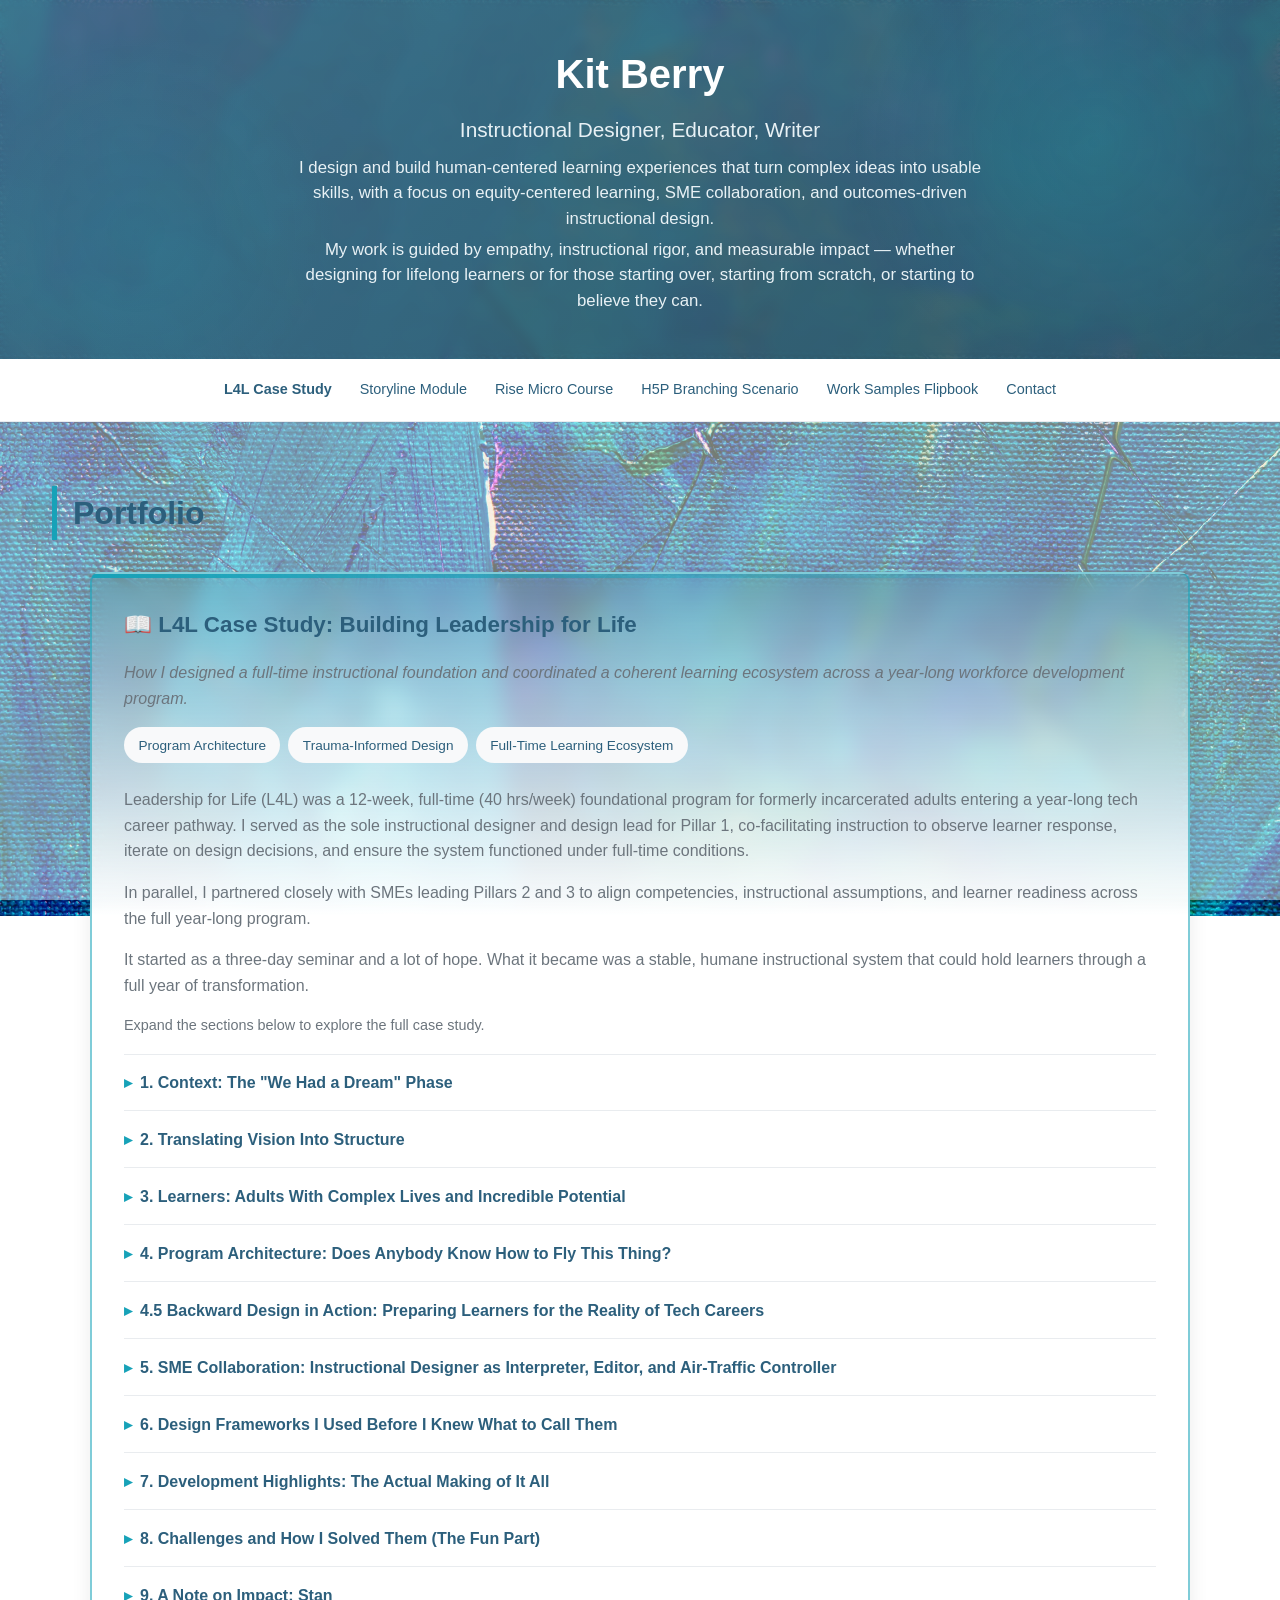
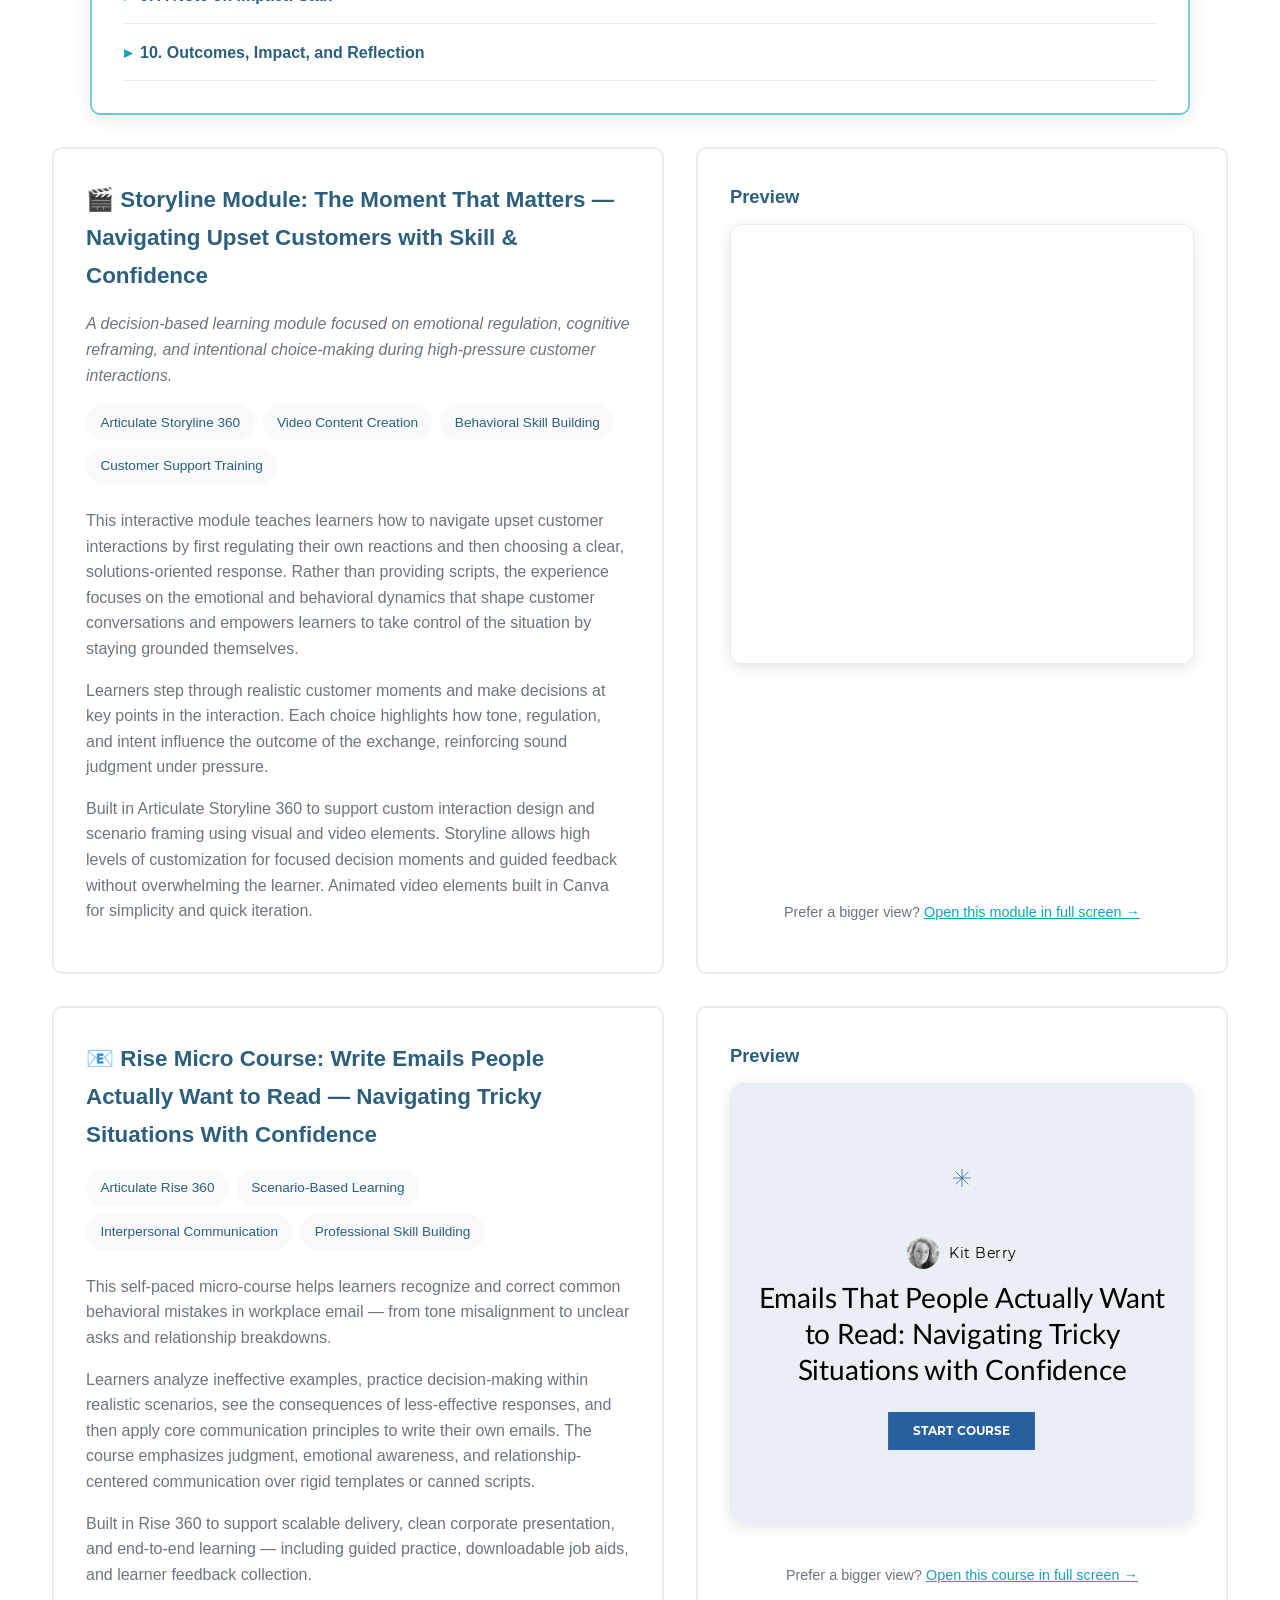
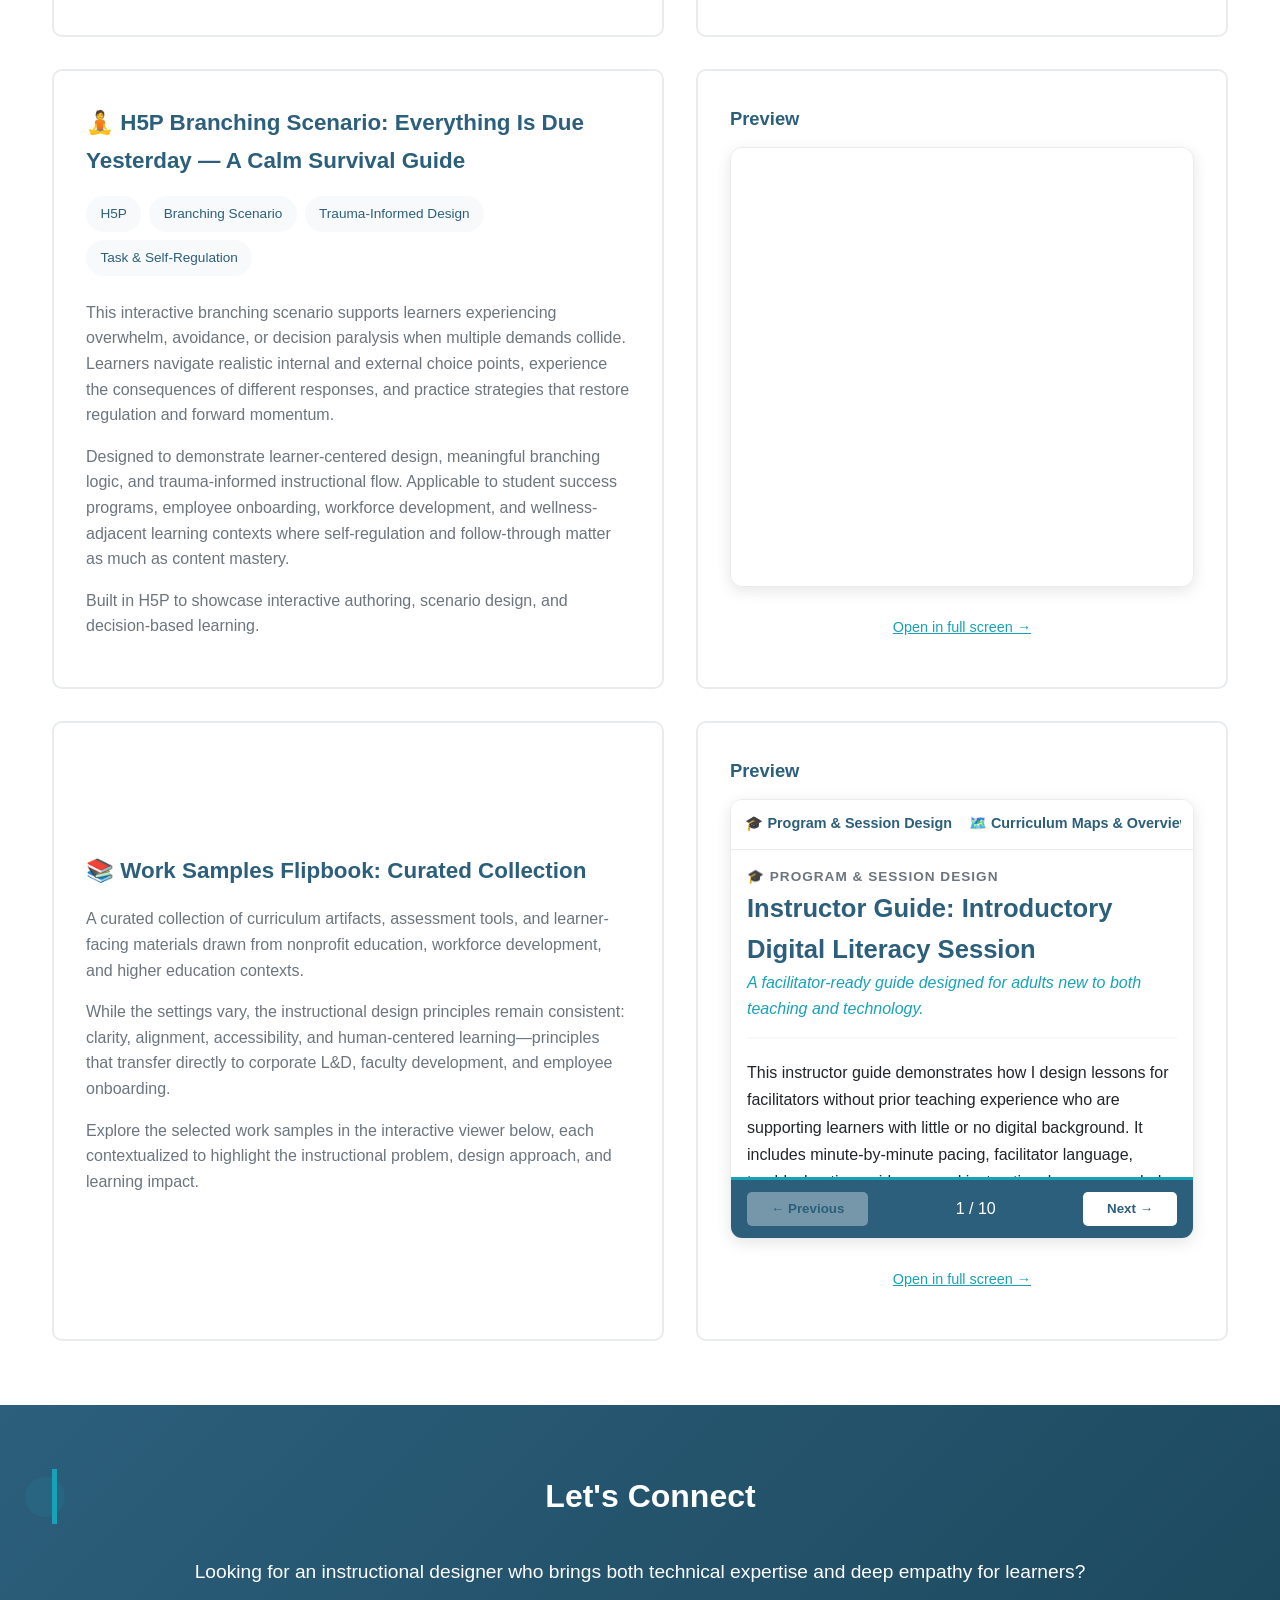
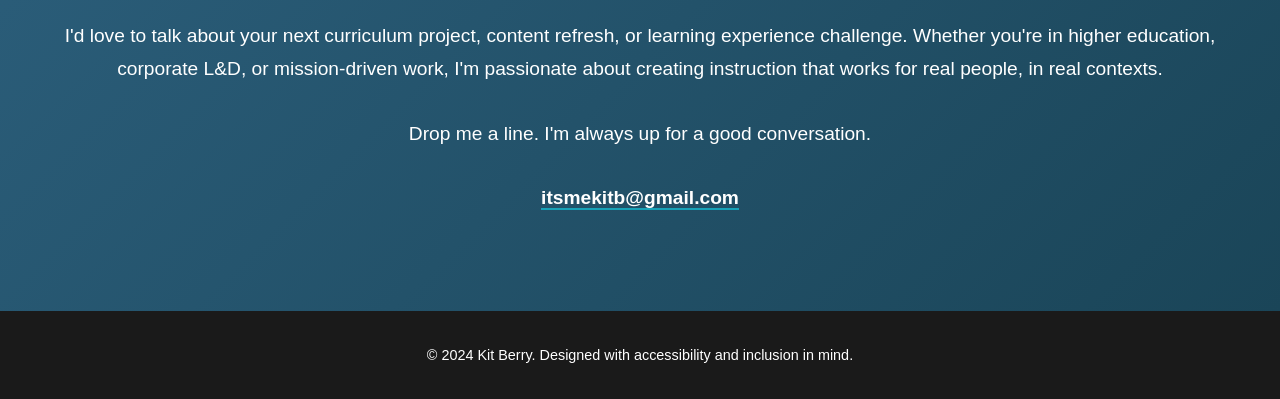
==== index.html @ d47f3012 "Update index.html l4l text colors" ====
<!DOCTYPE html>
<html lang="en">
<head>
  <meta charset="UTF-8">
  <meta name="viewport" content="width=device-width, initial-scale=1.0">
  <meta name="description" content="Kit Berry - Instructional Designer, Educator, Writer. Portfolio showcasing accessible, equity-centered learning design.">
  <title>Kit Berry | Instructional Designer</title>

  <style>
  /* =========================
     RESET + VARIABLES
     ========================= */
  * { margin: 0; padding: 0; box-sizing: border-box; }

  :root {
    --primary: #2C5F7C;
    --accent: #17A2B8;
    --dark: #1a1a1a;
    --light: #f8f9fa;
    --gray: #6c757d;

    /* Consistent heights */
    --row-min-h: 620px;         /* overall row height */
    --embed-h: 440px;           /* preview window height */
    --embed-h-mobile: 70vh;
  }

  body {
    font-family: 'Segoe UI', Tahoma, Geneva, Verdana, sans-serif;
    line-height: 1.7;
    color: var(--dark);

    background:
      linear-gradient(rgba(255, 255, 255, 0.45), rgba(255, 255, 255, 0.45)),
      url('https://itsmekitb.github.io/itsmekitb/pexels-steve-1509534.jpg');

    background-size: cover;
    background-position: center;
    background-repeat: no-repeat;
    background-attachment: fixed;

    position: relative;
  }

  body > * { position: relative; z-index: 1; }

  /* =========================
     HEADER / HERO
     ========================= */
  header {
    background: linear-gradient(
      135deg,
      rgba(44, 95, 124, 0.80) 0%,
      rgba(26, 69, 88, 0.80) 100%
    );
    color: white;
    padding: 2.5rem 2rem;
    text-align: center;
    position: relative;
    overflow: hidden;
    backdrop-filter: blur(6px);
    box-shadow: 0 4px 20px rgba(0, 0, 0, 0.15);
  }

  header::before {
    content: "";
    position: absolute;
    top: -30%;
    right: -5%;
    width: 500px;
    height: 500px;
    background: radial-gradient(circle, rgba(23, 162, 184, 0.25) 0%, transparent 70%);
    border-radius: 50%;
    animation: float 20s ease-in-out infinite;
  }

  header::after {
    content: "";
    position: absolute;
    bottom: -20%;
    left: -5%;
    width: 400px;
    height: 400px;
    background: radial-gradient(circle, rgba(23, 162, 184, 0.15) 0%, transparent 70%);
    border-radius: 50%;
    animation: float 25s ease-in-out infinite reverse;
  }

  @keyframes float {
    0%, 100% { transform: translate(0, 0); }
    50% { transform: translate(30px, -30px); }
  }

  header h1 {
    font-size: 2.5rem;
    margin-bottom: 0.3rem;
    font-weight: 700;
    position: relative;
    z-index: 1;
  }

  header .subtitle {
    font-size: 1.3rem;
    color: #e8f1f5;
    margin-bottom: 0.6rem;
    font-weight: 300;
    position: relative;
    z-index: 1;
  }

  header p {
    max-width: 700px;
    margin: 0.4rem auto;
    font-size: 1.05rem;
    line-height: 1.5;
    color: #e8f1f5;
    position: relative;
    z-index: 1;
  }

  /* =========================
     NAV (center on desktop, scroll on mobile)
     ========================= */
  .site-nav {
    background-color: #ffffff;
    border-bottom: 1px solid #e9ecef;
    position: sticky;
    top: 0;
    z-index: 1000;

    overflow-x: auto;
    overflow-y: hidden;
    -webkit-overflow-scrolling: touch;
  }

  .site-nav .nav-inner {
    max-width: 1100px;
    margin: 0 auto;
    padding: 0.75rem 2rem;
    display: flex;
    justify-content: flex-start;
    align-items: center;
  }

  .site-nav .nav-links {
    display: inline-flex;
    gap: 0.75rem;
    align-items: center;
    white-space: nowrap;
    width: max-content;
  }

  @media (min-width: 900px) {
    .site-nav .nav-inner { justify-content: center; }
  }

  .site-nav a {
    font-size: 0.9rem;
    color: var(--primary);
    text-decoration: none;
    font-weight: 500;
    padding: 0.35rem 0.5rem;
    border-bottom: 2px solid transparent;
    white-space: nowrap;
    flex-shrink: 0;
    display: inline-block;
  }

  .site-nav a:hover { border-bottom-color: var(--accent); }

  .site-nav::-webkit-scrollbar { height: 6px; }
  .site-nav::-webkit-scrollbar-track {
    background: rgba(23, 162, 184, 0.05);
    border-radius: 10px;
  }
  .site-nav::-webkit-scrollbar-thumb {
    background: linear-gradient(90deg, var(--accent) 0%, var(--primary) 100%);
    border-radius: 10px;
  }

  /* =========================
     LAYOUT / SECTIONS
     ========================= */
  .container {
    max-width: 1240px;
    margin: 0 auto;
    padding: 0 2rem;
  }

  section { padding: 4rem 0; }

  section h2 {
    font-size: 2rem;
    margin-bottom: 2rem;
    color: var(--primary);
    border-left: 5px solid var(--accent);
    padding-left: 1rem;
    position: relative;
  }

  section h2::before {
    content: "";
    position: absolute;
    left: -2rem;
    top: 50%;
    transform: translateY(-50%);
    width: 40px;
    height: 40px;
    background: var(--accent);
    opacity: 0.1;
    border-radius: 50%;
    z-index: -1;
  }

  #portfolio {
    background: transparent !important;
    backdrop-filter: none !important;
  }

  .portfolio-grid {
    display: grid;
    grid-template-columns: 1fr;
    gap: 2rem;
    margin-top: 2rem;
  }

  .portfolio-item {
    background: rgba(255, 255, 255, 0.95);
    border: 2px solid #e9ecef;
    border-radius: 10px;
    padding: 2rem;
    transition: all 0.3s ease;
    backdrop-filter: blur(10px);
  }

  .portfolio-item:hover {
    border-color: var(--accent);
    box-shadow: 0 8px 20px rgba(23, 162, 184, 0.15);
    transform: translateY(-3px);
  }

  .portfolio-item h3 {
    color: var(--primary);
    margin-bottom: 1rem;
    font-size: 1.4rem;
  }

  .portfolio-item p {
    color: var(--gray);
    margin-bottom: 1rem;
    line-height: 1.6;
  }

  .portfolio-description {
    font-style: italic;
    color: var(--gray);
    margin-bottom: 1rem;
  }

  .portfolio-item .tags {
    display: flex;
    flex-wrap: wrap;
    gap: 0.5rem;
    margin-bottom: 1.5rem;
  }

  .tag {
    background-color: var(--light);
    color: var(--primary);
    padding: 0.4rem 0.9rem;
    border-radius: 20px;
    font-size: 0.85rem;
    font-weight: 500;
    white-space: nowrap;
  }

  /* =========================
     L4L FEATURED (unchanged width)
     ========================= */
  .portfolio-item.featured {
    border-color: rgba(23, 162, 184, 0.55);
    background: linear-gradient(180deg, rgba(23, 162, 184, 0.15) 0%, rgba(255,255,255,1) 30%);
    box-shadow: 0 6px 20px rgba(0,0,0,0.08);
    position: relative;

    max-width: 1100px;
    margin: 0 auto;
  }

  .portfolio-item.featured::after {
    content: "";
    position: absolute;
    top: 0;
    left: 0;
    width: 100%;
    height: 4px;
    background: linear-gradient(90deg, var(--accent) 0%, transparent 100%);
    border-radius: 10px 10px 0 0;
  }

    /* =========================
   CASE STUDY: Accordion + Typography polish
   ========================= */

/* Summary label */
.case-study-accordion summary {
  cursor: pointer;
  font-weight: 650;
  color: var(--primary);        /* brand teal */
  list-style: none;
}

.case-study-accordion summary::-webkit-details-marker { display: none; }

.case-study-accordion summary::before {
  content: "▸";
  display: inline-block;
  margin-right: 0.5rem;
  color: var(--accent);
  transition: transform 0.2s ease;
}

.case-study-accordion details[open] summary::before {
  transform: rotate(90deg);
}

/* Accordion structure + spacing */
.case-study-accordion details {
  border-top: 1px solid #e9ecef;
  padding: 0.9rem 0;
}

.case-study-accordion details:last-child {
  border-bottom: 1px solid #e9ecef;
}

/* Body text inside dropdowns */
.case-study-accordion p,
.case-study-accordion li {
  color: var(--gray);           /* soft gray like the rest of your site */
  font-size: 0.98rem;
  line-height: 1.7;
}

.case-study-accordion p { margin: 0.5rem 0 0.85rem; }

.case-study-accordion ul,
.case-study-accordion ol {
  margin: 0.1rem 0 1.1rem 1.25rem;
  padding-left: 1.25rem;
}

.case-study-accordion li { margin-bottom: 0.25rem; }

/* Fix the “random black bold headings” problem */
.case-study-accordion strong {
  color: var(--gray);        /* brand teal for emphasized labels */
  font-weight: 700;
}

/* Make h4 inside case study match your brand */
.portfolio-item.featured .case-study-accordion h4 {
  color: var(--accent);
  font-size: 1.05rem;
  margin: 0.9rem 0 0.45rem;
  font-weight: 700;
}

/* Optional: italic bits don’t go pitch black */
.case-study-accordion em {
  color: #4f6b78;               /* slightly bluish-gray */
}

  /* Accordion small helpers */
  .accordion-intro {
    font-size: 0.9rem;
    color: var(--gray);
    margin-bottom: 1rem;
  }

  /* =========================
     ✅ PROJECT ROWS (2 cards)
     ========================= */

  /* THIS is what makes each pair behave as a single “row” */
  .project-row {
    display: grid;
    grid-template-columns: 1.15fr 1fr;  /* ✅ copy slightly wider without shrinking preview */
    gap: 2rem;
    align-items: stretch;
    width: 100%;
    min-height: var(--row-min-h);
  }

  /* Make both cards equal height + allow vertical centering */
  .project-row .portfolio-item {
    height: 100%;
    display: flex;
    flex-direction: column;
  }

  /* ✅ vertical centering: copy + preview */
  .project-row .project-copy,
  .project-row .project-embed {
    justify-content: center; /* centers content vertically when there's extra space */
  }

  /* BUT: we still want the embed to sit nicely, so the preview card uses a “top + embed + link” structure */
  .project-row .project-embed {
    justify-content: flex-start;
  }

  /* Keep Preview header from making the embed feel cramped */
  .project-row .project-embed h3 {
    font-size: 1.15rem;
    margin-bottom: 0.75rem;
    color: var(--primary);
  }

  /* Embed frame: consistent size */
  .embed-frame {
    width: 100%;
    height: var(--embed-h);
    border-radius: 12px;
    overflow: hidden;
    background: #fff;
    border: 1px solid #e9ecef;
    box-shadow: 0 4px 15px rgba(0,0,0,0.1);
  }

  .embed-frame iframe {
    width: 100%;
    height: 100%;
    border: 0;
    display: block;
  }

  /* Link pinned toward the bottom when possible */
  .embed-link {
    margin-top: auto;
    padding-top: 0.9rem;
    text-align: center;
    font-size: 0.9rem;
    color: var(--gray);
  }

  .embed-link a {
    color: var(--accent);
    text-decoration: underline;
  }

  /* =========================
     CONTACT + FOOTER
     ========================= */
  #contact {
    background: linear-gradient(135deg, var(--primary) 0%, #1a4558 100%);
    color: white;
    text-align: center;
  }

  #contact h2 { color: white; border-left: 5px solid var(--accent); }
  #contact p { font-size: 1.2rem; margin: 2rem 0; }

  #contact a {
    color: white;
    text-decoration: none;
    font-weight: 600;
    border-bottom: 2px solid var(--accent);
    transition: all 0.3s ease;
  }

  #contact a:hover { color: var(--accent); }

  footer {
    background-color: var(--dark);
    color: white;
    text-align: center;
    padding: 2rem;
    font-size: 0.9rem;
  }

  /* =========================
     ACCESSIBILITY
     ========================= */
  a:focus, button:focus {
    outline: 3px solid var(--accent);
    outline-offset: 2px;
  }

  .visually-hidden {
    position: absolute;
    width: 1px;
    height: 1px;
    padding: 0;
    margin: 0;
    overflow: hidden;
    clip: rect(0, 0, 0, 0);
    white-space: nowrap;
    border: 0;
  }

  /* =========================
     GLOBAL SCROLLBAR (Chrome/Edge/Safari)
     ========================= */
  *::-webkit-scrollbar { width: 10px; height: 10px; }
  *::-webkit-scrollbar-track {
    background: rgba(23, 162, 184, 0.08);
    border-radius: 999px;
  }
  *::-webkit-scrollbar-thumb {
    background: linear-gradient(180deg, var(--accent), var(--primary));
    border-radius: 999px;
    border: 2px solid rgba(255, 255, 255, 0.6);
  }
  *::-webkit-scrollbar-thumb:hover {
    background: linear-gradient(180deg, var(--primary), var(--accent));
  }

  /* =========================
     RESPONSIVE
     ========================= */
  @media (max-width: 900px) {
    .project-row {
      grid-template-columns: 1fr;
      min-height: unset;
    }

    .embed-frame {
      height: var(--embed-h-mobile);
      min-height: 520px;
    }
  }

  @media (max-width: 768px) {
    .container { padding: 0 1.25rem; }

    header { padding: 2.5rem 1rem; }
    header h1 { font-size: 2rem; }
    header .subtitle { font-size: 1.05rem; }
    header p { font-size: 1rem; line-height: 1.55; }

    section { padding: 2.5rem 0; }
    section h2 { font-size: 1.6rem; }

    .portfolio-item { padding: 1.5rem; }
    .portfolio-item h3 { font-size: 1.25rem; }

    .tag { font-size: 0.8rem; padding: 0.25rem 0.65rem; }

    .site-nav .nav-inner { padding: 0.6rem 1rem; }
  }
</style>
  
</head>

<body>

  <!-- Header / Hero -->
  <header>
    <h1>Kit Berry</h1>
    <p class="subtitle">Instructional Designer, Educator, Writer</p>
    <p>I design and build human-centered learning experiences that turn complex ideas into usable skills, with a focus on equity-centered learning, SME collaboration, and outcomes-driven instructional design.</p>
    <p>My work is guided by empathy, instructional rigor, and measurable impact — whether designing for lifelong learners or for those starting over, starting from scratch, or starting to believe they can.</p>
  </header>

  <!-- Top Navigation -->
  <nav class="site-nav">
    <div class="nav-inner">
      <div class="nav-links">
        <a href="#l4l-case-study"><strong>L4L Case Study</strong></a>
        <a href="#upset-customers-storyline">Storyline Module</a>
        <a href="#email-course">Rise Micro Course</a>
        <a href="#task-module">H5P Branching Scenario</a>
        <a href="#work-samples">Work Samples Flipbook</a>
        <a href="#contact">Contact</a>
      </div>
    </div>
  </nav>

  <!-- Portfolio Section -->
  <section id="portfolio">
    <div class="container">
      <h2>Portfolio</h2>

      <div class="portfolio-grid">

        <!-- L4L CASE STUDY (UNCHANGED) -->
        <div class="portfolio-item featured full-width" id="l4l-case-study">
          <h3>📖 L4L Case Study: Building Leadership for Life</h3>
          <p class="portfolio-description">
            How I designed a full-time instructional foundation and coordinated a coherent learning ecosystem across a year-long workforce development program.
          </p>

          <div class="tags">
            <span class="tag">Program Architecture</span>
            <span class="tag">Trauma-Informed Design</span>
            <span class="tag">Full-Time Learning Ecosystem</span>
          </div>

          <p>
            Leadership for Life (L4L) was a 12-week, full-time (40 hrs/week) foundational program for formerly incarcerated adults entering a year-long tech career pathway. I served as the sole instructional designer and design lead for Pillar 1, co-facilitating instruction to observe learner response, iterate on design decisions, and ensure the system functioned under full-time conditions.
          </p>
          <p>
            In parallel, I partnered closely with SMEs leading Pillars 2 and 3 to align competencies, instructional assumptions, and learner readiness across the full year-long program.
          </p>
          <p>
            It started as a three-day seminar and a lot of hope. What it became was a stable, humane instructional system that could hold learners through a full year of transformation.
          </p>

          <p class="accordion-intro">
            Expand the sections below to explore the full case study.
          </p>

          <div class="case-study-accordion">
            <!-- (your accordion content is unchanged; keeping exactly what you pasted) -->

            <!-- 1. Context -->
            <details>
              <summary>1. Context: The "We Had a Dream" Phase</summary>

              <p><strong>CROP hired me at a moment when they had:</strong></p>
              <ul>
                <li>a three-day leadership seminar</li>
                <li>extremely passionate goals</li>
                <li>a vision for a full-time, year-long "Pillar" program sketched mostly in spirit</li>
                <li>no actual curriculum beyond the initial seminar</li>
              </ul>

              <p><strong>They essentially said:</strong><br>
                "We want to teach leadership, digital literacy, financial wellness, mindset, professional skills, reading, writing, sales, and UX design — all of it — to formerly incarcerated adults trying to rebuild their lives."
              </p>

              <p><strong>I said:</strong><br>
                "Okay… so basically you want to teach dreams right now?"
              </p>

              <p>Laughter was exchanged. Then the real work began.</p>

              <p>
                At that point, the organization had vision without infrastructure. There was no instructional sequence, no pacing logic, no defined learner readiness assumptions, and no system capable of sustaining full-time learning without burnout or collapse.
              </p>

              <p>
                SMEs were later brought in to lead Pillars 2, 3, and 4. I served as the sole instructional designer and design lead for Pillar 1, while also overseeing cross-Pillar instructional coherence across the full year-long program.
              </p>

              <p>
                This meant translating aspiration into architecture — and building a foundation stable enough for everything that followed.
              </p>

              <p>
                Objectively, this was a senior-level scope. I was fresh enough not to know that at the time — which may be why it worked. I didn't know it was supposed to be impossible.
              </p>

              <p>
                And for what it's worth: I can never again hear "we're building the plane as we fly it" without thinking of the founders who trusted me to figure out how to build their plane — while learners were already onboard.
              </p>
            </details>

            <!-- 2. Translating Vision Into Structure -->
            <details>
              <summary>2. Translating Vision Into Structure</summary>

              <p>
                My first design task was taking a large, luminous cloud of aspiration and turning it into instruction that could actually function.
              </p>

              <p><strong>That meant translating vision into:</strong></p>
              <ul>
                <li>concrete, observable learning outcomes</li>
                <li>a coherent instructional sequence</li>
                <li>a full-time learning plan that real humans could complete without collapsing under cognitive overload</li>
              </ul>

              <p><strong>Practically, this required:</strong></p>
              <ul>
                <li>identifying the instructional through-line of the entire year-long program</li>
                <li>defining the specific role Pillar 1 needed to play within that system</li>
                <li>deciding what "success" realistically looked like at the 12-week mark</li>
                <li>carving an overwhelming volume of content into structured, climbable learning hills</li>
              </ul>

              <p><strong>Pillar 1 could not be everything.</strong><br>
                It needed to be the foundation — the place where learners built stability, skill, and confidence before being asked to absorb technical complexity or navigate professional pressure.
              </p>

              <p><strong>Every design decision at this stage was shaped by one core question:</strong><br>
                What do learners need to be able to do, believe, and sustain in order to survive what comes next?
              </p>
            </details>

            <!-- 3. Learners -->
            <details>
              <summary>3. Learners: Adults With Complex Lives and Incredible Potential</summary>

              <p><strong>My learners were adults reentering society after incarceration who often faced:</strong></p>
              <ul>
                <li>disrupted or incomplete formal education</li>
                <li>limited digital literacy</li>
                <li>unstable housing or employment</li>
                <li>trauma histories</li>
                <li>immediate practical and emotional pressures</li>
              </ul>

              <p>This context shaped every instructional decision.</p>

              <p><strong>The curriculum needed to be:</strong></p>
              <ul>
                <li>trauma-informed without being permissive</li>
                <li>confidence-building without being condescending</li>
                <li>flexible without sacrificing structure</li>
                <li>low-barrier with a high bar for growth</li>
                <li>immediately applicable to learners' real lives</li>
                <li>human-centered rather than content-centered</li>
              </ul>

              <p>
                This is why I designed the program around small wins, visible progress, and learner agency. Early success stabilized confidence. Clear structure reduced anxiety. Choice and relevance increased engagement. Together, these elements allowed learners to persist through full-time intensity without disengaging or burning out.
              </p>

              <p>
                The goal was not to make learning easier — it was to make growth possible.
              </p>
            </details>

            <!-- 4. Program Architecture -->
            <details>
              <summary>4. Program Architecture: Does Anybody Know How to Fly This Thing?</summary>

              <p><strong>L4L wasn’t a “once-a-week” program.</strong><br>
                It was a full-time, immersive learning environment: 9am–4pm, five days a week, for twelve weeks.
              </p>

              <p>
                That meant I wasn’t designing a collection of lessons — I was designing an entire daily learning ecosystem capable of holding real humans, with real histories, for forty hours a week without breaking them or burning them out.
              </p>

              <p><strong>The architecture had to be:</strong></p>
              <ul>
                <li>digestible and predictable</li>
                <li>scaffolded without being rigid</li>
                <li>emotionally safe without lowering expectations</li>
                <li>cognitively sustainable at full-time intensity</li>
                <li>realistic for instructors to facilitate</li>
                <li>survivable — and ultimately transformative — for learners</li>
              </ul>

              <p>
                The 12-week structure emerged from what learners needed and what the full-time format demanded. Rather than treating topics as discrete units, I designed L4L as a three-part instructional architecture, with each component reinforcing the others and supporting the daily rhythm of the program.
              </p>

              <h4>A. Digital Literacy (Foundational Competence)</h4>
              <p><em>“Let’s get your hands on the tools and build confidence.”</em></p>

              <p>
                At forty hours a week, technology exposure couldn’t be a one-off lesson. It had to be woven into the daily structure so familiarity — and confidence — accumulated naturally.
              </p>

              <p><strong>Daily design elements included:</strong></p>
              <ul>
                <li>guided device setup and digital safety practice</li>
                <li>multi-hour, hands-on productivity labs (Docs, Drive, Sheets, file structure)</li>
                <li>micro-tasks embedded throughout the day for low-stakes repetition</li>
              </ul>

              <p>
                Digital literacy came first because learners needed technical fluency to participate fully in every other Pillar — and because confidence with tools stabilized emotional bandwidth for learning overall.
              </p>

              <h4>B. Financial Wellness (Practical Stability)</h4>
              <p><em>“Let’s demystify money and build agency.”</em></p>

              <p>
                At full-time intensity, financial content could not be overwhelming or shame-inducing. It needed to be paced, revisited, and integrated into the daily flow rather than isolated as a single unit.
              </p>

              <p><strong>Daily design elements included:</strong></p>
              <ul>
                <li>iterative budgeting work (learn → apply → refine)</li>
                <li>values-based conversations embedded as warm-ups or cool-downs</li>
                <li>scenario activities modeled on real-life financial decision points</li>
              </ul>

              <p>
                Financial literacy grounded learners in real-world stability, providing clarity and agency in an otherwise high-cognitive-load environment.
              </p>

              <h4>C. Leadership Development (The Core of the Program)</h4>
              <p><em>“Let’s turn knowledge, mindset, and skills into self-direction.”</em></p>

              <p>
                Leadership Development formed the emotional and instructional center of the program — and carried the largest share of instructional time.
              </p>

              <p><strong>This domain included:</strong></p>
              <ul>
                <li>professional communication (email writing, tone calibration, revision)</li>
                <li>mindset and motivation (task management, resilience, habit formation)</li>
                <li>reading and writing practice (discussion, summaries, expressive writing)</li>
                <li>life-navigation strategies (decision-making, time management, values alignment)</li>
                <li>agency and radical accountability — learning to take responsibility without collapsing</li>
              </ul>

              <p>
                Because this work was emotionally demanding and practiced daily, pacing was critical. I designed each day to alternate between cognitive load, emotional depth, structured practice, and recovery.
              </p>

              <p><strong>Daily design elements included:</strong></p>
              <ul>
                <li>extended mindset workshops with built-in reflection periods</li>
                <li>professional communication practice embedded between heavier sessions</li>
                <li>reading and writing blocks designed to build stamina without overwhelm</li>
                <li>leadership circles that balanced vulnerability with psychological safety</li>
              </ul>

              <p>
                This domain received the most instructional time because it supported both job readiness and personal autonomy — and because learners needed a steady, containered environment to practice this level of growth.
              </p>

              <h4>System-Level Architecture (What Held the Whole Program Together)</h4>

              <p>
                Designing twelve weeks of full-time instruction required designing the entire infrastructure around the content.
              </p>

              <p><strong>That infrastructure included:</strong></p>
              <ul>
                <li>rubrics for consistent evaluation across instructors and days</li>
                <li>daily facilitator guides with pacing, scripts, trauma-informed notes, and troubleshooting</li>
                <li>performance and formative assessments embedded into weekly flow</li>
                <li>trauma-informed design baked into lesson sequencing, activity choice, and facilitation language</li>
                <li>learner support systems to stabilize navigation through full-time intensity</li>
                <li>integration of accessible tools (Google Classroom, digital skills platforms, etc.)</li>
                <li>badge-based microcredentials that made daily and weekly progress visible</li>
                <li>learner analytics to identify disengagement early</li>
                <li>scenario-based communication practice distributed across the week</li>
                <li>asynchronous modules to support differentiated pacing and makeup learning</li>
              </ul>

              <p>
                Cross-Pillar alignment was part of the architecture from the beginning. I learned the technical content taught in later Pillars and reverse-engineered the competencies learners would need by the time they arrived there.
              </p>

              <p><strong>That meant taking some learners from:</strong><br>
                “I have never used a smartphone”<br>
                to building websites in Figma and learning basic code — within a single full-time quarter.
              </p>

              <p><strong>This outcome wasn’t accidental.</strong><br>
                It was the result of a coherent, intentionally designed system built to develop capacity, confidence, and stability at scale.
              </p>

              <h4>Putting It All Together</h4>

              <p><strong>Everything was sequenced so that:</strong></p>
              <ul>
                <li>each component built on the last</li>
                <li>each skill connected to a higher-level outcome</li>
                <li>each day followed a clear cognitive and emotional logic</li>
                <li>instructors had the structure they needed to facilitate sustainably</li>
                <li>learners had the support they needed to grow without breaking</li>
              </ul>

              <p><strong>The result wasn’t just a twelve-week program.</strong><br>
                It was a daily instructional ecosystem, designed to hold people through real transformation on a real schedule with real stakes.
              </p>
            </details>

            <!-- 4.5 Backward Design -->
            <details>
              <summary>4.5 Backward Design in Action: Preparing Learners for the Reality of Tech Careers</summary>

              <p><strong>The ultimate goal of the program was clear:</strong><br>
                By the end of Pillar 3, learners needed to secure and sustain employment in the tech industry.
              </p>

              <p>
                Not just get a job — but function within it, navigate its demands, withstand pressure, and remain employed long-term after a lifetime shaped by incarceration, instability, or interrupted education.
              </p>

              <p>That end goal shaped every instructional decision upstream.</p>

              <h4>Pillar 3: Job Search + Career Stability</h4>
              <p><strong>What Learners Needed</strong></p>

              <p>
                To survive the intensity of the tech job search — and later, the realities of a tech work environment — learners needed far more than technical skill.
              </p>

              <p><strong>They needed:</strong></p>
              <ul>
                <li>emotional stability under stress</li>
                <li>clear, professional communication</li>
                <li>consistent follow-through</li>
                <li>confidence in the face of rejection</li>
                <li>the ability to self-regulate under pressure</li>
                <li>resilience after years of institutionalization and trauma</li>
              </ul>

              <p><strong>These were not “soft skills” or nice-to-haves.</strong><br>
                They were survival skills.
              </p>

              <h4>Pillar 2: UX Design + Technical Fluency</h4>
              <p><strong>What Learners Needed Before Technical Training Could Succeed</strong></p>

              <p><strong>Before learners could meaningfully engage with UX tools or technical instruction, they needed:</strong></p>
              <ul>
                <li>foundational digital literacy</li>
                <li>file management fluency</li>
                <li>comfort navigating multiple platforms</li>
                <li>stamina for full-time technical learning</li>
                <li>the ability to troubleshoot independently</li>
                <li>confidence to experiment, fail, and try again</li>
              </ul>

              <p>
                Without these foundations, the entire UX sequence would have collapsed under cognitive overload. The tech SMEs were highly skilled and their content was rigorous — but it assumed a baseline level of digital fluency many learners simply did not yet have.
              </p>

              <h4>What Pillar 1 Had to Do</h4>

              <p><strong>To make Pillars 2 and 3 viable, Pillar 1 needed to produce learners who were:</strong></p>
              <ul>
                <li>digitally competent enough to enter a UX bootcamp-style environment</li>
                <li>emotionally regulated enough to withstand intensive technical learning</li>
                <li>resilient enough to face the job search without collapsing</li>
                <li>stable enough to transition into full-time employment</li>
                <li>confident enough to see themselves as someone who belongs in tech</li>
              </ul>

              <p><strong>This meant Pillar 1 was not “introductory.”</strong><br>
                It was foundational, structural, and non-negotiable for the success of the entire year-long program.
              </p>

              <p>
                Every digital literacy lab, mindset exercise, leadership session, communication task, and reflective practice in Pillar 1 was designed with these downstream requirements in mind.
              </p>

              <p><strong>Pillar 1 wasn’t just first.</strong><br>
                It was the launchpad — emotionally, cognitively, and technically.
              </p>

              <h4>The Result</h4>

              <p><strong>By reverse-engineering the competencies of Pillars 2 and 3 into Pillar 1, we were able to take learners who entered the program with:</strong></p>
              <ul>
                <li>no digital skills</li>
                <li>no experience with professional writing</li>
                <li>no emotional scaffolding for sustained learning</li>
                <li>no familiarity with tech tools</li>
                <li>little internal or external stability</li>
              </ul>

              <p><strong>…and prepare them for:</strong></p>
              <ul>
                <li>full-time UX training</li>
                <li>intensive job search preparation</li>
                <li>life-changing work in the tech industry</li>
              </ul>

              <p>
                This is Backward Design not as a classroom strategy, but as an architectural backbone for human transformation.
              </p>
            </details>

            <!-- 5. SME Collaboration -->
            <details>
              <summary>5. SME Collaboration: Instructional Designer as Interpreter, Editor, and Air-Traffic Controller</summary>

              <p>
                CROP’s instructors and leaders brought deep content expertise — but not instructional architecture, and not experience designing for a full-time learning environment that required daily pacing, emotional containment, and cross-Pillar alignment.
              </p>

              <p>
                My role quickly expanded beyond traditional “ID support.” It became a systems-level partnership focused on translating expertise into instruction that could actually function in real classrooms, at full-time intensity.
              </p>

              <p><strong>That work included:</strong></p>
              <ul>
                <li>extracting ideas from SMEs and shaping them into teachable sequences</li>
                <li>translating expert language into accessible, learner-ready steps</li>
                <li>cutting or reshaping content that didn’t align to defined outcomes</li>
                <li>facilitating Backward Design sessions to clarify competencies across all Pillars</li>
                <li>reverse-engineering Pillar 1 to prepare learners for the technical intensity of Pillar 2</li>
                <li>creating shared templates for lessons, assessments, and instructor scripts</li>
                <li>managing scope creep while maintaining trust and momentum</li>
                <li>ensuring coherence across instructors with vastly different teaching styles</li>
                <li>coaching instructors on how to facilitate emotionally heavy content without overwhelming learners</li>
              </ul>

              <h4>Pillar 2: Technical Instruction (UX, Coding, Digital Design)</h4>

              <p>
                The Pillar 2 SMEs were highly skilled — experts in UX, coding, and digital design. What they needed was not remediation, but instructional structure.
              </p>

              <p><strong>I partnered with them to:</strong></p>
              <ul>
                <li>map expert knowledge into teachable, sequenced learning progressions</li>
                <li>align their content with the foundational competencies developed in Pillar 1</li>
                <li>define daily pacing appropriate for a full-time learning environment</li>
                <li>maintain technical rigor without overwhelming learners still stabilizing</li>
              </ul>

              <p>
                This collaboration ensured that technical instruction remained challenging, coherent, and accessible — rather than unintentionally exclusionary.
              </p>

              <h4>Pillar 3: Professional Development</h4>

              <p>
                Pillar 3 required a different kind of support. The instructor brought strong intentions and lived experience, but lacked a structured instructional framework.
              </p>

              <p><strong>Together, we rebuilt the Pillar from the ground up, including:</strong></p>
              <ul>
                <li>defining clear learning outcomes</li>
                <li>sequencing content for skill development and confidence-building</li>
                <li>designing assessments aligned to real-world application</li>
                <li>creating learner-centered activities</li>
                <li>building instructor confidence and facilitation clarity</li>
              </ul>

              <p>
                This work transformed Pillar 3 from a collection of ideas into a functional, teachable curriculum.
              </p>

              <h4>Coaching SMEs to Coach Learners</h4>

              <p>
                Because leadership development content was emotionally demanding and practiced daily, I also supported SMEs in the facilitation layer of their work. This included coaching them on:
              </p>

              <ul>
                <li>facilitating vulnerability without retraumatizing learners</li>
                <li>pacing emotionally heavy material within a full-time schedule</li>
                <li>maintaining psychological safety while still holding learners accountable</li>
                <li>responding skillfully when learners began practicing agency in complex, imperfect ways</li>
              </ul>

              <p>
                This work required trust, emotional intelligence, and constant calibration. It was instructional design as diplomacy. It was also project management.
              </p>

              <p>
                And while I am not an air-traffic controller — I often served as the stabilizing force that allowed the system to keep functioning. And in the end, we all landed that plane together.
              </p>
            </details>

            <!-- 6. Frameworks -->
            <details>
              <summary>6. Design Frameworks I Used Before I Knew What to Call Them</summary>

              <p><strong>The instructional decisions behind L4L were grounded in established learning design principles, including:</strong></p>
              <ul>
                <li>ADDIE for overall structure and iteration</li>
                <li>Backward Design for outcomes mapping and alignment</li>
                <li>Universal Design for Learning (UDL) for accessibility and learner choice</li>
                <li>Trauma-informed pedagogy for emotional safety and engagement</li>
                <li>Mayer’s Principles to manage cognitive load in dense learning environments</li>
                <li>Adult Learning Theory to ensure relevance, autonomy, and immediate application</li>
              </ul>

              <p>
                At the time, I wasn’t thinking in terms of frameworks or formal labels. I was solving real instructional problems for real people, in real conditions.
              </p>

              <p>
                If needed, I could easily translate this work into academic language and citations. But the truth is simpler: I built a system that worked — and continued to work — for learners navigating complexity, pressure, and change.
              </p>

              <p>
                That outcome matters more than whether I knew the names at the time.
              </p>
            </details>

            <!-- 7. Development Highlights -->
            <details>
              <summary>7. Development Highlights: The Actual Making of It All</summary>

              <p><strong>This work included designing and developing:</strong></p>
              <ul>
                <li>a full 12-week, full-time instructional sequence (40 hours per week)</li>
                <li>daily facilitator guides with pacing, timing, trauma-informed notes, and troubleshooting</li>
                <li>slide decks for lessons, labs, workshops, and leadership circles</li>
                <li>learner handouts, practice tasks, and structured activity flows</li>
                <li>troubleshooting plans for both technical failures and emotional dysregulation</li>
                <li>performance and formative assessments aligned to cross-Pillar outcomes</li>
                <li>learner reflection tools designed to build emotional awareness and agency</li>
                <li>cross-lesson scaffolding to maintain coherence across content domains</li>
                <li>intentional integration points with Pillar 2 (UX design) and Pillar 3 (career readiness)</li>
                <li>alignment documents, rubrics, and program-wide instructional templates</li>
                <li>asynchronous modules for reinforcement and differentiated pacing</li>
                <li>learner analytics tools to track progress and support instructors in real time</li>
                <li>badge-based microcredentials that made daily and weekly growth visible</li>
              </ul>

              <p>
                All of this had to function inside a full-time learning environment where emotional safety, cognitive load, and learner stamina mattered just as much as content coverage.
              </p>

              <p>
                This is the point in the story where many instructional designers might say, “And that was a lot.”
              </p>

              <p><strong>But honestly? I loved it.</strong></p>

              <p>
                There is nothing quite like designing forty hours of learning a week to teach you what truly matters in instructional design.
              </p>
            </details>

            <!-- 8. Challenges -->
            <details>
              <summary>8. Challenges and How I Solved Them (The Fun Part)</summary>

              <p><strong>Challenge:</strong> “We want to teach everything.”<br>
                <strong>Solution:</strong> I established outcome-aligned boundaries so “everything” became the right things, at the right time, for the right reasons.
              </p>

              <p><strong>Challenge:</strong> Learners arrived with wildly different starting points — from “never used a smartphone” to “already tech-curious.”<br>
                <strong>Solution:</strong> I designed modular activities, layered scaffolds, differentiation pathways, and daily instructor notes so all learners could progress without comparison or shame.
              </p>

              <p><strong>Challenge:</strong> The program ran full-time (40 hours/week). Learners needed growth without burnout.<br>
                <strong>Solution:</strong> I structured each day around cognitive pacing and emotional logic: challenge → support → practice → recovery → repeat.
              </p>

              <p><strong>Challenge:</strong> Leadership content was emotionally heavy and practiced daily.<br>
                <strong>Solution:</strong> I coached instructors on facilitation strategies that allowed vulnerability without overwhelm — regulating group energy while still building accountability and agency.
              </p>

              <p><strong>Challenge:</strong> Pillar 2 SMEs were brilliant but needed coherence with the rest of the program.<br>
                <strong>Solution:</strong> I used Backward Design to align Pillar 1 with their UX competencies and built clear structural bridges into their curriculum.
              </p>

              <p><strong>Challenge:</strong> Pillar 3 required a complete instructional rebuild.<br>
                <strong>Solution:</strong> I partnered with the instructor to redesign the Pillar from the ground up — outcomes, sequencing, activities, and assessments — so it could actually prepare learners for the job search.
              </p>

              <p><strong>Challenge:</strong> Instructor confidence varied widely.<br>
                <strong>Solution:</strong> I created scripts, flexible pacing guides, troubleshooting notes, and built-in reflection tools so every instructor could facilitate skillfully, regardless of background.
              </p>

              <p><strong>Challenge:</strong> No pre-existing materials.<br>
                <strong>Solution:</strong> I made the materials. All of them.
              </p>

              <p><strong>Challenge:</strong> The program needed to function as a coherent, emotionally safe, multi-Pillar ecosystem.<br>
                <strong>Solution:</strong> I designed Pillar 1 as the backbone — building the emotional, technical, and cognitive stability required for learners to survive and thrive in Pillars 2 and 3.
              </p>
            </details>

            <!-- 9. Stan -->
            <details>
              <summary>9. A Note on Impact: Stan</summary>

              <p>
                Some outcomes can’t be captured in metrics. They live in the people who move through the system.
              </p>

              <p><strong>Stan was one of them.</strong></p>

              <p>
                When he entered Pillar 1, his digital literacy was effectively nonexistent. He was a kind, gentle man — the sort of person who should have been retired on a beach in Hawaii — but instead had spent most of his life behind bars. Starting from scratch would have been overwhelming for many people.
              </p>

              <p><strong>Stan didn’t flinch.</strong></p>

              <p>
                He showed up every day ready to learn, ready to try, ready to struggle, and ready to try again. He engaged fully with the structure of the program — not because it was easy, but because he refused to be anything other than fully alive in the opportunity he’d been given.
              </p>

              <p>
                By mid–Pillar 3, he pulled me aside with quiet pride and showed me an app he had built on his phone. The joy on his face — that moment of <em>I did this</em> — is the reason this kind of instructional design matters.
              </p>

              <p>
                Before the end of the program, Stan landed a job. He moved into an apartment with another learner from his cohort. He began building a life that reflected who he had always been, long before the system allowed him to show it.
              </p>

              <p>
                Stan passed away recently, on the ferry between San Francisco and the East Bay — his favorite place in the world. A few months before he died, he texted me to say he had started setting reminders on his phone to reach out to the people he cared about.
              </p>

              <p><strong>I was one of those people.</strong></p>

              <p>
                He thanked me for being a mentor. But the truth is, the honor was mine.
              </p>

              <p>
                Stan’s story is not an outlier. It is an example of what becomes possible when learners are met with systems designed for their realities — their histories, their strengths, and their futures.
              </p>

              <p>
                He is one of the clearest reasons I do this work.
              </p>
            </details>

            <!-- 10. Outcomes -->
            <details>
              <summary>10. Outcomes, Impact, and Reflection</summary>

              <h4>Measurable Outcomes</h4>

              <p>
                While much of this work centered on confidence, agency, and identity, the outcomes were also concrete and measurable.
              </p>

              <ul>
                <li>12 learners enrolled in the first cohort</li>
                <li>100% completed the full year-long program</li>
                <li>100% secured paid employment, either during Pillar 4 or within three months of completion</li>
              </ul>

              <p><strong>Post-program outcomes included:</strong></p>
              <ul>
                <li>Tech roles in Silicon Valley</li>
                <li>Tech-adjacent roles (including tech sales)</li>
                <li>Stable nonprofit positions leveraging newly acquired technical skills</li>
                <li>Continued education through college or trade programs</li>
              </ul>

              <p>
                By the end of the program, learners who entered with little or no digital experience were building and designing websites in Figma, navigating complex digital systems independently, and sustaining full-time learning intensity across a year-long program.
              </p>

              <p>
                Equally important were the behavioral outcomes. Learners demonstrated marked growth in feedback tolerance, follow-through, emotional regulation, and resilience — capacities essential for long-term success in both technical training and the workplace.
              </p>

              <p>
                Instructors also reported increased confidence facilitating challenging content and credited the program’s structure with making rigorous, emotionally demanding instruction sustainable over time.
              </p>

              <h4>Reflection: What This Project Taught Me</h4>

              <p><strong>This project taught me:</strong></p>
              <ul>
                <li>that I can build full instructional ecosystems from scratch — not just courses</li>
                <li>how to lead SMEs with clarity, kindness, and backbone</li>
                <li>how to design for adults whose skills, histories, and emotional worlds vary dramatically</li>
                <li>how to build emotional scaffolding into cognitively demanding work</li>
                <li>how to balance structure with flexibility at a daily, hourly, moment-to-moment level</li>
                <li>how to translate a vision into a system — and a system into real human transformation</li>
              </ul>

              <p>
                I didn’t walk away from this project thinking about what I would do differently next time. I walked away knowing what I am capable of doing now.
              </p>

              <p>
                As the program evolved, I expanded its infrastructure — adding analytics, badge systems, scenario-based practice, instructor tools, alignment documents, and asynchronous modules — not as enhancements, but as necessities for a system operating at full-time intensity.
              </p>

              <p>
                This project didn’t just teach me what instructional design is. It clarified the kind of instructional designer I am.
              </p>

              <p>
                And I’m ready to bring that same approach — strategic, human-centered, and unafraid of complexity — to the next challenge.
              </p>
            </details>
          </div>
        </div>

        <!-- =========================
             STORYLINE (split into 2 cards)
             ========================= -->
        <div class="project-row" id="upset-customers-storyline">
          <div class="portfolio-item project-copy">
            <h3>🎬 Storyline Module: The Moment That Matters — Navigating Upset Customers with Skill & Confidence</h3>

            <p class="portfolio-description">
              A decision-based learning module focused on emotional regulation, cognitive reframing, and intentional choice-making during high-pressure customer interactions.
            </p>

            <div class="tags">
              <span class="tag">Articulate Storyline 360</span>
              <span class="tag">Video Content Creation</span>
              <span class="tag">Behavioral Skill Building</span>
              <span class="tag">Customer Support Training</span>
            </div>

            <p>
              This interactive module teaches learners how to navigate upset customer interactions by first regulating their own reactions and then choosing a clear, solutions-oriented response. Rather than providing scripts, the experience focuses on the emotional and behavioral dynamics that shape customer conversations and empowers learners to take control of the situation by staying grounded themselves.
            </p>
            <p>
              Learners step through realistic customer moments and make decisions at key points in the interaction. Each choice highlights how tone, regulation, and intent influence the outcome of the exchange, reinforcing sound judgment under pressure.
            </p>
            <p>
              Built in Articulate Storyline 360 to support custom interaction design and scenario framing using visual and video elements. Storyline allows high levels of customization for focused decision moments and guided feedback without overwhelming the learner. Animated video elements built in Canva for simplicity and quick iteration.
            </p>
          </div>

          <div class="portfolio-item project-embed">
            <h3>Preview</h3>
            <div class="embed-frame">
              <iframe
                src="https://itsmekitb.github.io/itsmekitb/UpsetCustomersStoryline/story.html"
                title="The Moment That Matters: Navigating Upset Customers"
                allowfullscreen>
              </iframe>
            </div>

            <p class="embed-link">
              Prefer a bigger view?
              <a href="https://itsmekitb.github.io/itsmekitb/UpsetCustomersStoryline/story.html" target="_blank" rel="noopener">
                Open this module in full screen →
              </a>
            </p>
          </div>
        </div>

        <!-- =========================
             RISE (split into 2 cards)
             ========================= -->
        <div class="project-row" id="email-course">
          <div class="portfolio-item project-copy">
            <h3>📧 Rise Micro Course: Write Emails People Actually Want to Read — Navigating Tricky Situations With Confidence</h3>

            <div class="tags">
              <span class="tag">Articulate Rise 360</span>
              <span class="tag">Scenario-Based Learning</span>
              <span class="tag">Interpersonal Communication</span>
              <span class="tag">Professional Skill Building</span>
            </div>

            <p>
              This self-paced micro-course helps learners recognize and correct common behavioral mistakes in workplace email — from tone misalignment to unclear asks and relationship breakdowns.
            </p>
            <p>
              Learners analyze ineffective examples, practice decision-making within realistic scenarios, see the consequences of less-effective responses, and then apply core communication principles to write their own emails. The course emphasizes judgment, emotional awareness, and relationship-centered communication over rigid templates or canned scripts.
            </p>
            <p>
              Built in Rise 360 to support scalable delivery, clean corporate presentation, and end-to-end learning — including guided practice, downloadable job aids, and learner feedback collection.
            </p>
          </div>

          <div class="portfolio-item project-embed">
            <h3>Preview</h3>
            <div class="embed-frame">
              <iframe
                src="rise-email-course/content/"
                title="Write Emails People Actually Want to Read – Interactive Course"
                allowfullscreen>
              </iframe>
            </div>

            <p class="embed-link">
              Prefer a bigger view?
              <a href="rise-email-course/content/" target="_blank" rel="noopener">
                Open this course in full screen →
              </a>
            </p>
          </div>
        </div>

        <!-- =========================
             H5P (split into 2 cards)
             ========================= -->
        <div class="project-row" id="task-module">
          <div class="portfolio-item project-copy">
            <h3>🧘 H5P Branching Scenario: Everything Is Due Yesterday — A Calm Survival Guide</h3>

            <div class="tags">
              <span class="tag">H5P</span>
              <span class="tag">Branching Scenario</span>
              <span class="tag">Trauma-Informed Design</span>
              <span class="tag">Task & Self-Regulation</span>
            </div>

            <p>
              This interactive branching scenario supports learners experiencing overwhelm, avoidance, or decision paralysis when multiple demands collide. Learners navigate realistic internal and external choice points, experience the consequences of different responses, and practice strategies that restore regulation and forward momentum.
            </p>
            <p>
              Designed to demonstrate learner-centered design, meaningful branching logic, and trauma-informed instructional flow. Applicable to student success programs, employee onboarding, workforce development, and wellness-adjacent learning contexts where self-regulation and follow-through matter as much as content mastery.
            </p>
            <p>
              Built in H5P to showcase interactive authoring, scenario design, and decision-based learning.
            </p>
          </div>

          <div class="portfolio-item project-embed">
            <h3>Preview</h3>
            <div class="embed-frame">
              <iframe
                src="https://itsmekitb.github.io/itsmekitb/BranchingScenario.html"
                title="Everything Is Due Yesterday Interactive Module"
                allow="fullscreen">
              </iframe>
            </div>

            <p class="embed-link">
              <a href="https://itsmekitb.github.io/itsmekitb/BranchingScenario.html" target="_blank" rel="noopener">
                Open in full screen →
              </a>
            </p>
          </div>
        </div>

        <!-- =========================
             FLIPBOOK (split into 2 cards)
             ========================= -->
        <div class="project-row" id="work-samples">
          <div class="portfolio-item project-copy">
            <h3>📚 Work Samples Flipbook: Curated Collection</h3>

            <p>
              A curated collection of curriculum artifacts, assessment tools, and learner-facing materials drawn from nonprofit education, workforce development, and higher education contexts.
            </p>
            <p>
              While the settings vary, the instructional design principles remain consistent: clarity, alignment, accessibility, and human-centered learning—principles that transfer directly to corporate L&D, faculty development, and employee onboarding.
            </p>
            <p>
              Explore the selected work samples in the interactive viewer below, each contextualized to highlight the instructional problem, design approach, and learning impact.
            </p>
          </div>

          <div class="portfolio-item project-embed">
            <h3>Preview</h3>
            <div class="embed-frame">
              <iframe
                src="portfolio-flipbook-embedded.html"
                title="Portfolio Work Samples"
                loading="lazy">
              </iframe>
            </div>

            <p class="embed-link">
              <a href="portfolio-flipbook-embedded.html" target="_blank" rel="noopener">
                Open in full screen →
              </a>
            </p>
          </div>
        </div>

      </div>
    </div>
  </section>

  <!-- Contact Section -->
  <section id="contact">
    <div class="container">
      <h2>Let's Connect</h2>
      <p>Looking for an instructional designer who brings both technical expertise and deep empathy for learners?</p>
      <p>I'd love to talk about your next curriculum project, content refresh, or learning experience challenge. Whether you're in higher education, corporate L&D, or mission-driven work, I'm passionate about creating instruction that works for real people, in real contexts.</p>
      <p>Drop me a line. I'm always up for a good conversation.</p>
      <p>
        <a href="mailto:itsmekitb@gmail.com">itsmekitb@gmail.com</a>
      </p>
    </div>
  </section>

  <!-- Footer -->
  <footer>
    <p>&copy; 2024 Kit Berry. Designed with accessibility and inclusion in mind.</p>
  </footer>

</body>
</html>
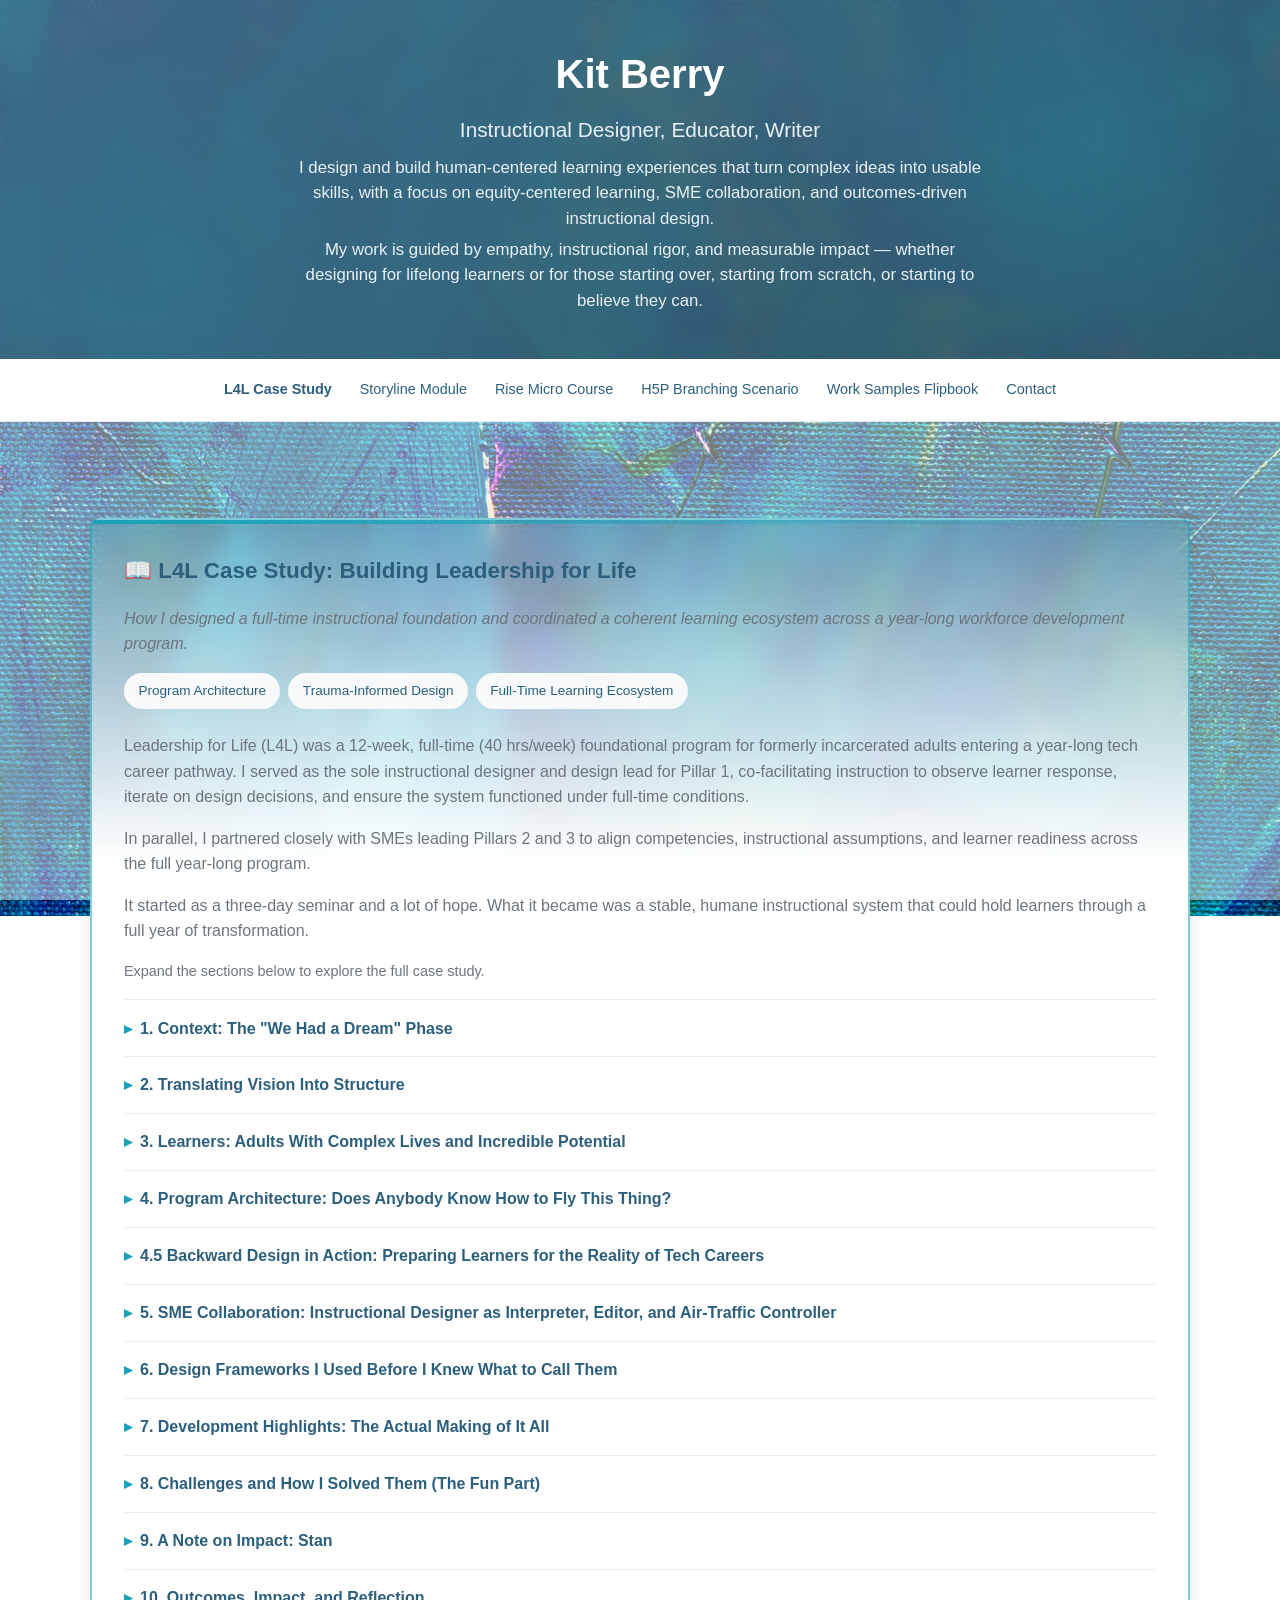
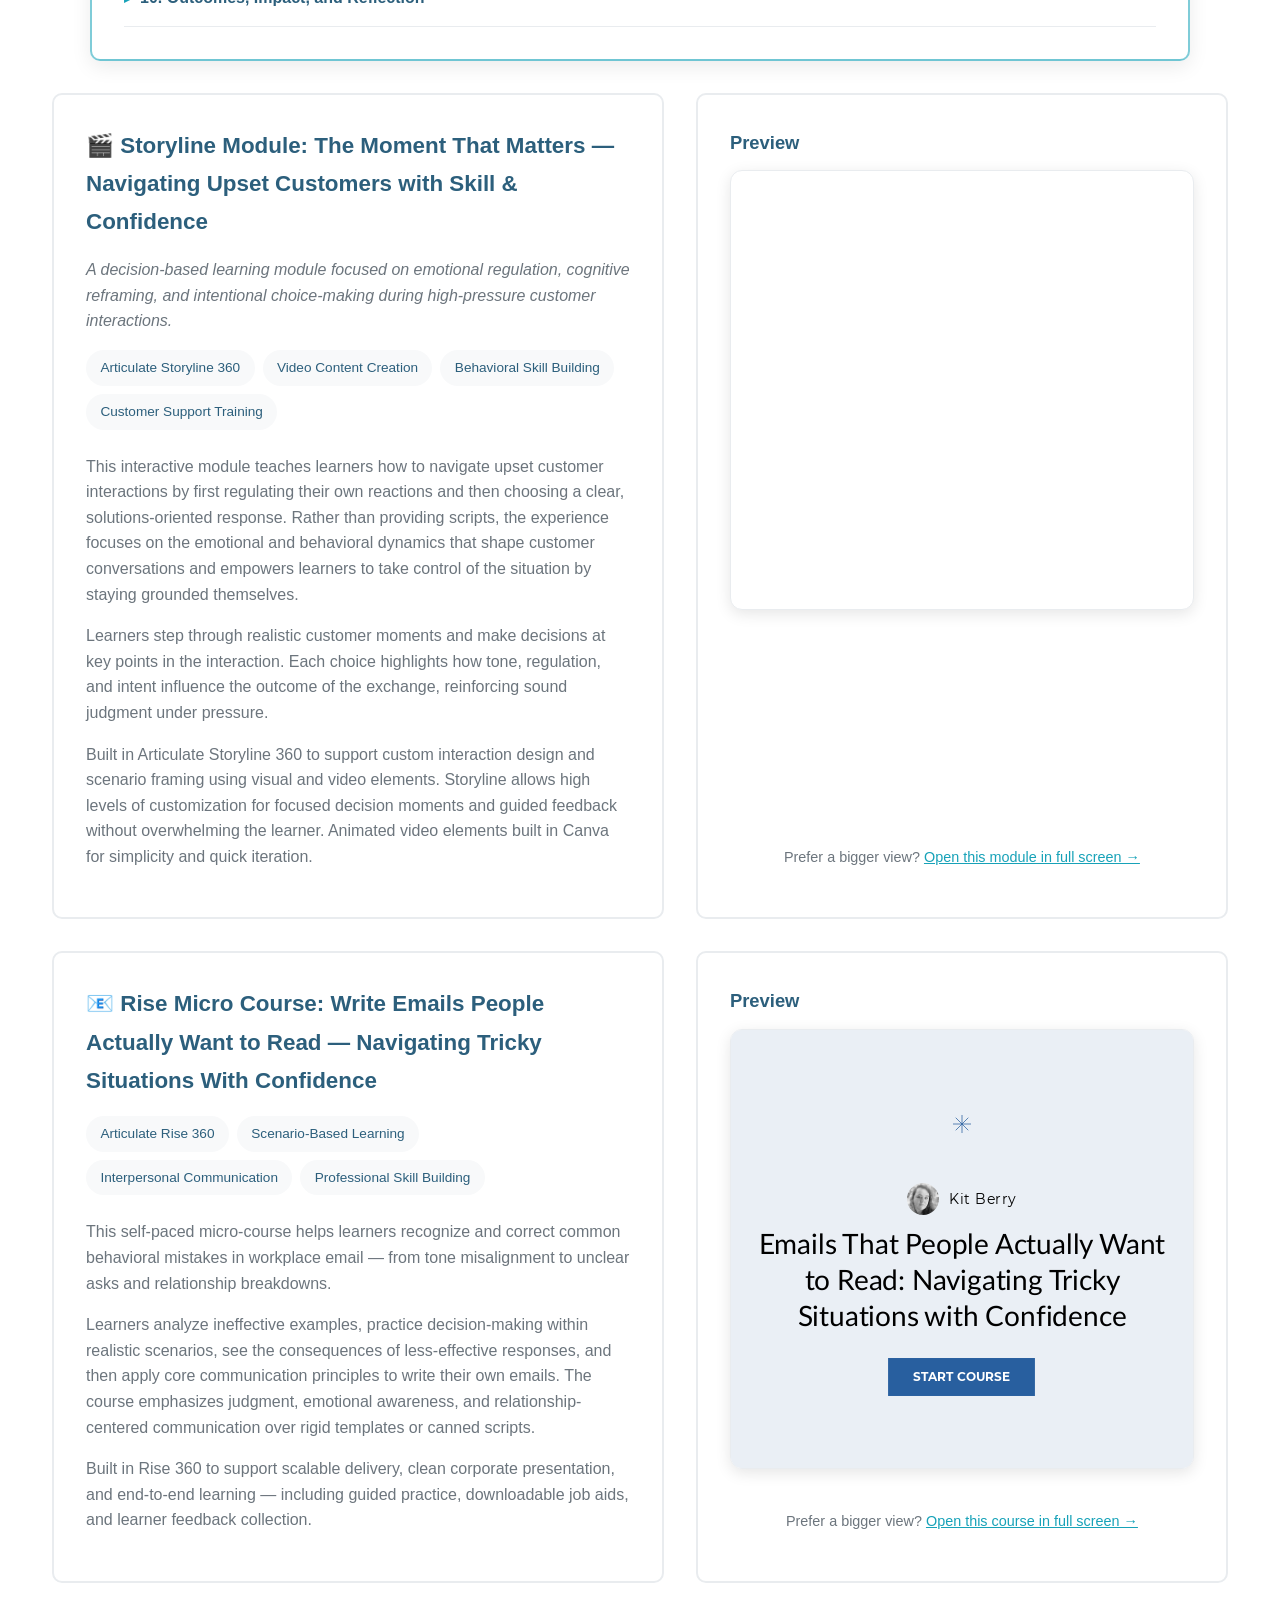
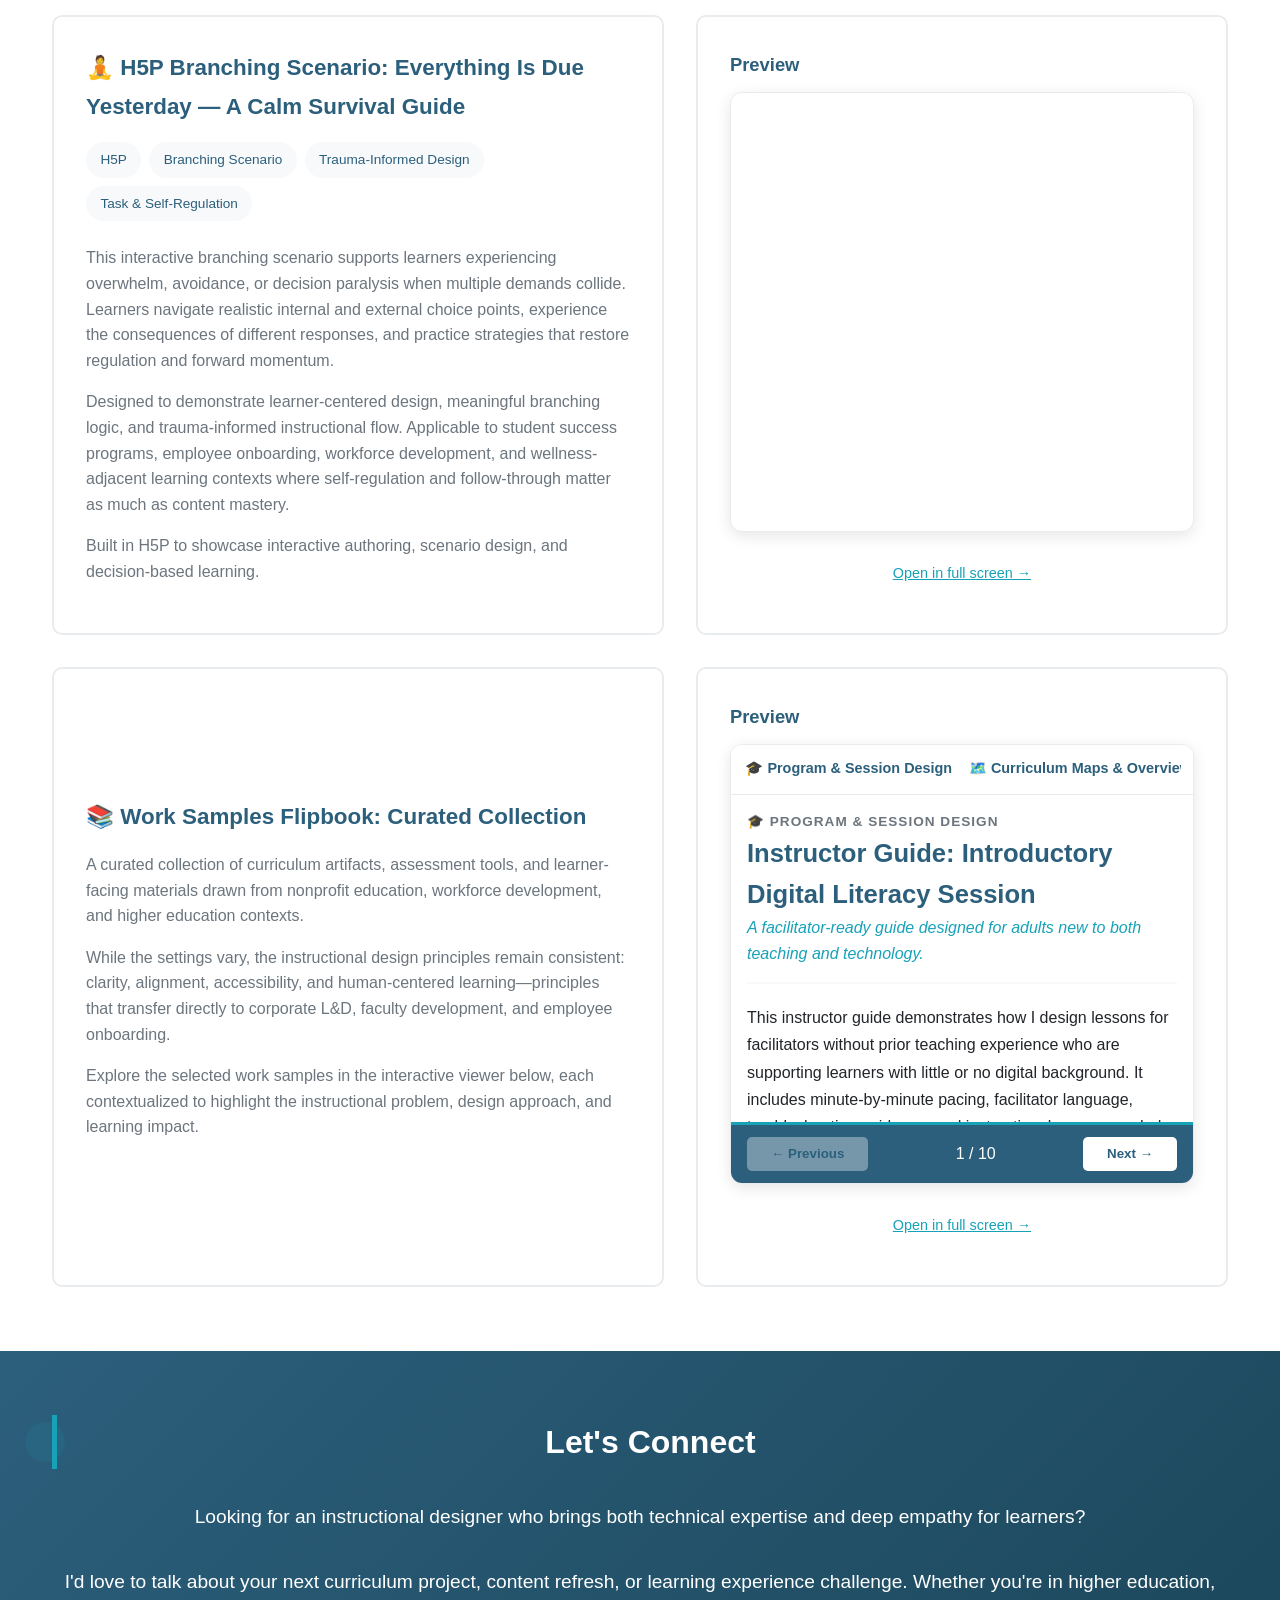
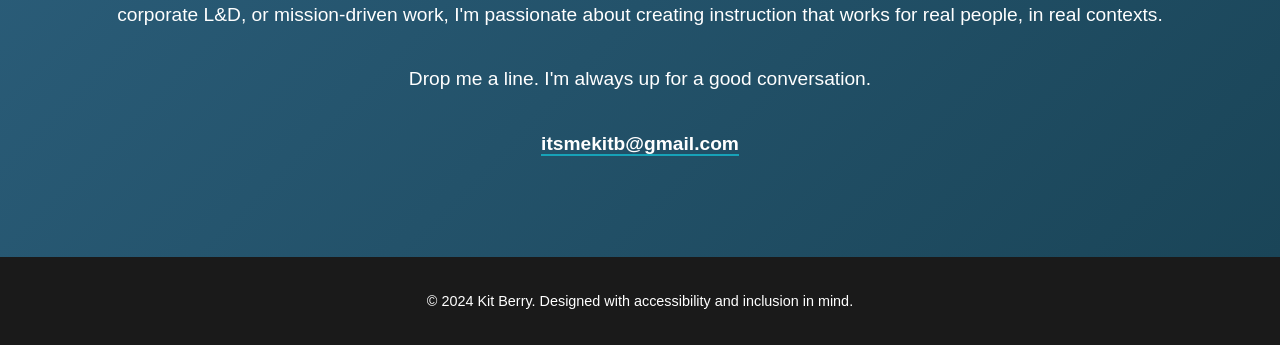
==== commit 981c638f: "Update index.html delete redundant porfolio heading" ====
--- a/index.html
+++ b/index.html
@@ -580,7 +580,6 @@
   <!-- Portfolio Section -->
   <section id="portfolio">
     <div class="container">
-      <h2>Portfolio</h2>
 
       <div class="portfolio-grid">
 
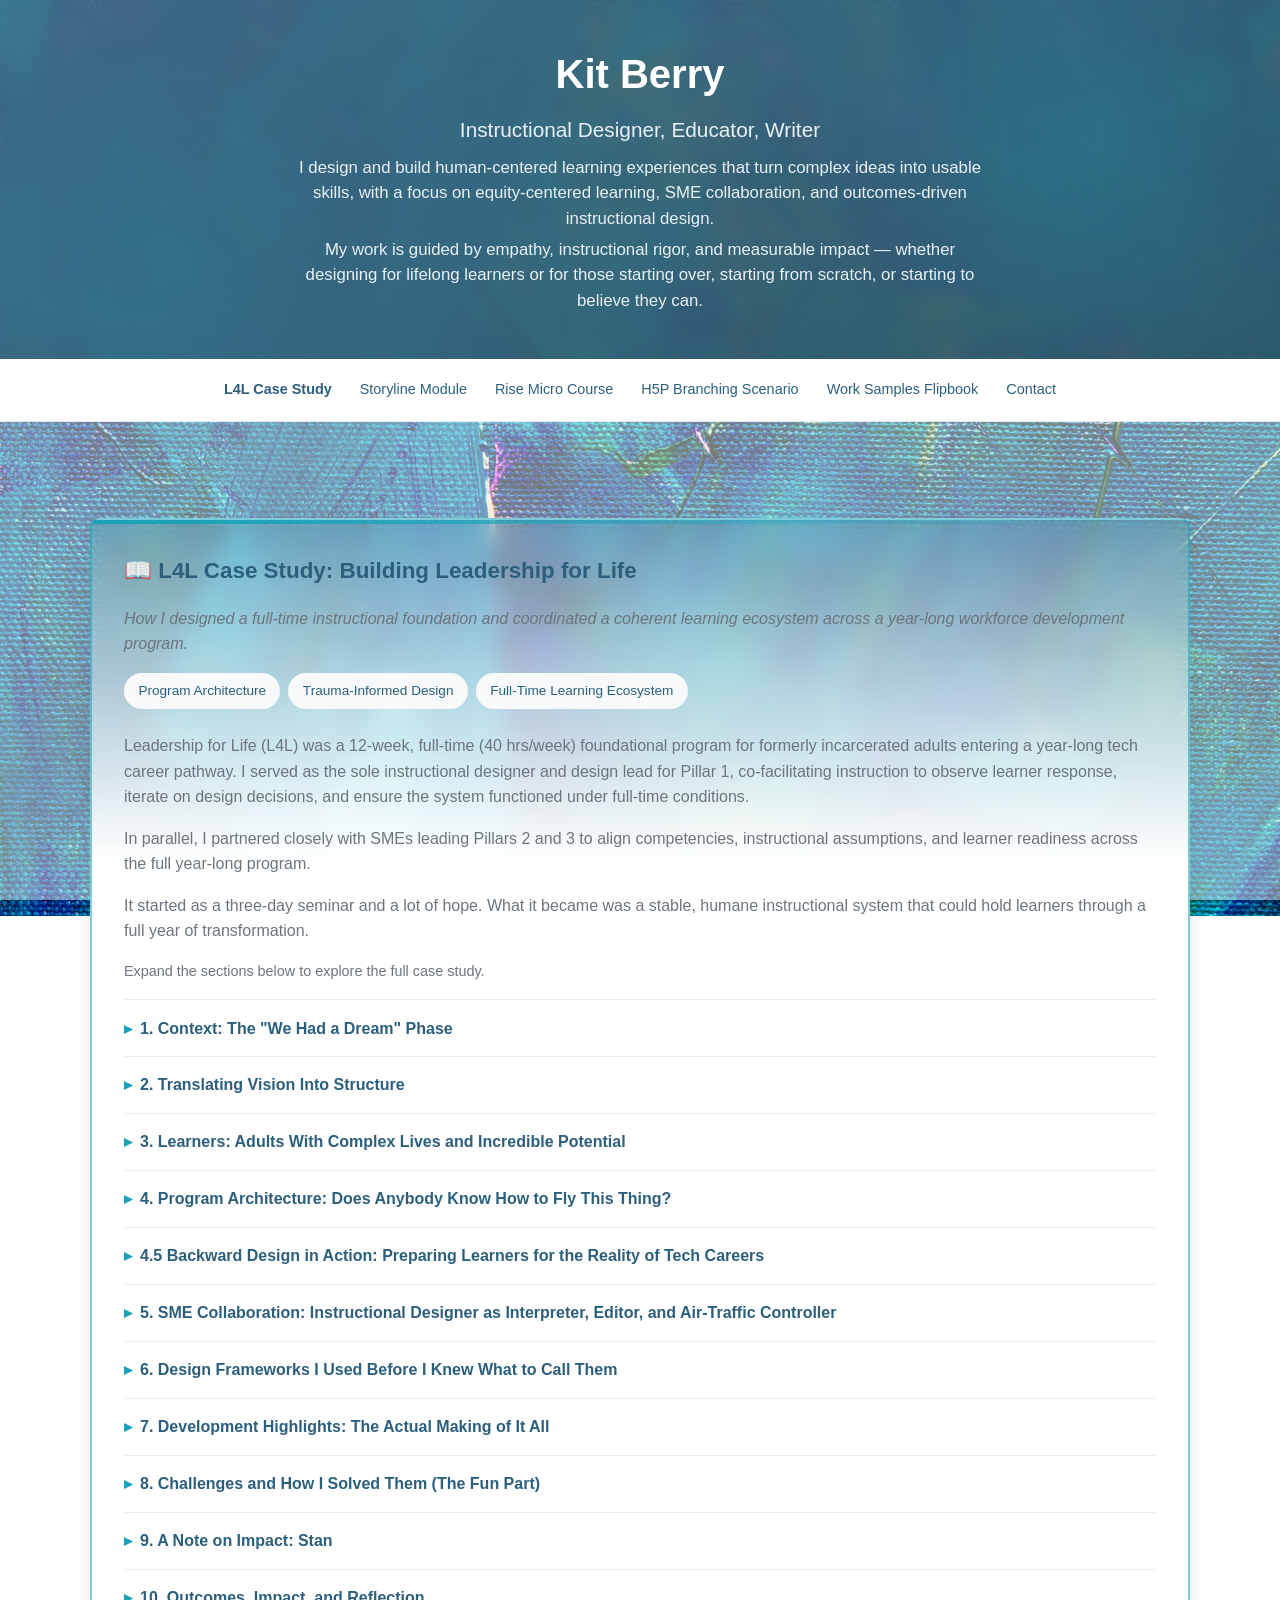
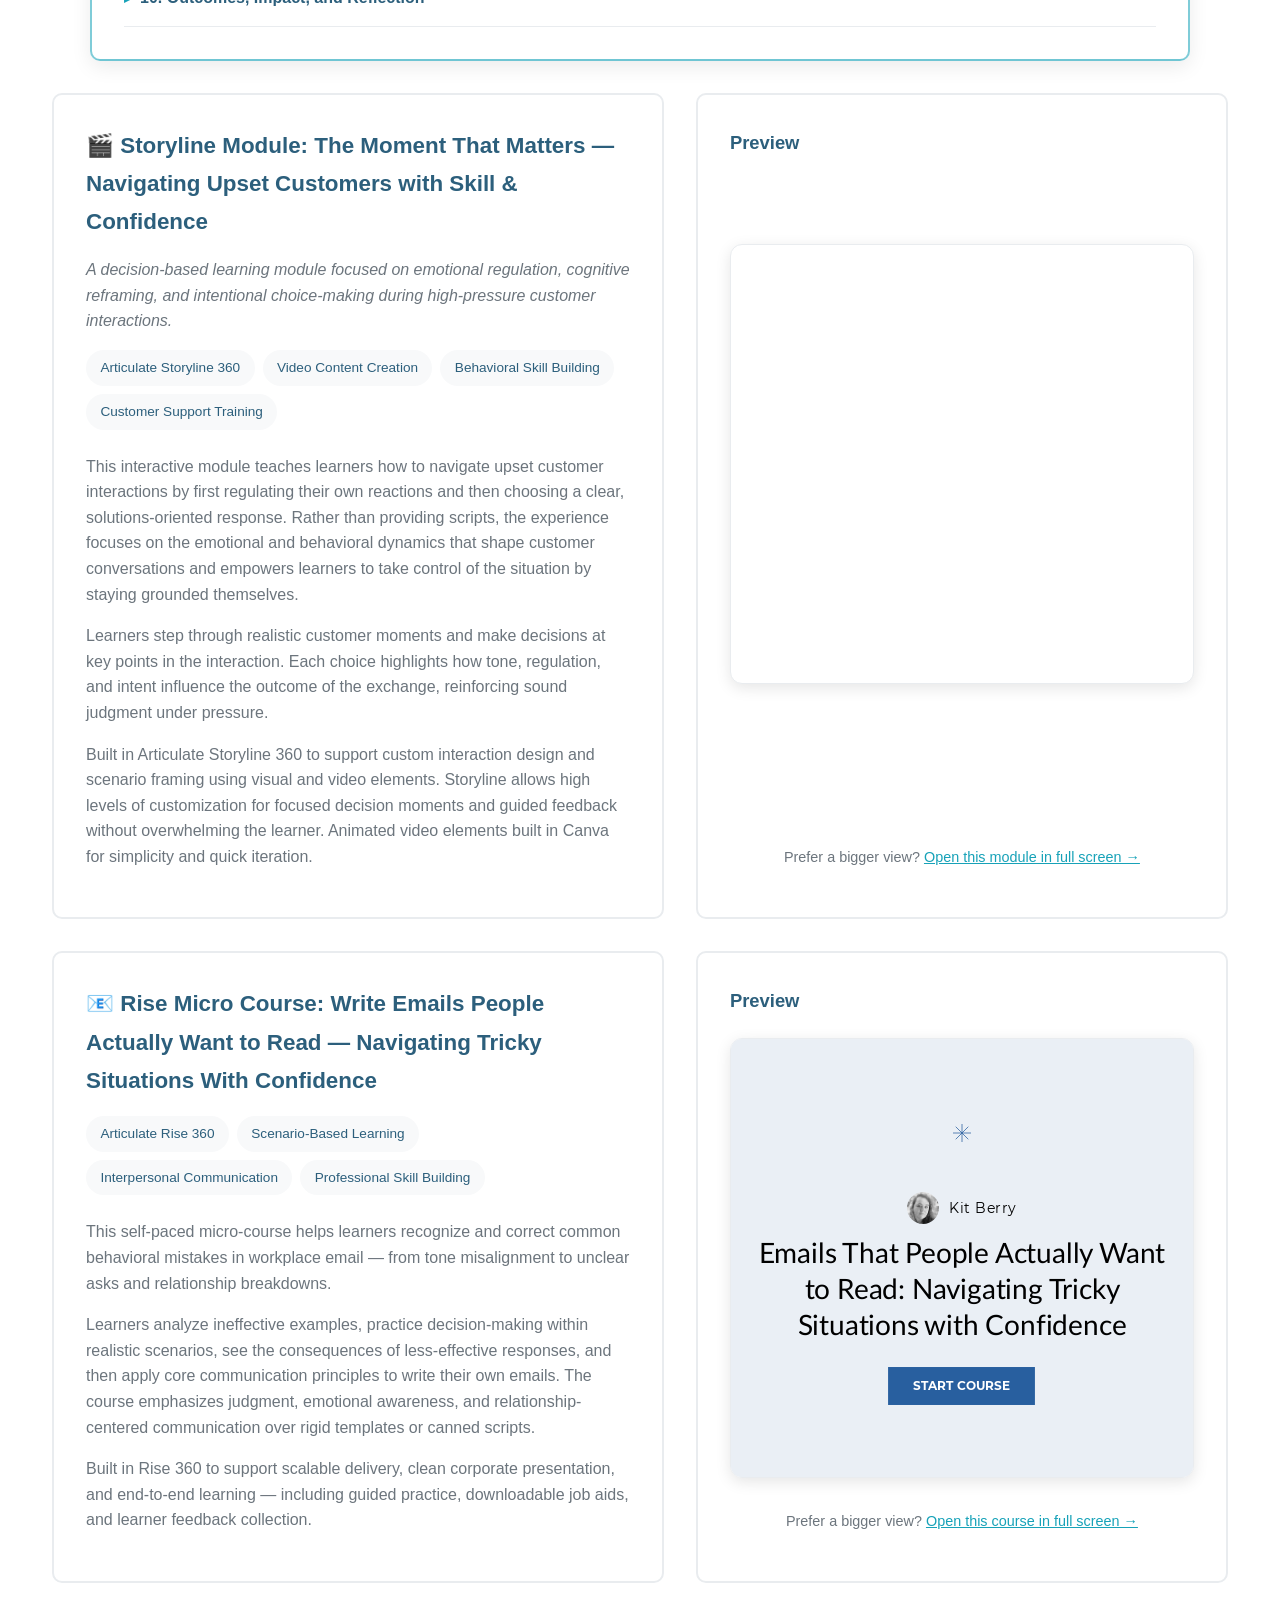
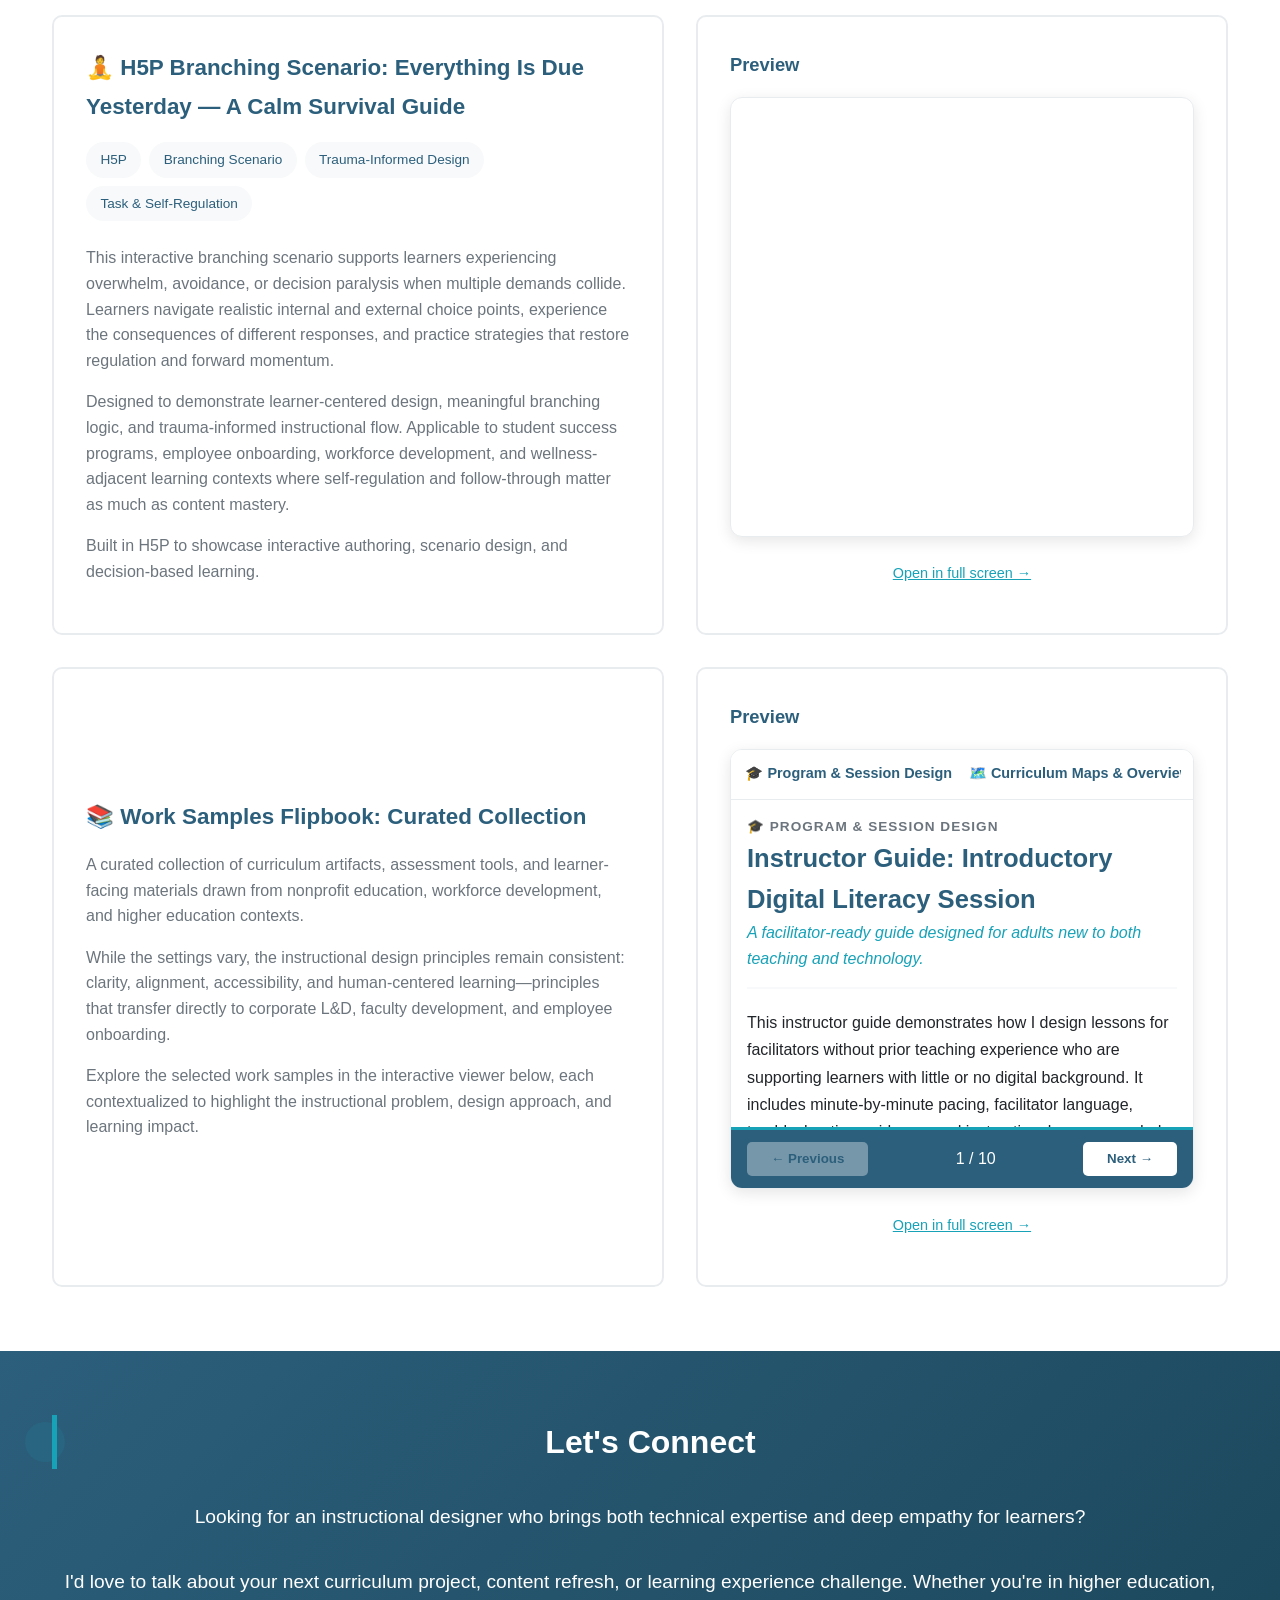
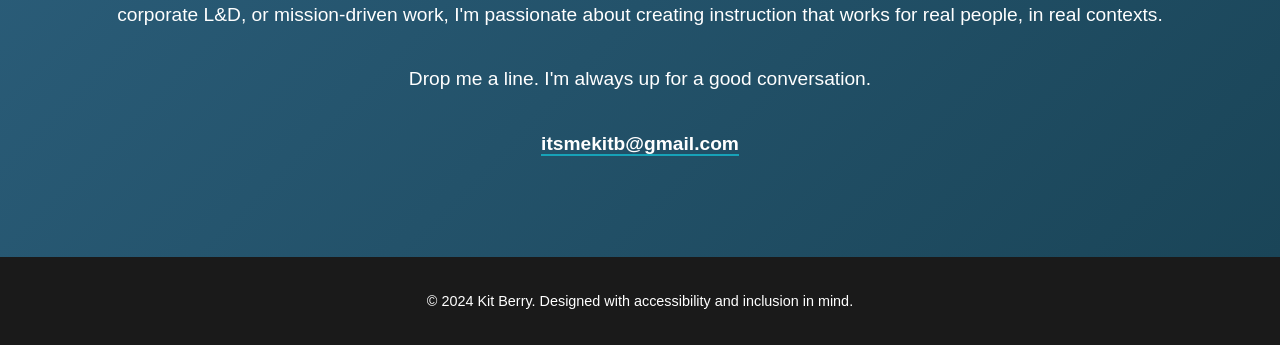
==== commit 1ab5d18b: "Update index.html vert venter iframe embed inside cards" ====
--- a/index.html
+++ b/index.html
@@ -449,6 +449,18 @@
     text-decoration: underline;
   }
 
+    /* Vertically center iframe inside preview cards */
+.project-embed {
+  display: flex;
+  flex-direction: column;
+}
+
+.project-embed .embed-frame {
+  margin-top: auto;
+  margin-bottom: auto;
+}
+
+
   /* =========================
      CONTACT + FOOTER
      ========================= */
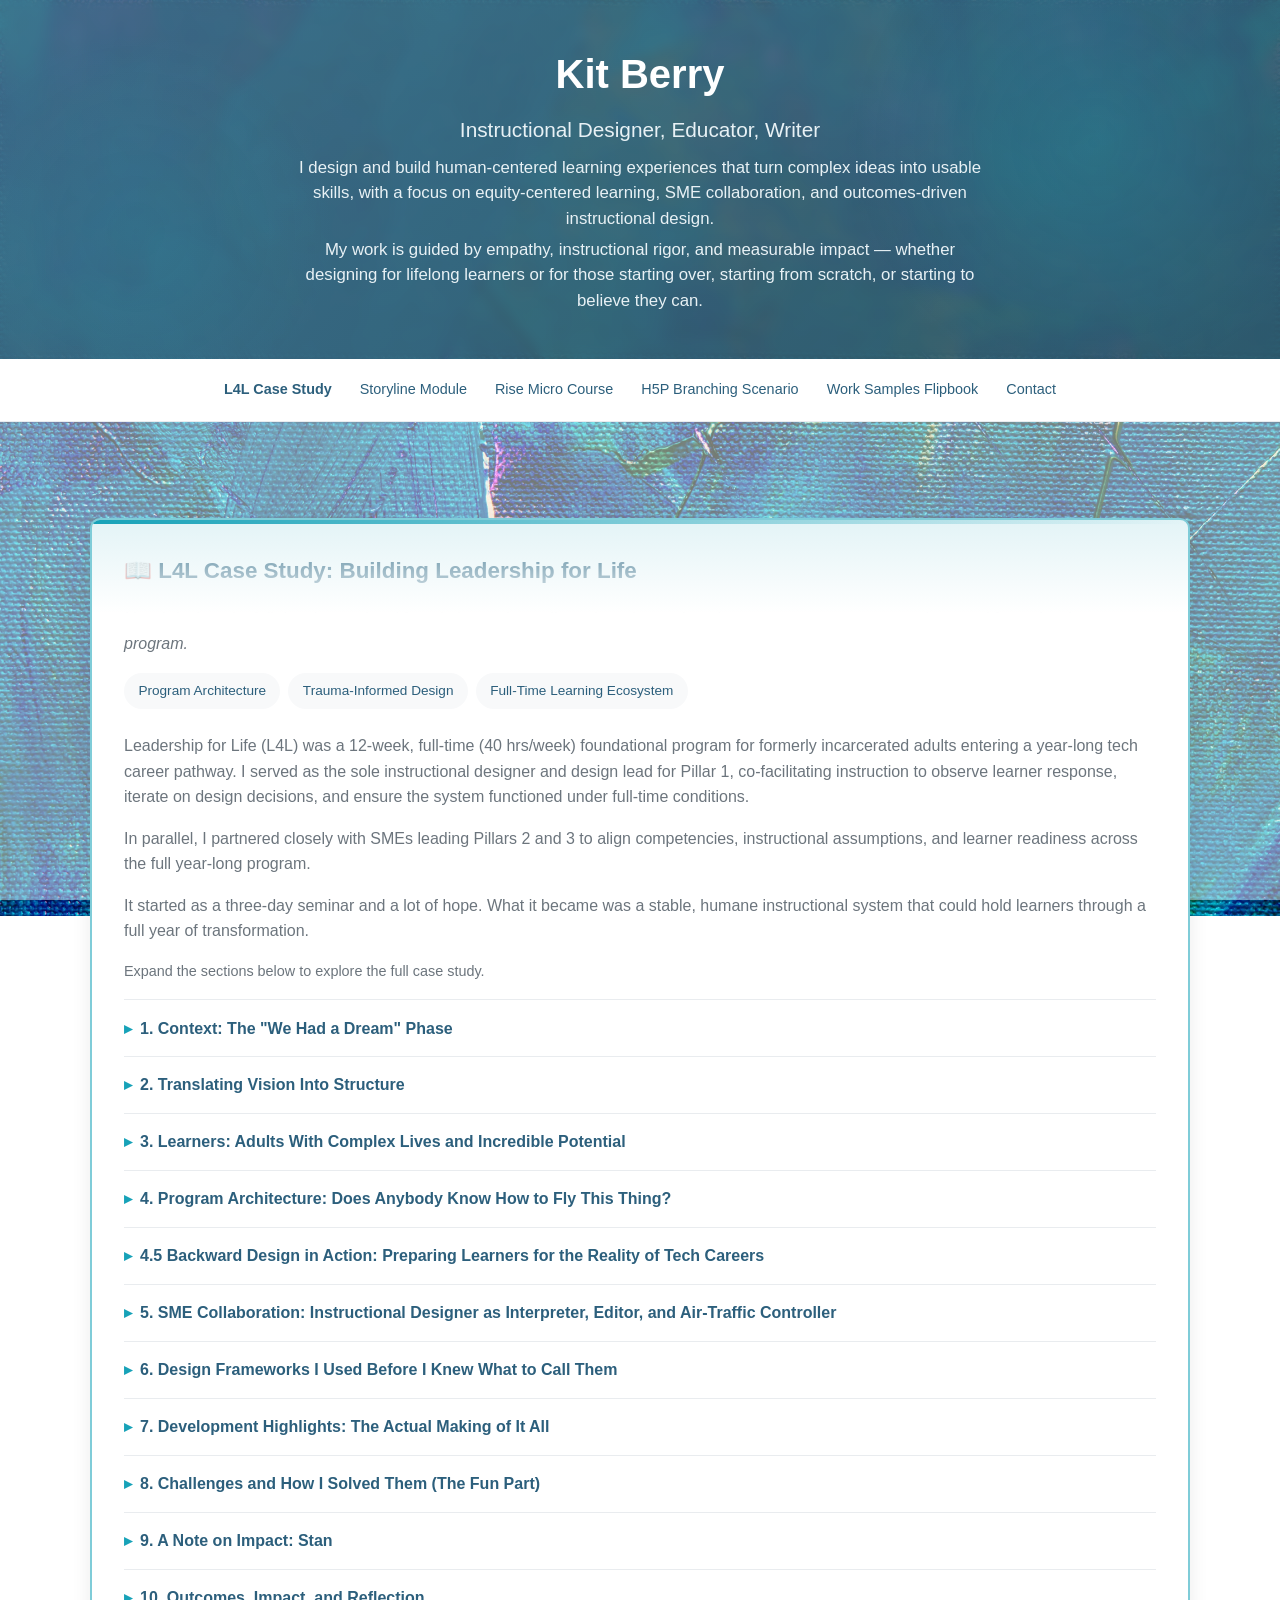
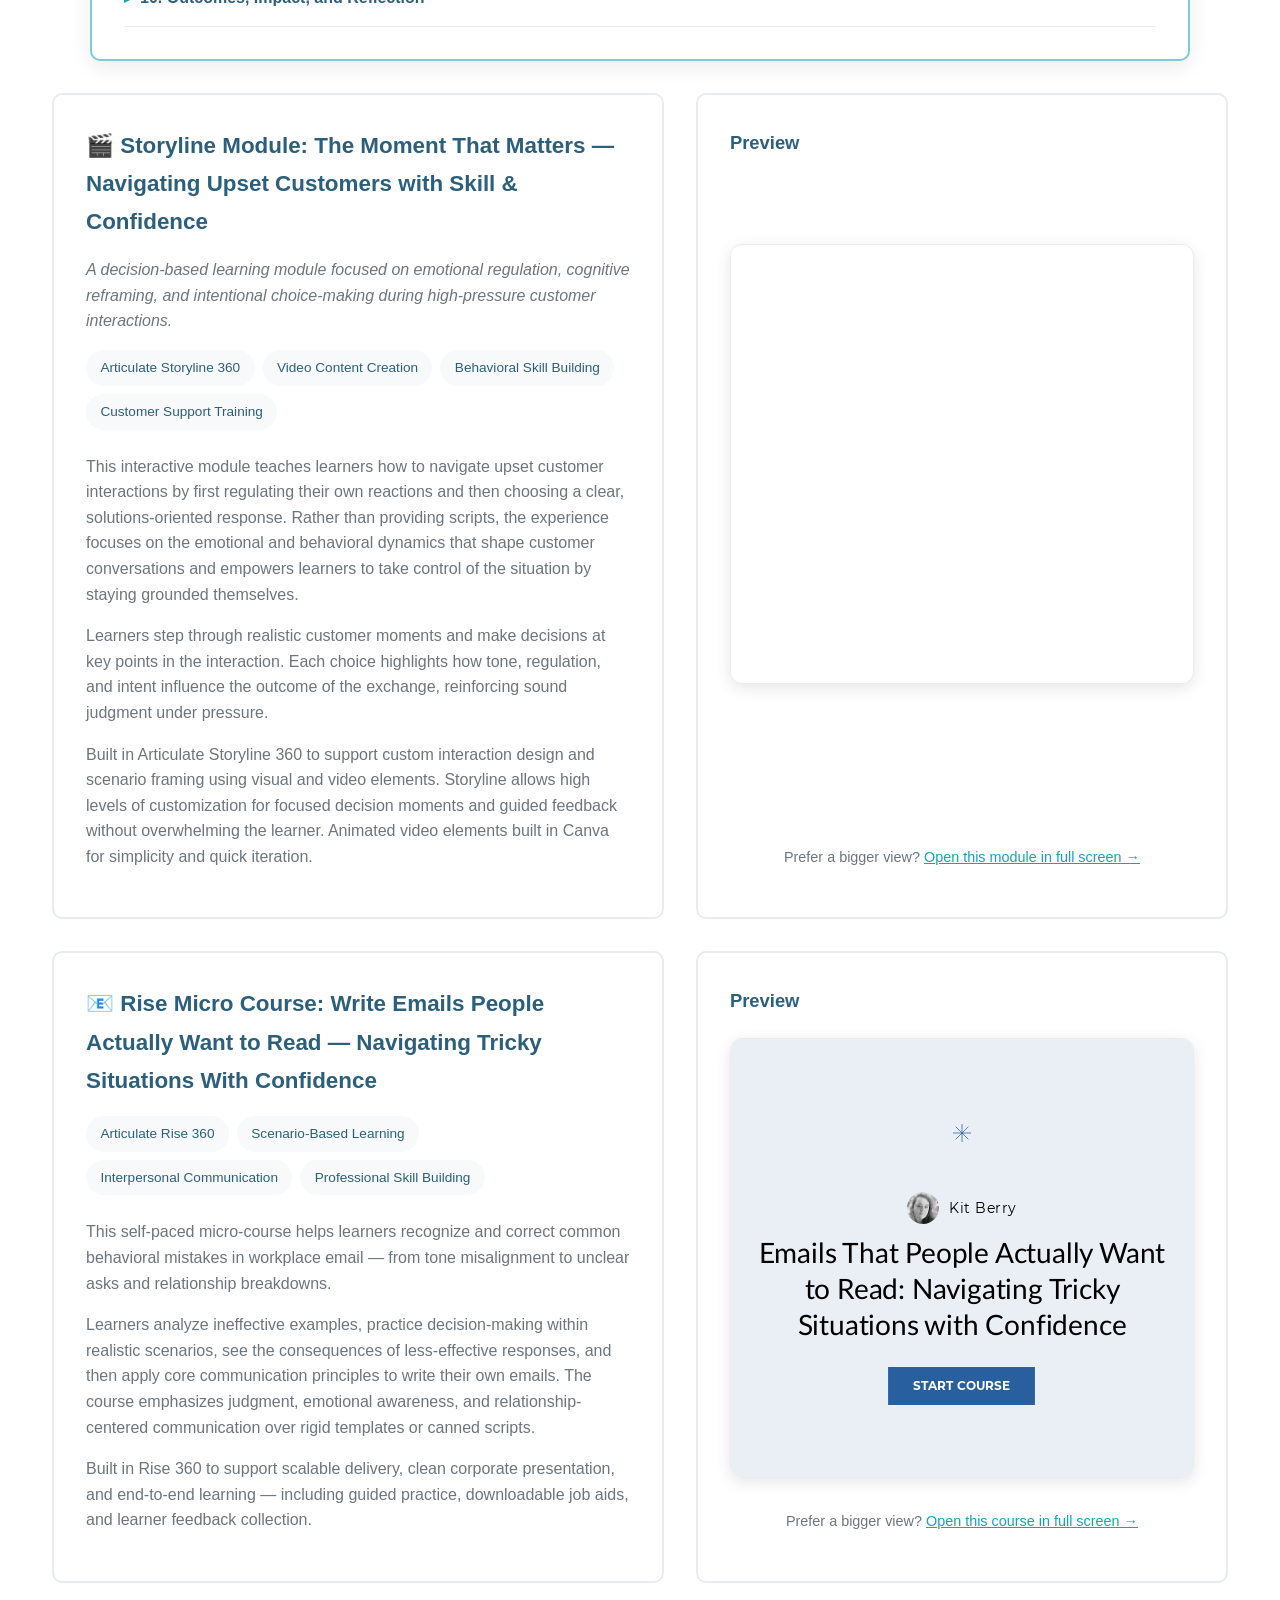
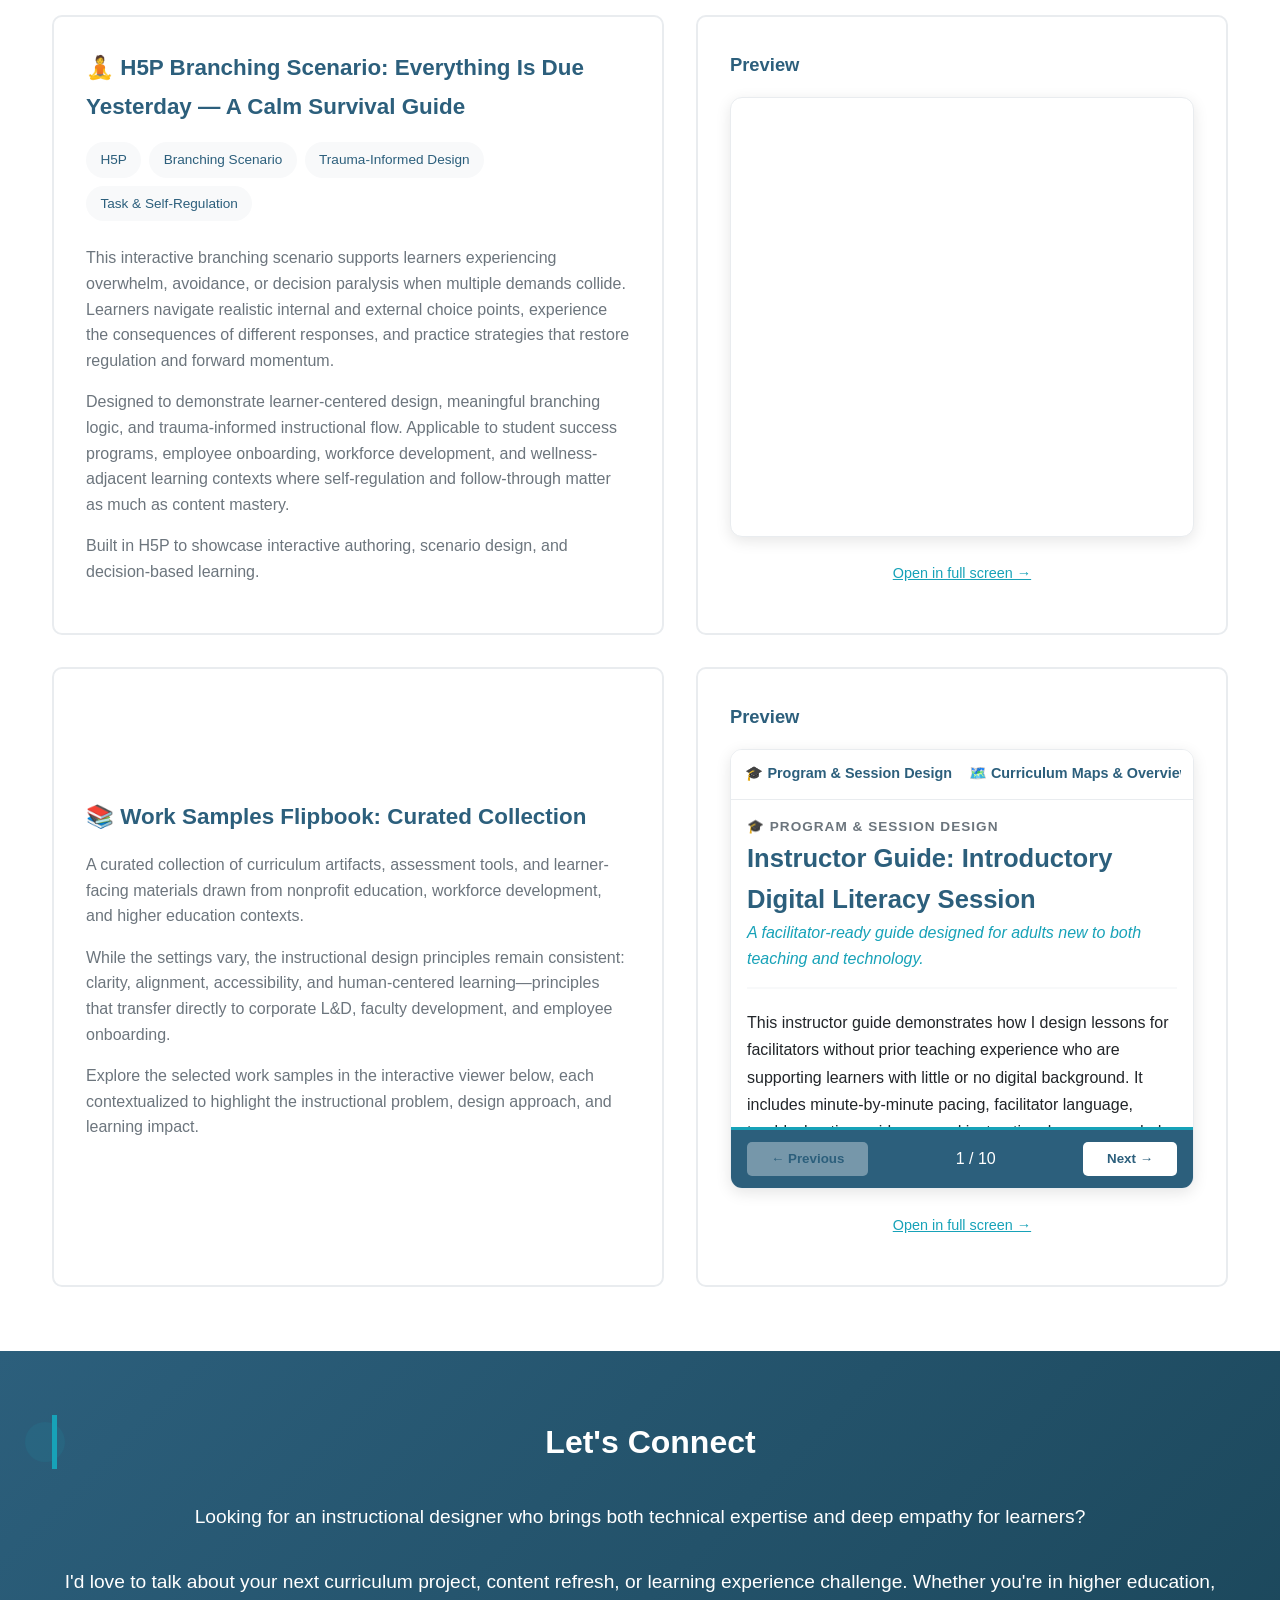
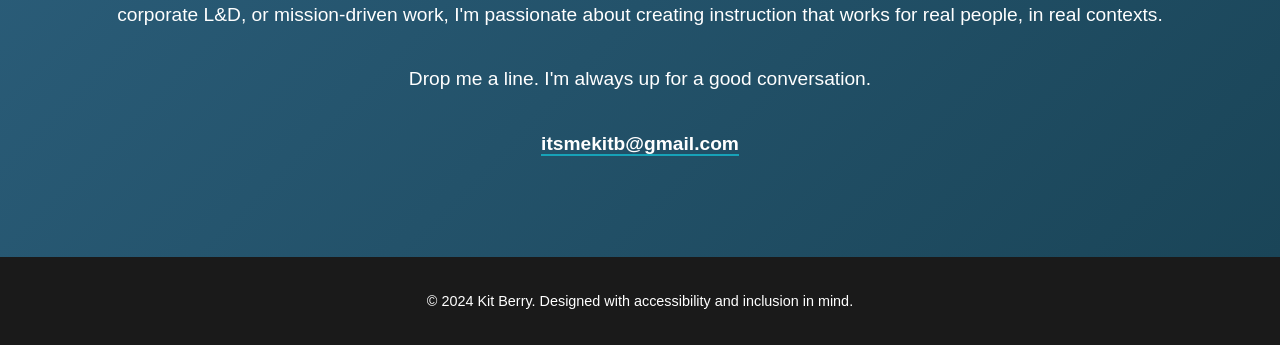
==== commit 895e6bff: "Update index.html fix l4l fade" ====
--- a/index.html
+++ b/index.html
@@ -279,13 +279,33 @@
      ========================= */
   .portfolio-item.featured {
     border-color: rgba(23, 162, 184, 0.55);
-    background: linear-gradient(180deg, rgba(23, 162, 184, 0.15) 0%, rgba(255,255,255,1) 30%);
+    background: #ffffff;
+    position: relative;
+    overflow: hidden;
     box-shadow: 0 6px 20px rgba(0,0,0,0.08);
     position: relative;
+    z-index: 1;
 
     max-width: 1100px;
     margin: 0 auto;
   }
+
+    .portfolio-item.featured::before {
+  content: "";
+  position: absolute;
+  top: 0;
+  left: 0;
+  width: 100%;
+  height: 110px; /* ← tweak this */
+  background: linear-gradient(
+    180deg,
+    rgba(23, 162, 184, 0.12) 0%,
+    rgba(255, 255, 255, 1) 85%
+  );
+  pointer-events: none;
+  z-index: 0;
+}
+
 
   .portfolio-item.featured::after {
     content: "";
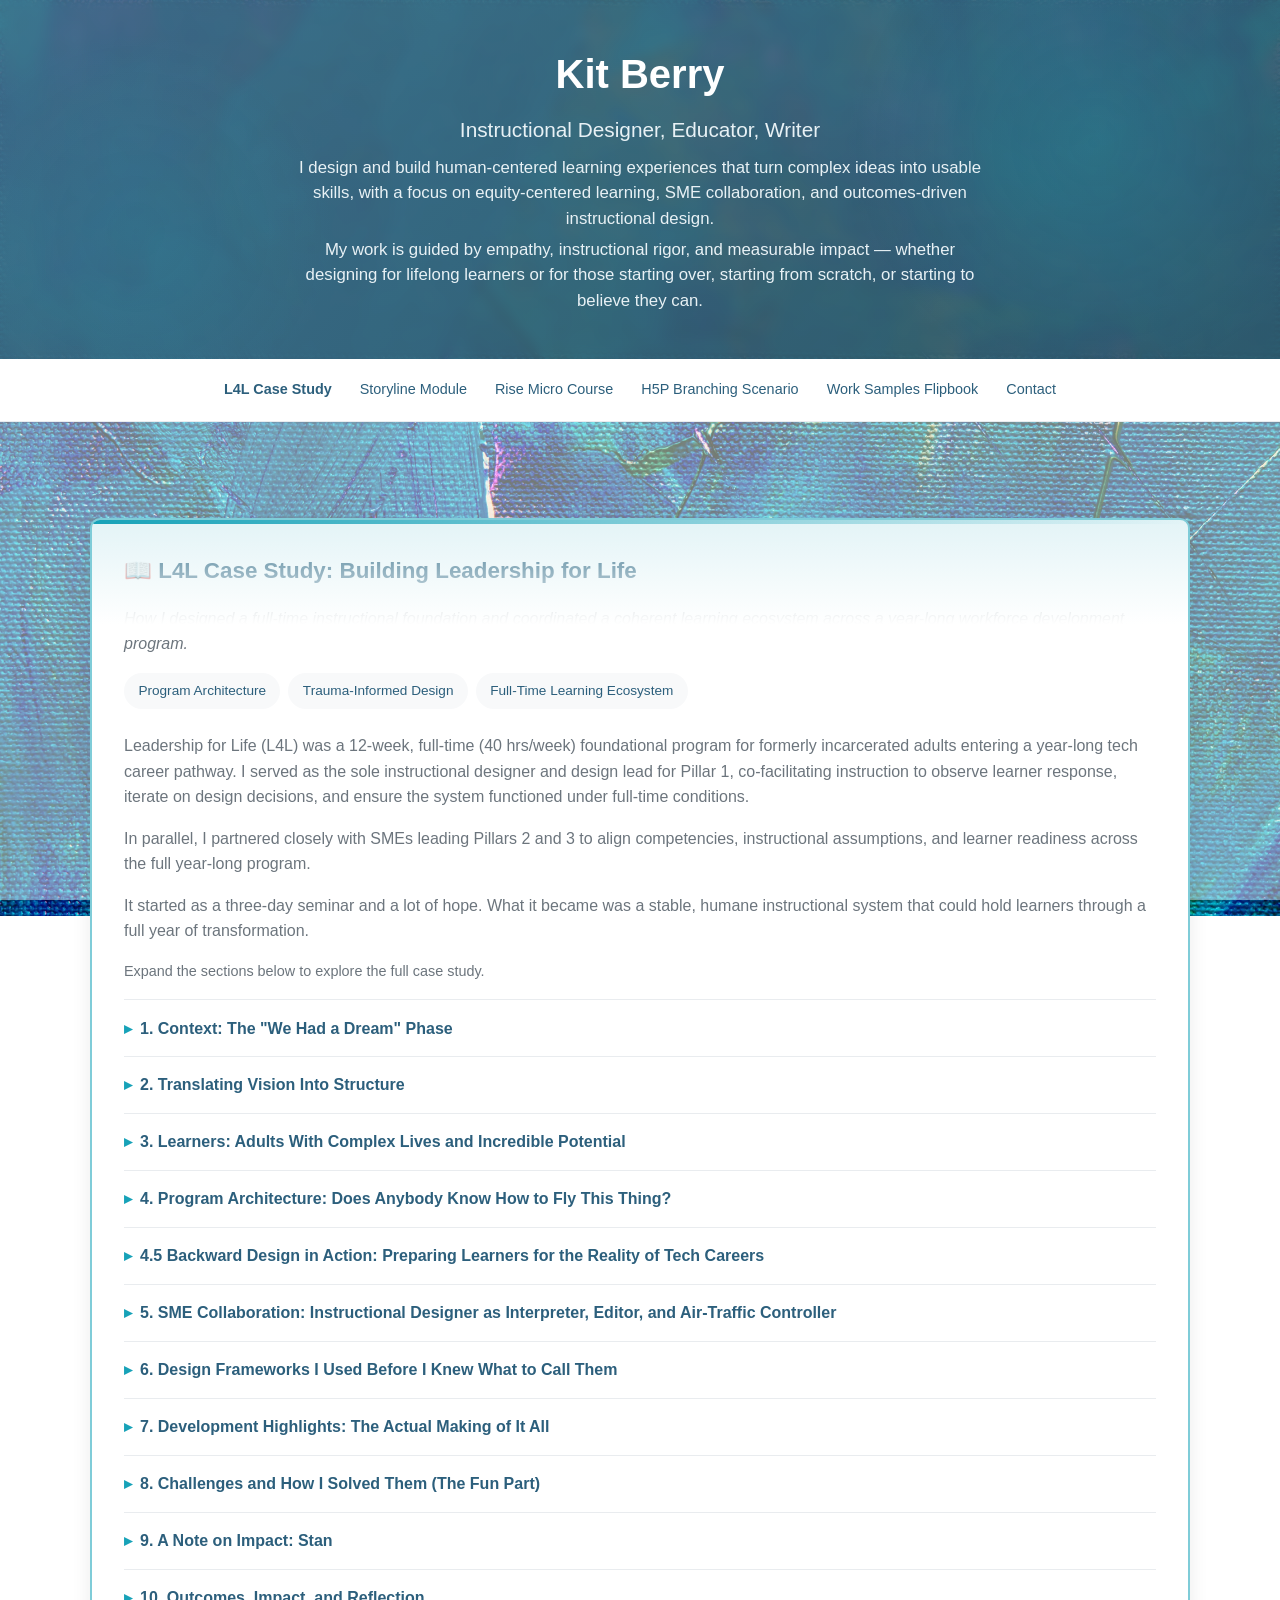
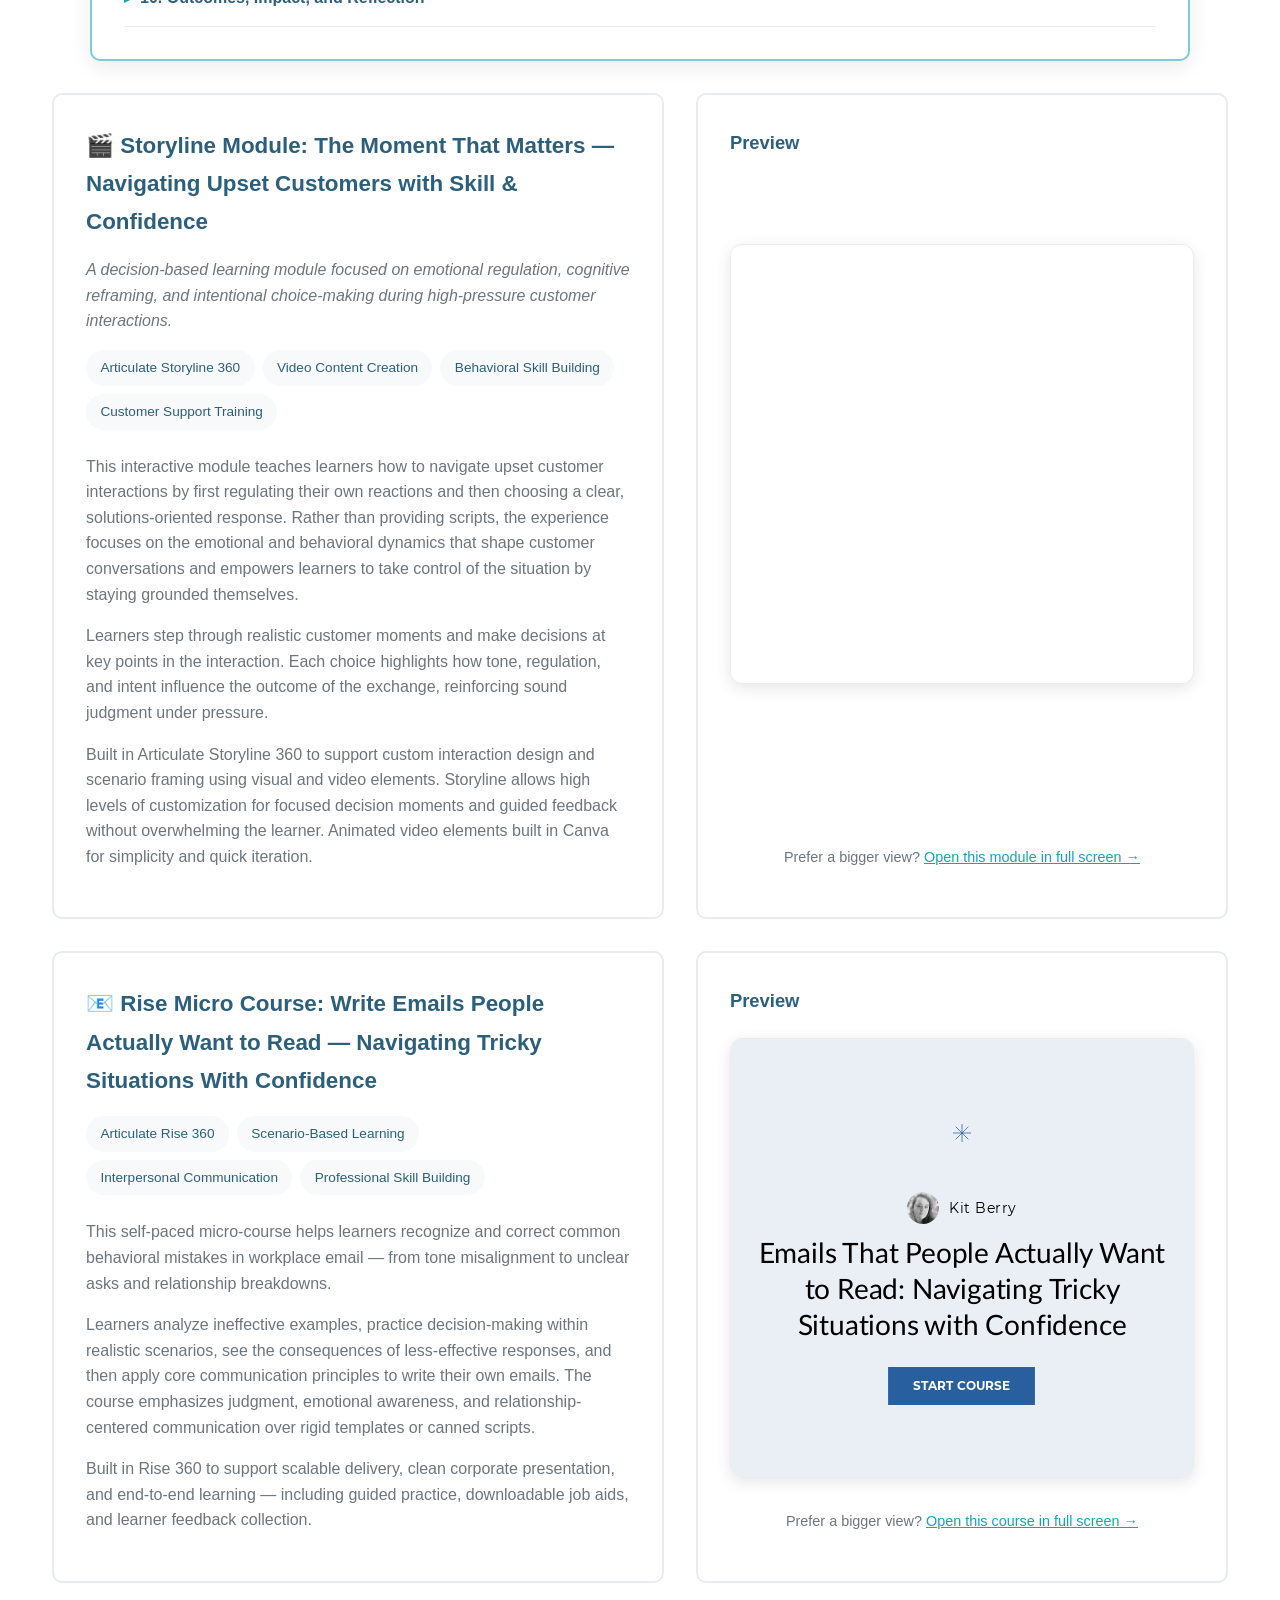
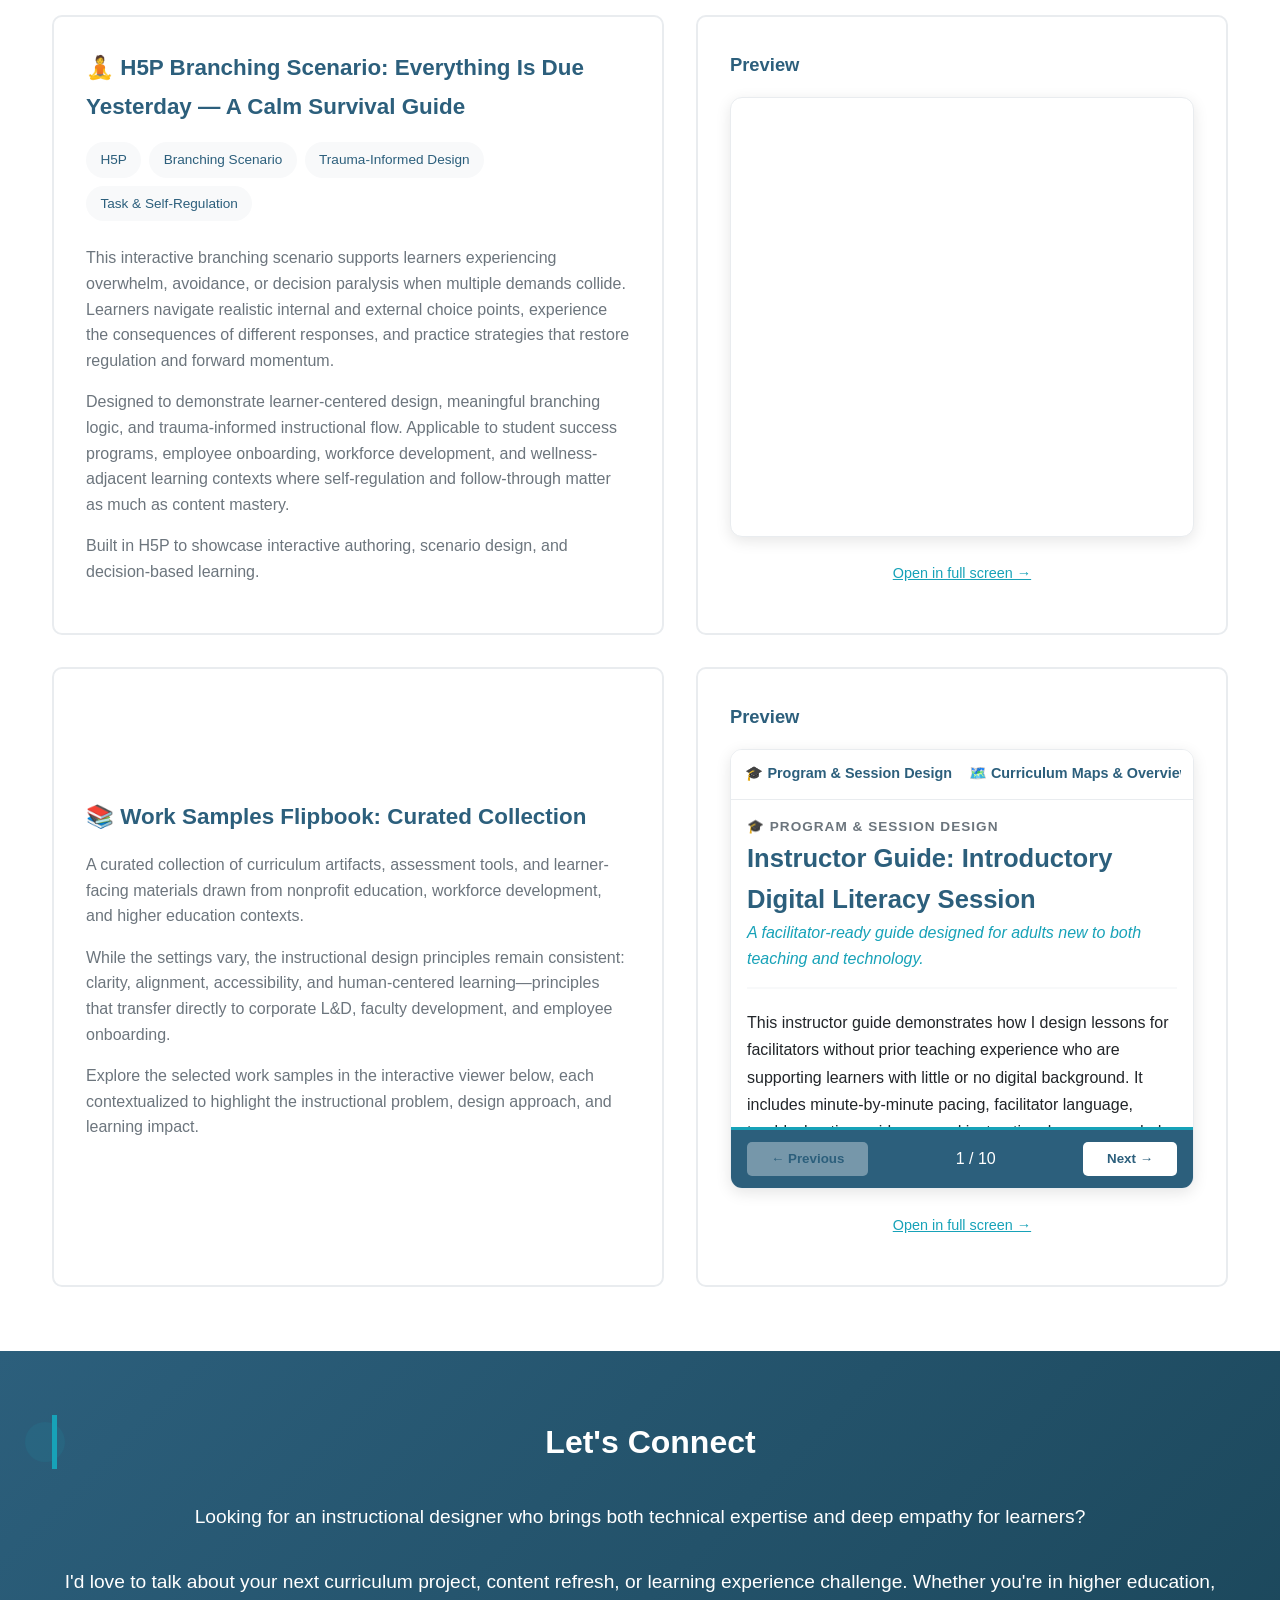
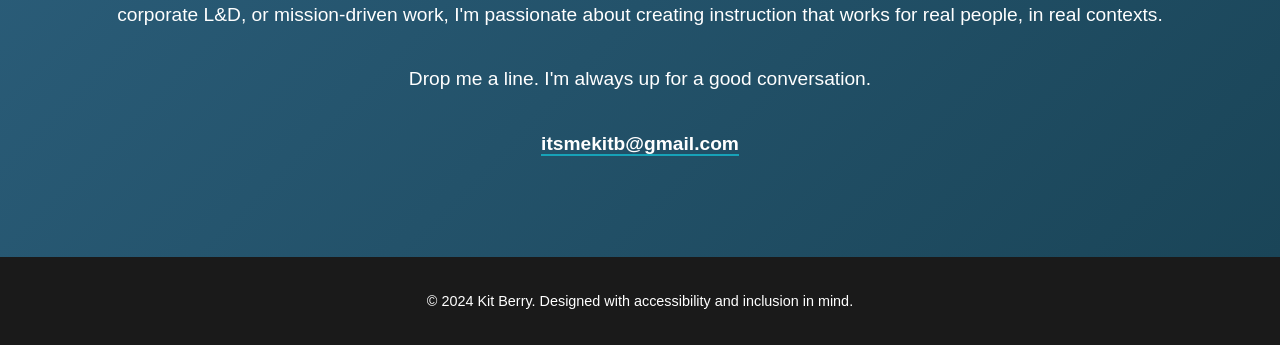
==== commit da70f764: "Update index.html fixing white balance" ====
--- a/index.html
+++ b/index.html
@@ -300,7 +300,7 @@
   background: linear-gradient(
     180deg,
     rgba(23, 162, 184, 0.12) 0%,
-    rgba(255, 255, 255, 1) 85%
+    rgba(255, 255, 255, 1) 95%
   );
   pointer-events: none;
   z-index: 0;
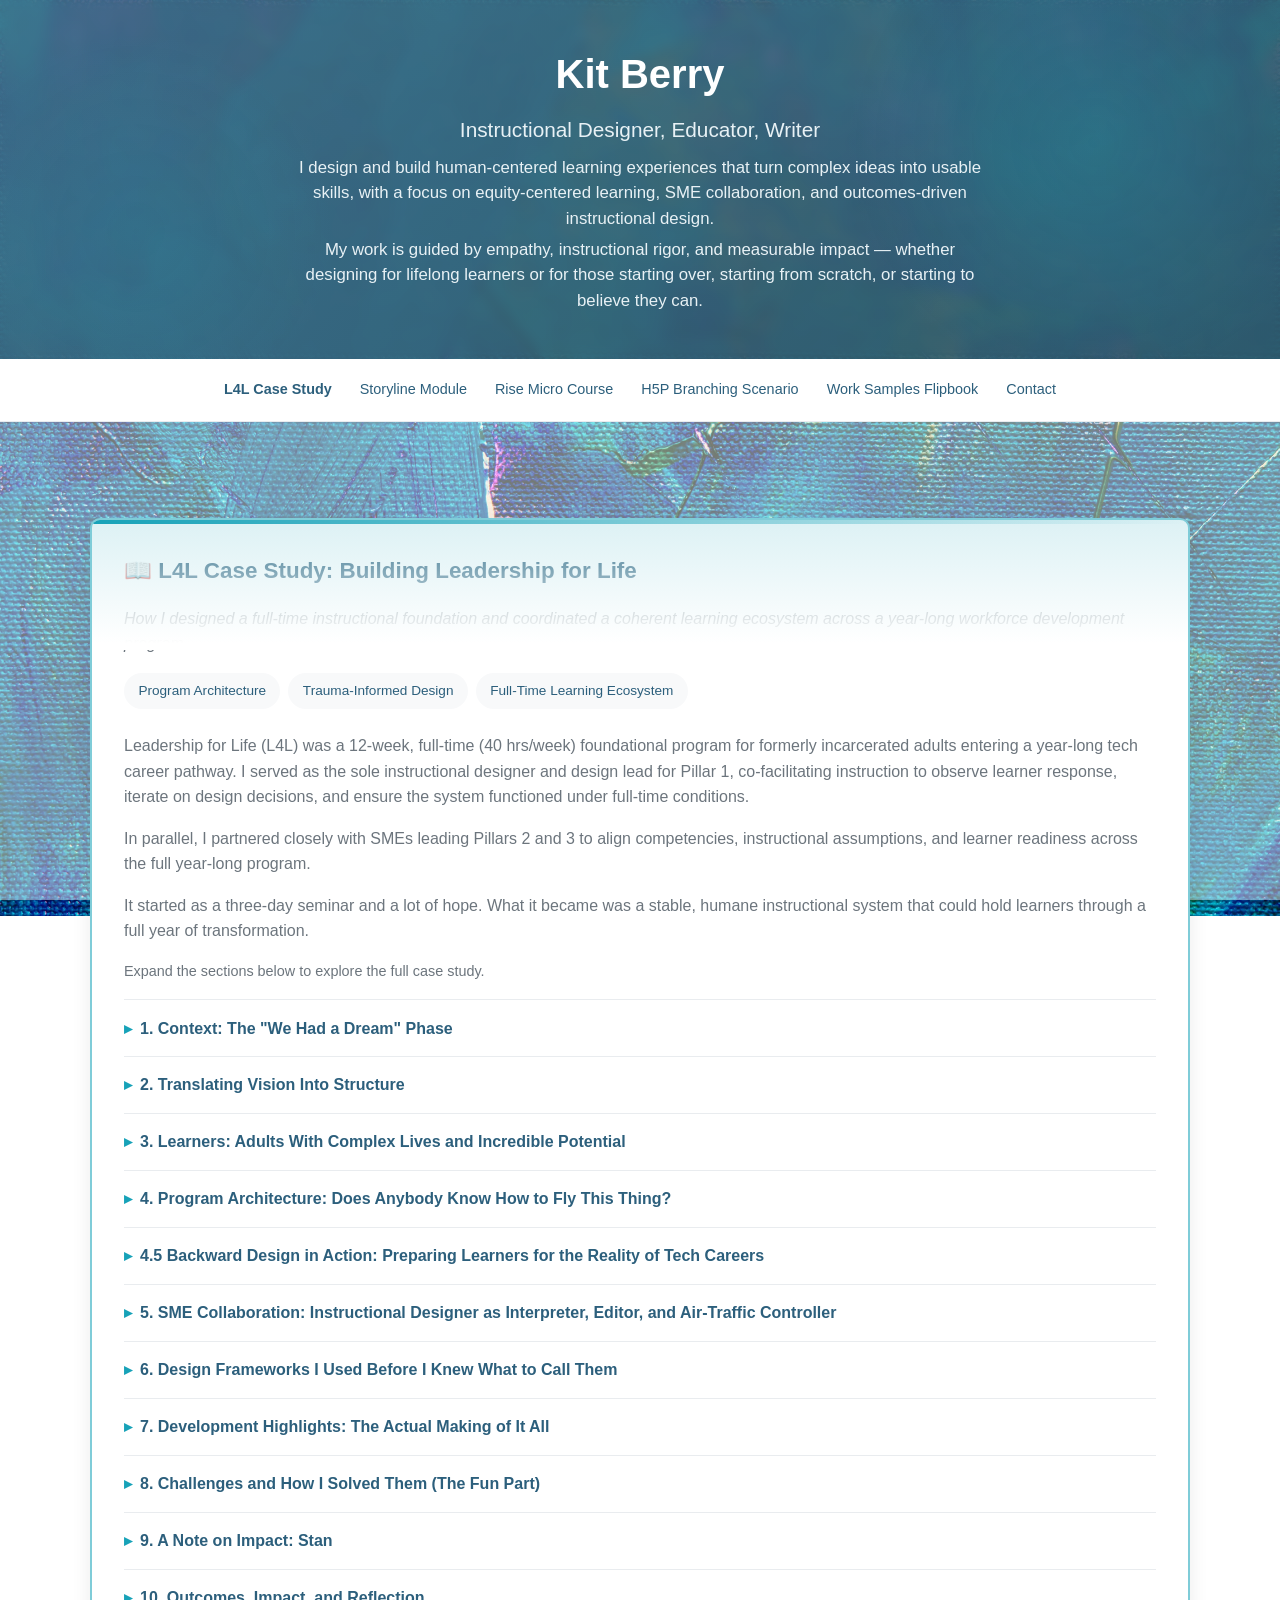
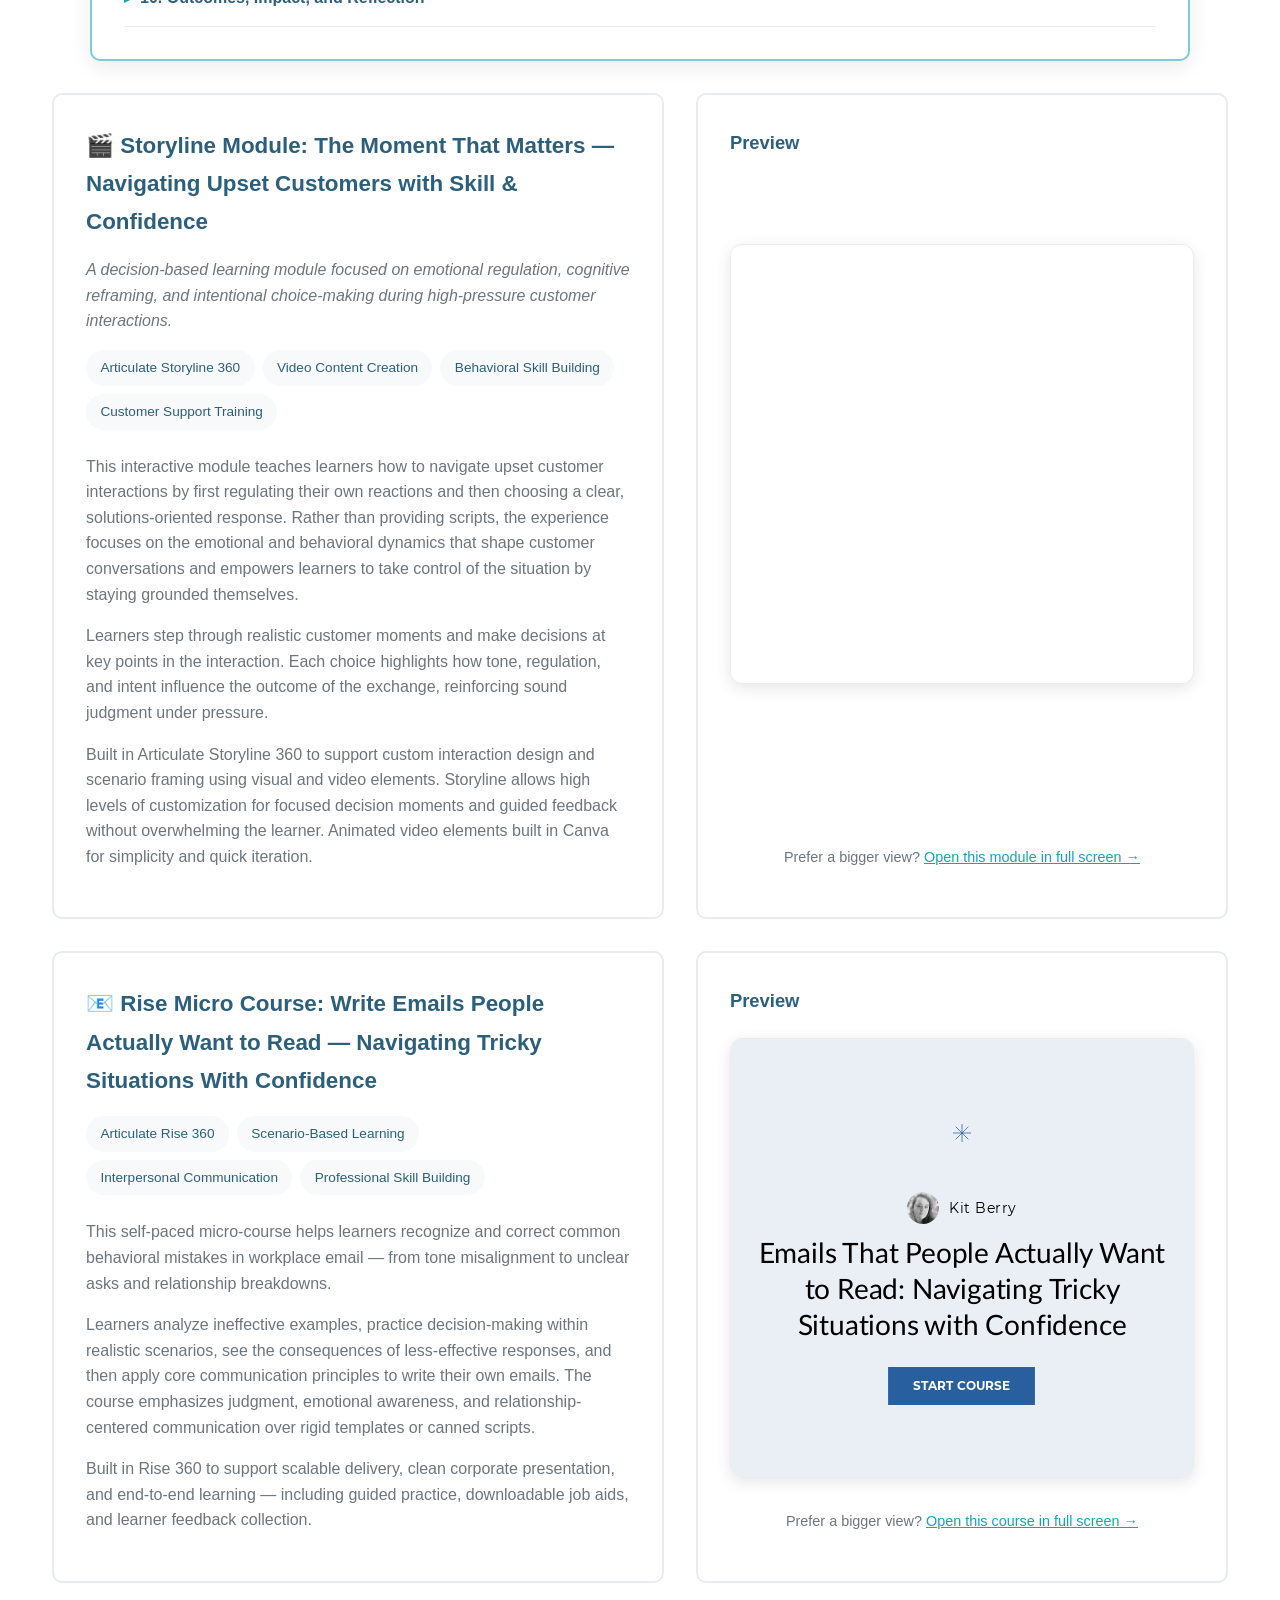
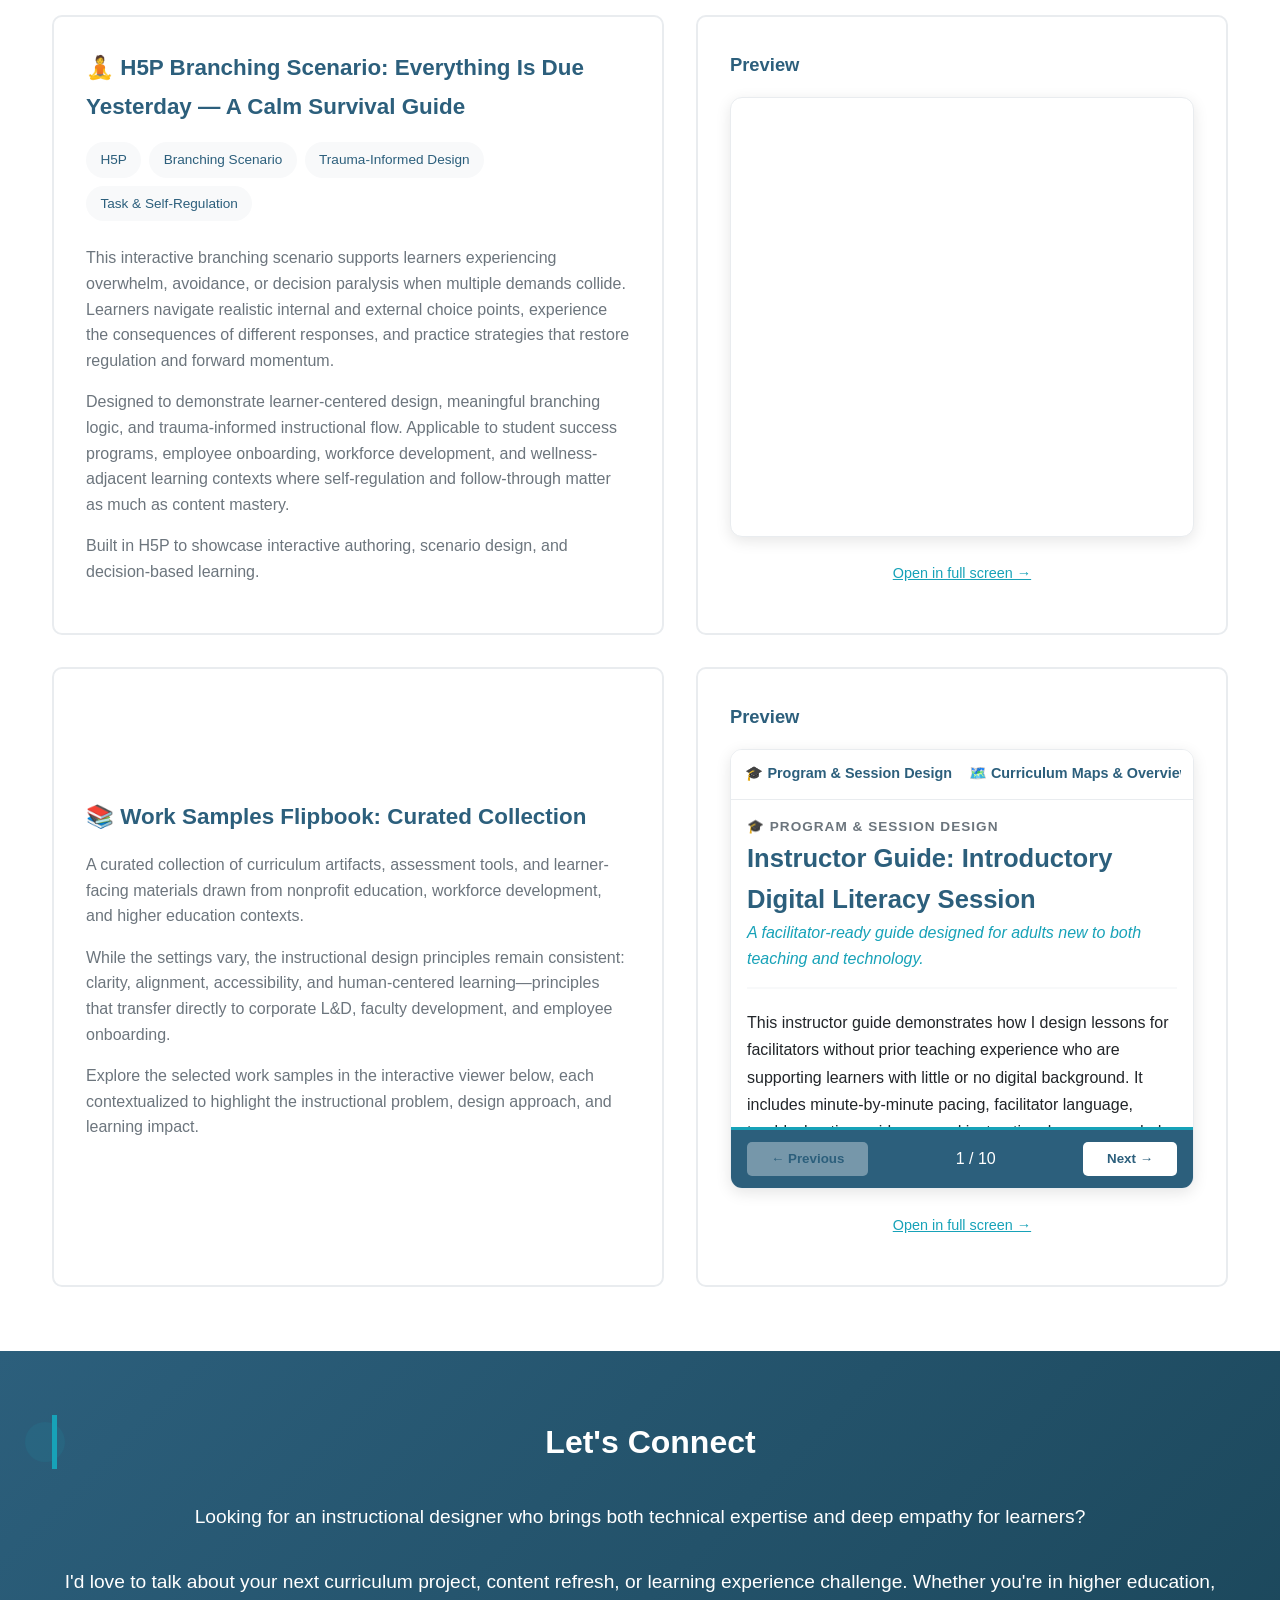
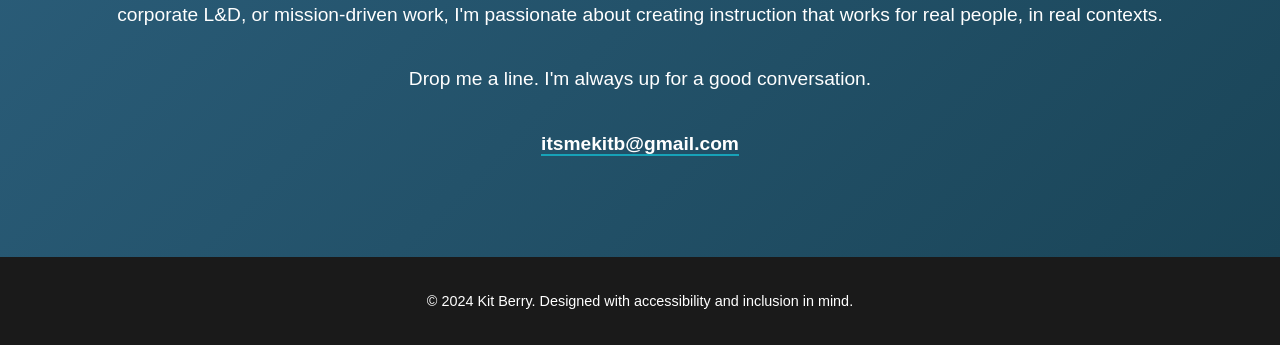
==== commit 0c29370a: "Update index.html up numbers on fade" ====
--- a/index.html
+++ b/index.html
@@ -296,10 +296,10 @@
   top: 0;
   left: 0;
   width: 100%;
-  height: 110px; /* ← tweak this */
+  height: 130px; /* ← tweak this */
   background: linear-gradient(
     180deg,
-    rgba(23, 162, 184, 0.12) 0%,
+    rgba(23, 162, 184, 0.15) 0%,
     rgba(255, 255, 255, 1) 95%
   );
   pointer-events: none;
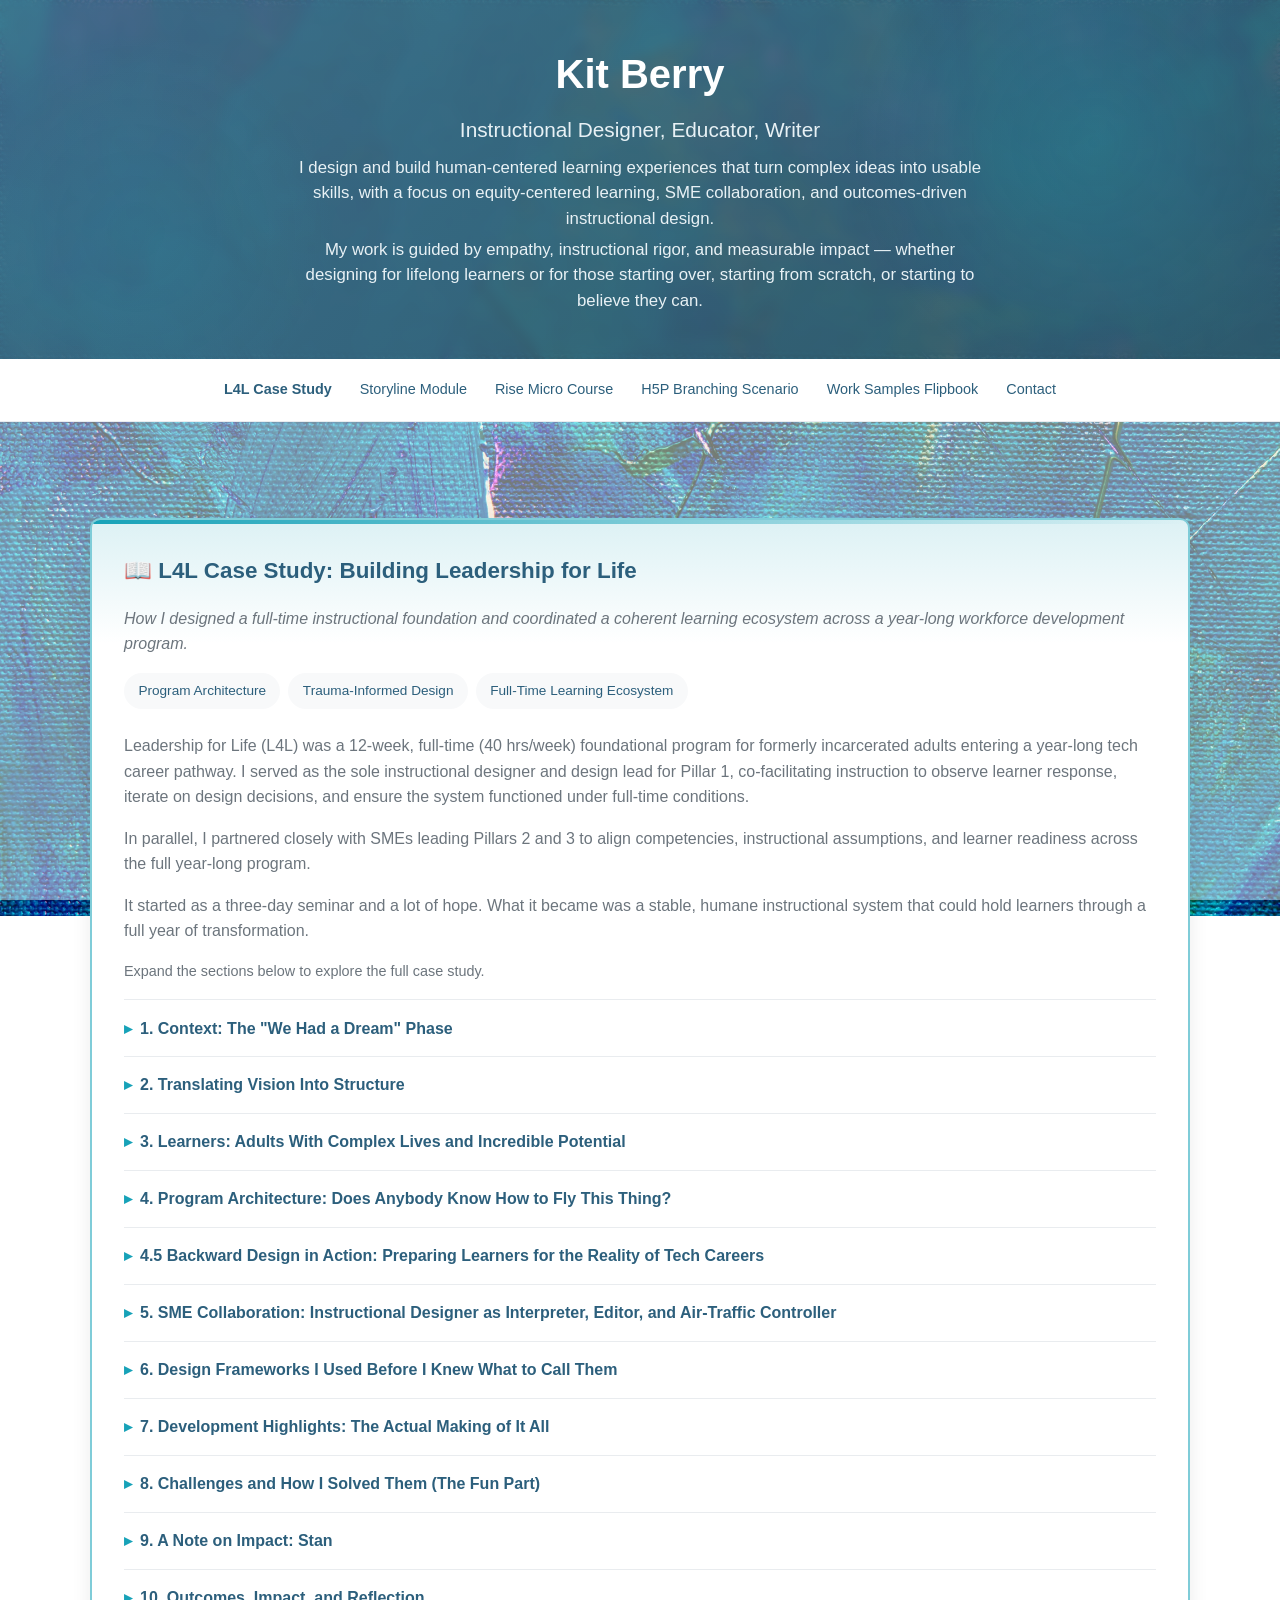
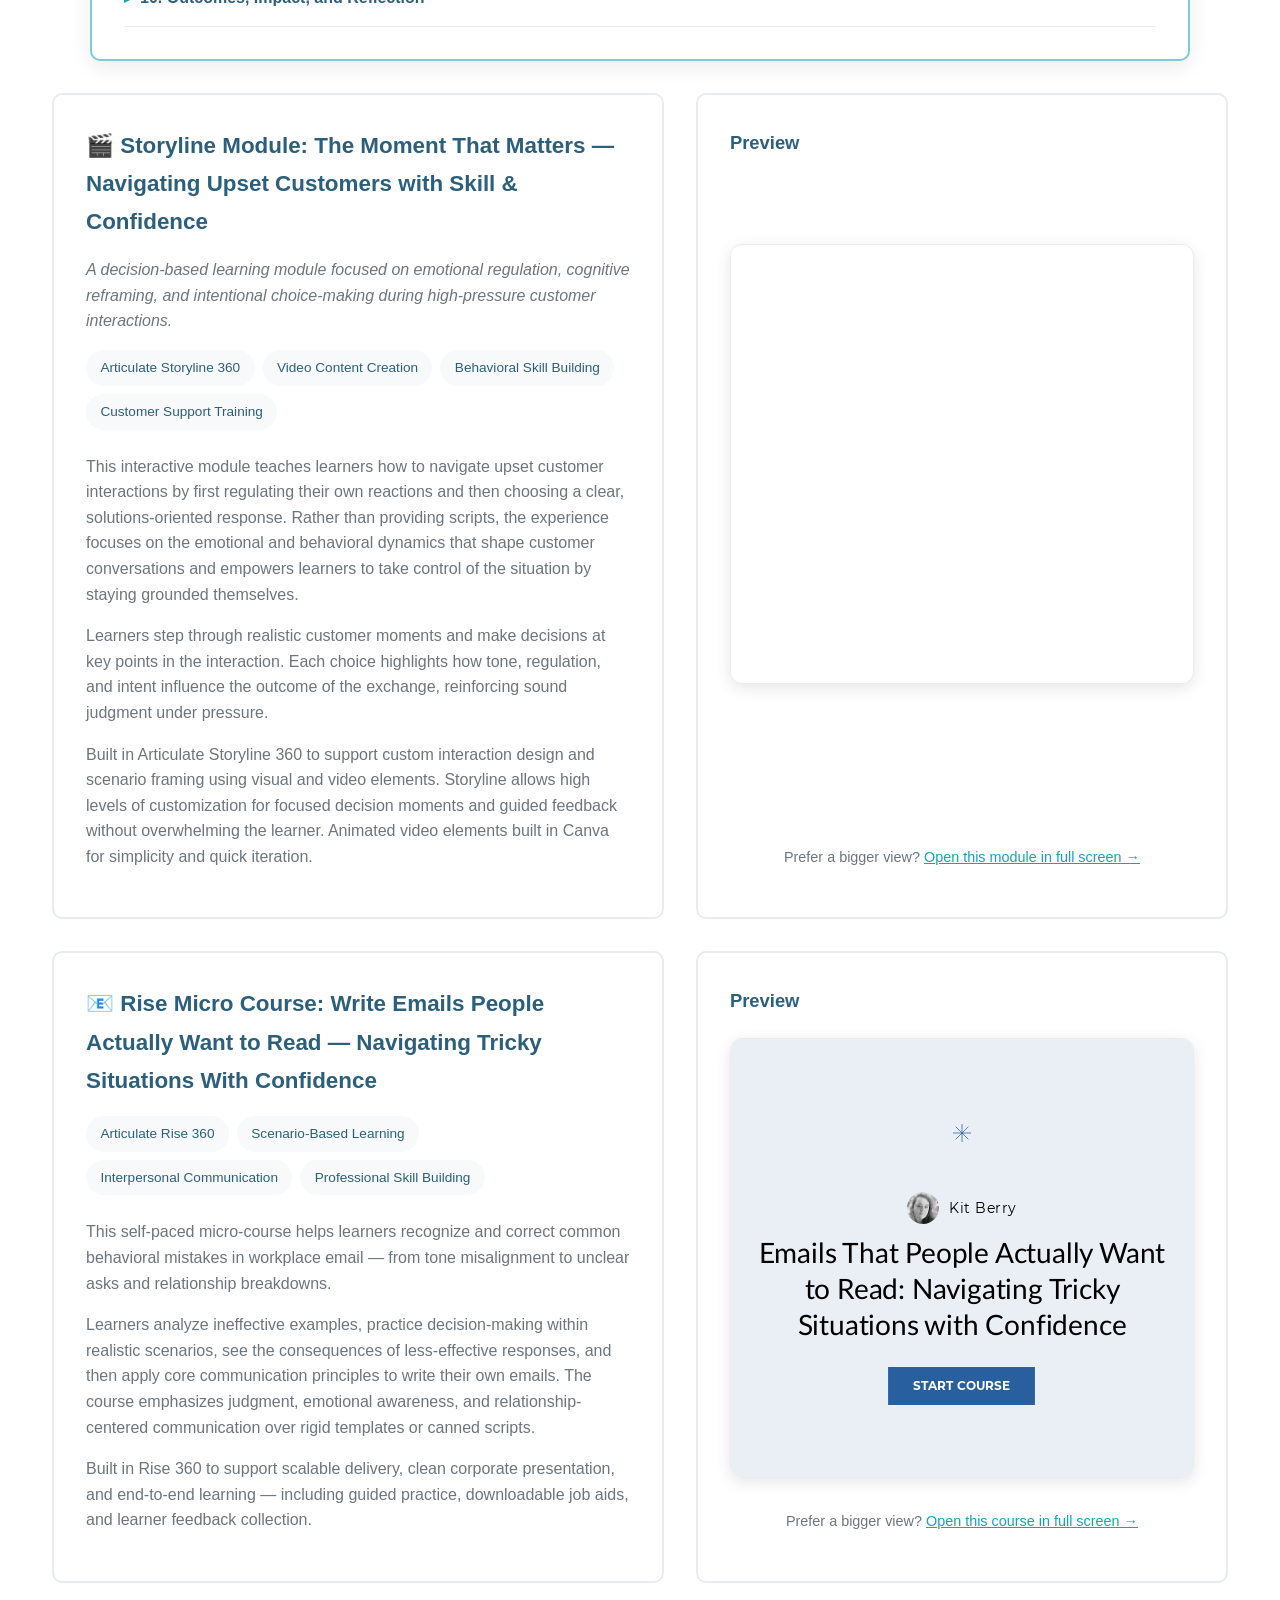
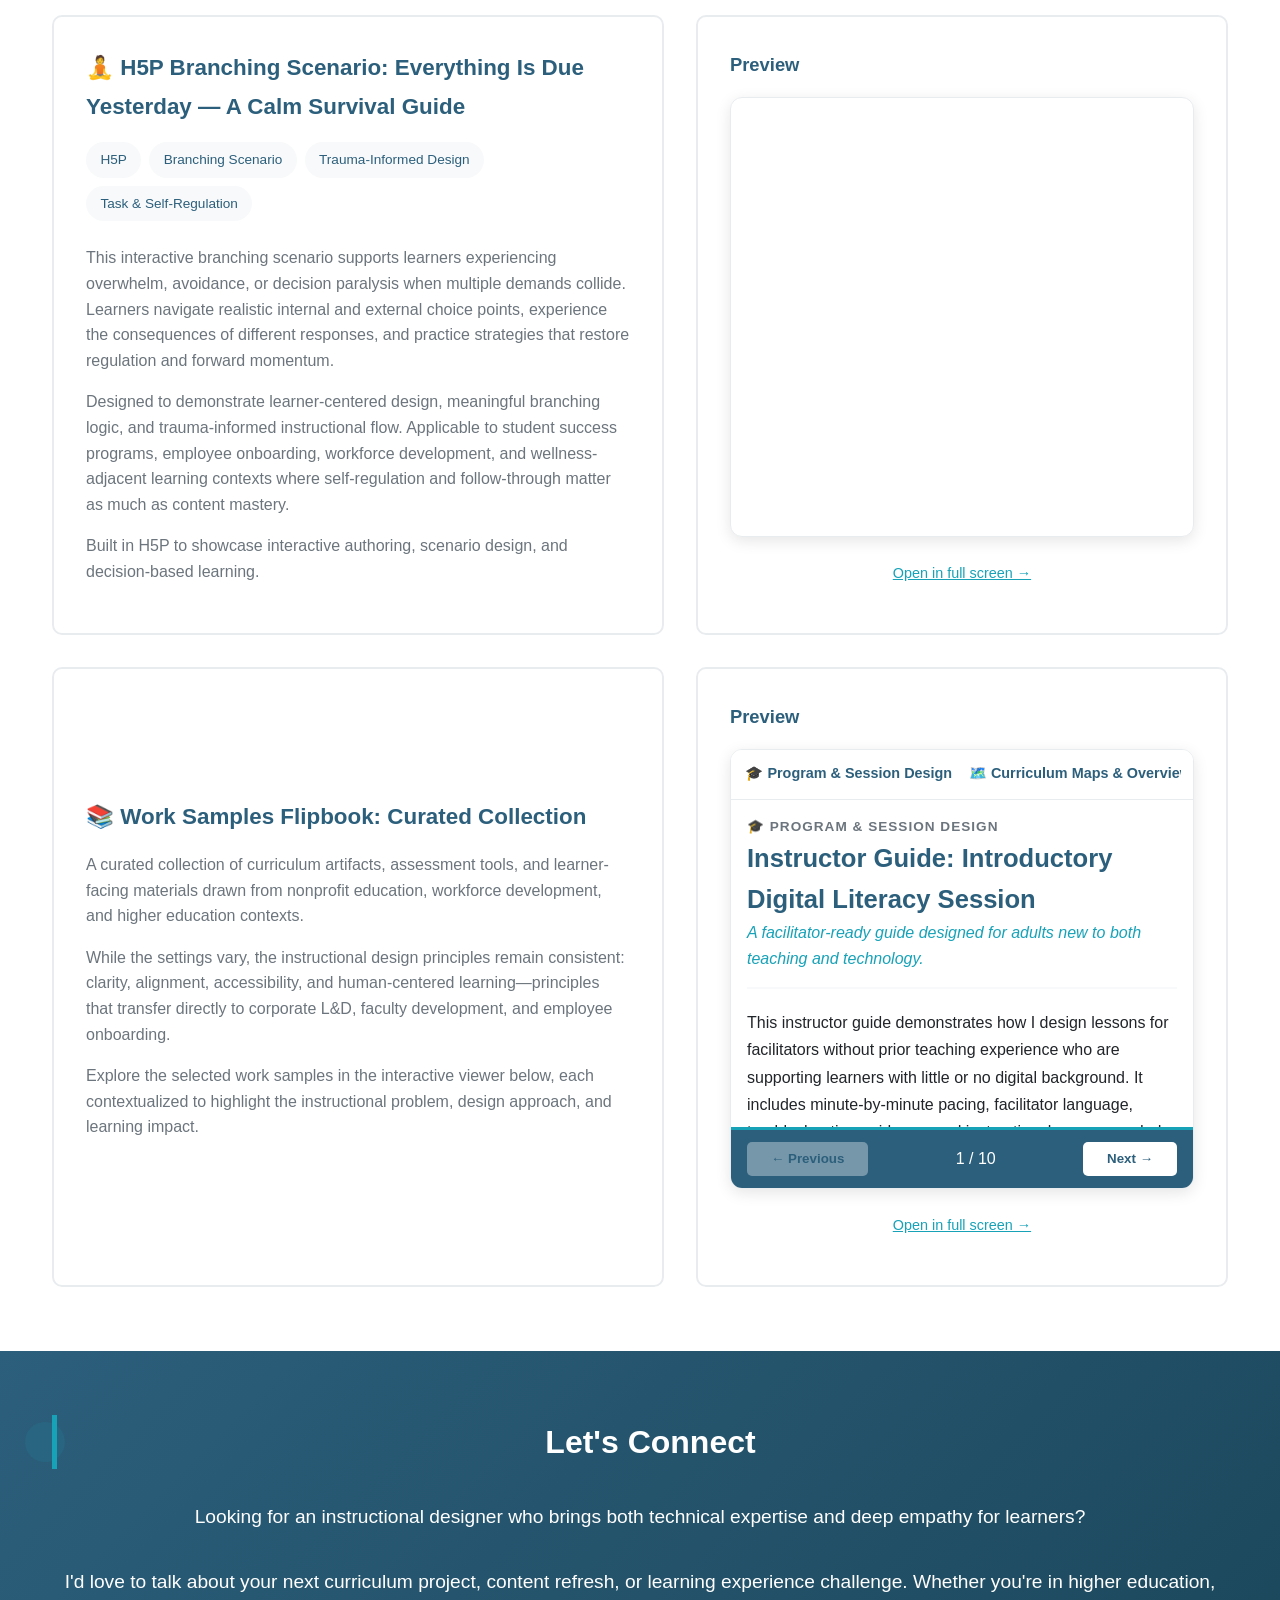
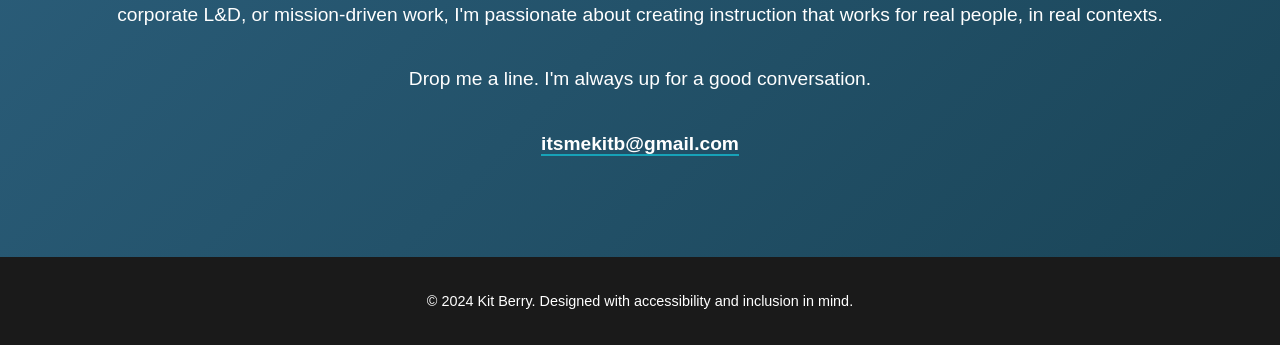
==== commit be1c80b9: "Update index.html oops all overlay" ====
--- a/index.html
+++ b/index.html
@@ -278,25 +278,21 @@
      L4L FEATURED (unchanged width)
      ========================= */
   .portfolio-item.featured {
-    border-color: rgba(23, 162, 184, 0.55);
-    background: #ffffff;
-    position: relative;
-    overflow: hidden;
-    box-shadow: 0 6px 20px rgba(0,0,0,0.08);
-    position: relative;
-    z-index: 1;
-
-    max-width: 1100px;
-    margin: 0 auto;
-  }
-
-    .portfolio-item.featured::before {
+  border-color: rgba(23, 162, 184, 0.55);
+  background: #ffffff;
+  position: relative;
+  overflow: hidden;
+  box-shadow: 0 6px 20px rgba(0,0,0,0.08);
+
+  max-width: 1100px;
+  margin: 0 auto;
+}
+
+.portfolio-item.featured::before {
   content: "";
   position: absolute;
-  top: 0;
-  left: 0;
-  width: 100%;
-  height: 130px; /* ← tweak this */
+  inset: 0 0 auto 0;          /* top only */
+  height: 130px;              /* tweak this */
   background: linear-gradient(
     180deg,
     rgba(23, 162, 184, 0.15) 0%,
@@ -306,17 +302,24 @@
   z-index: 0;
 }
 
-
-  .portfolio-item.featured::after {
-    content: "";
-    position: absolute;
-    top: 0;
-    left: 0;
-    width: 100%;
-    height: 4px;
-    background: linear-gradient(90deg, var(--accent) 0%, transparent 100%);
-    border-radius: 10px 10px 0 0;
-  }
+.portfolio-item.featured::after {
+  content: "";
+  position: absolute;
+  top: 0;
+  left: 0;
+  width: 100%;
+  height: 4px;
+  background: linear-gradient(90deg, var(--accent) 0%, transparent 100%);
+  border-radius: 10px 10px 0 0;
+  z-index: 2;
+}
+
+/* ✅ this is the actual fix */
+.portfolio-item.featured > * {
+  position: relative;
+  z-index: 1;
+}
+
 
     /* =========================
    CASE STUDY: Accordion + Typography polish
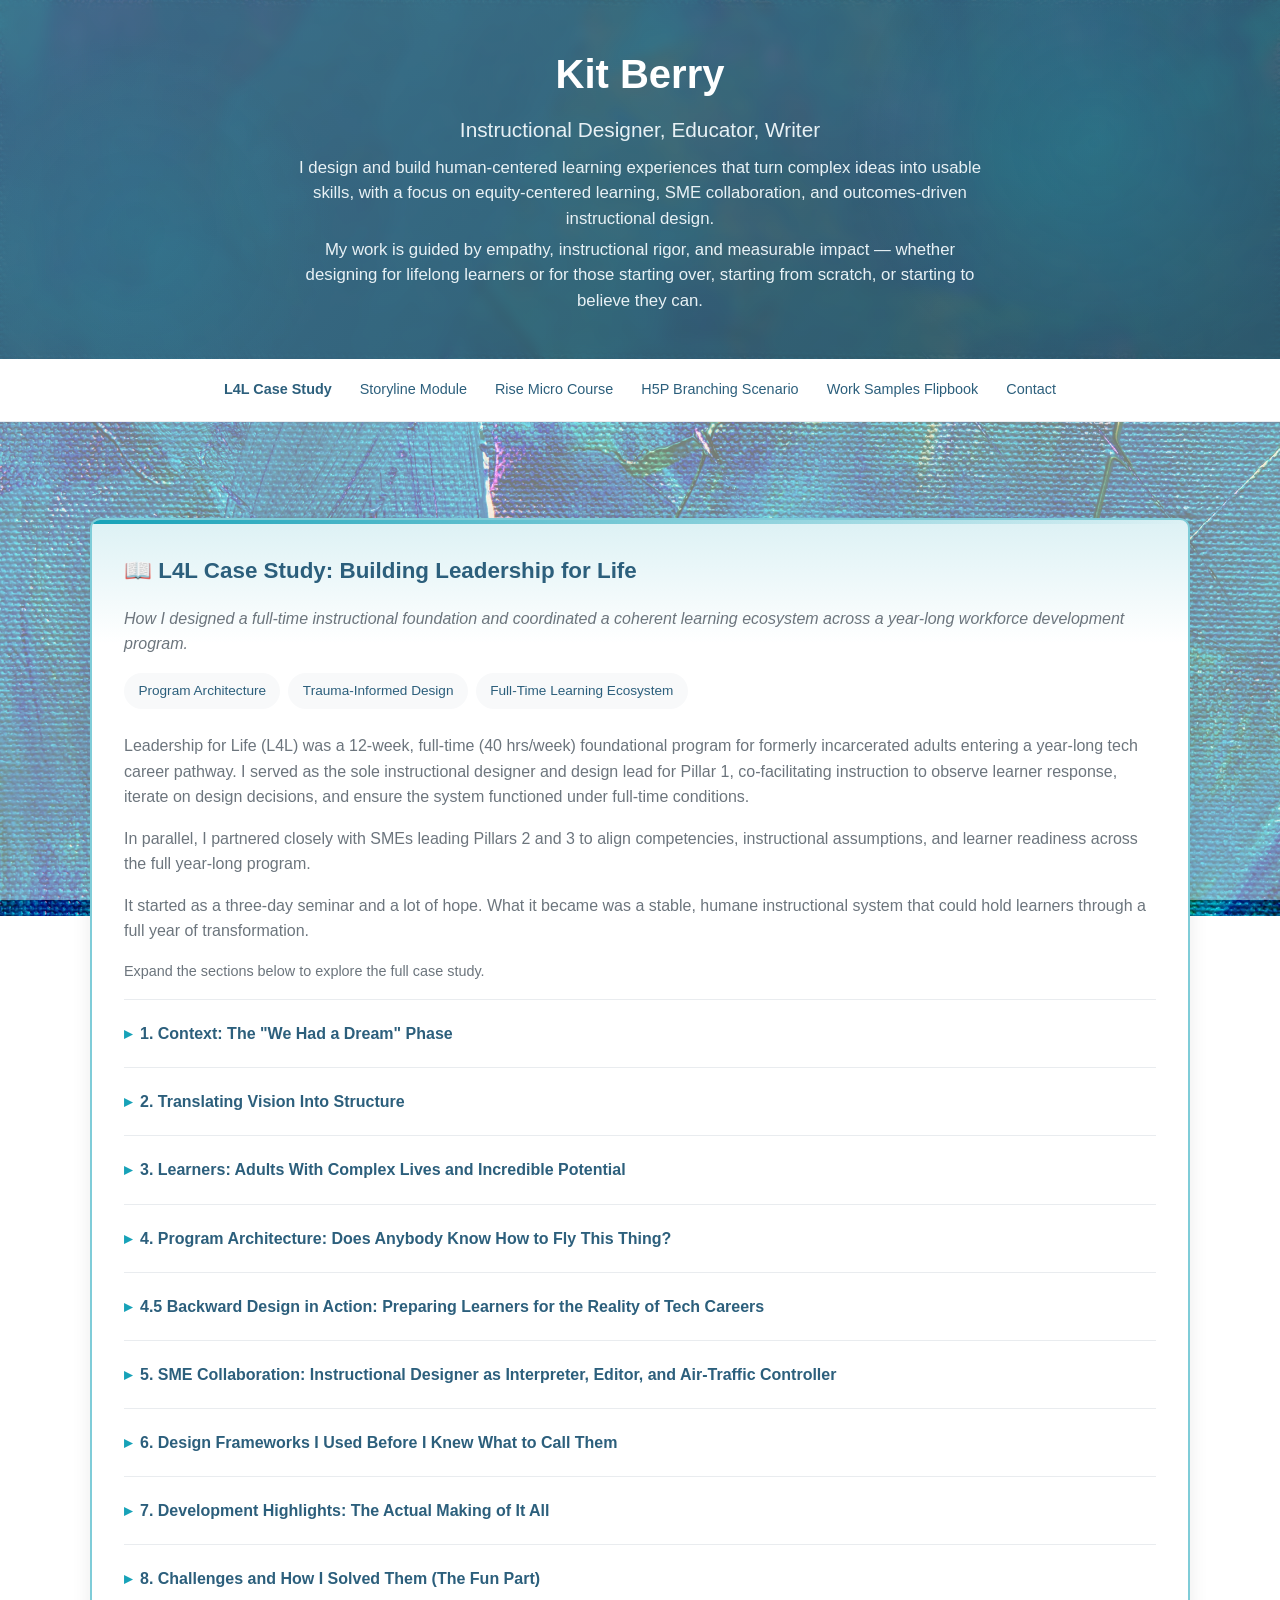
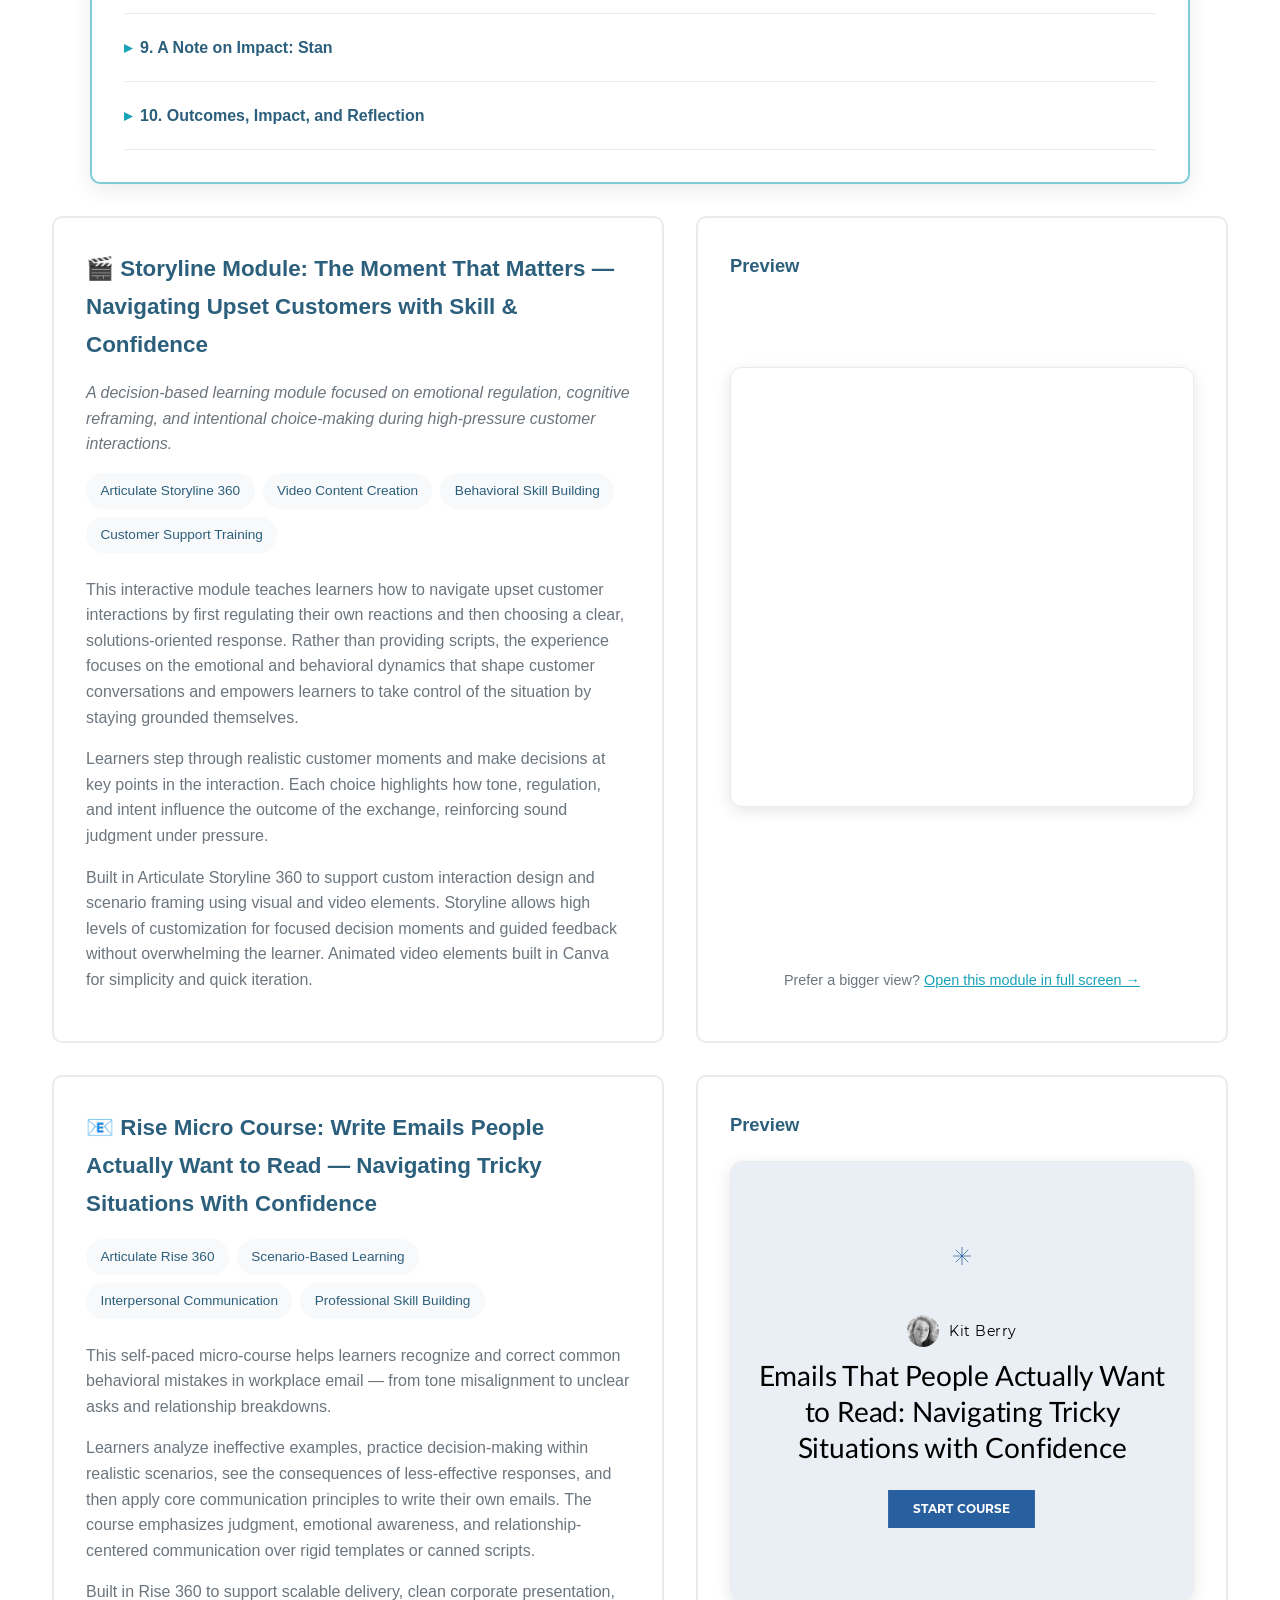
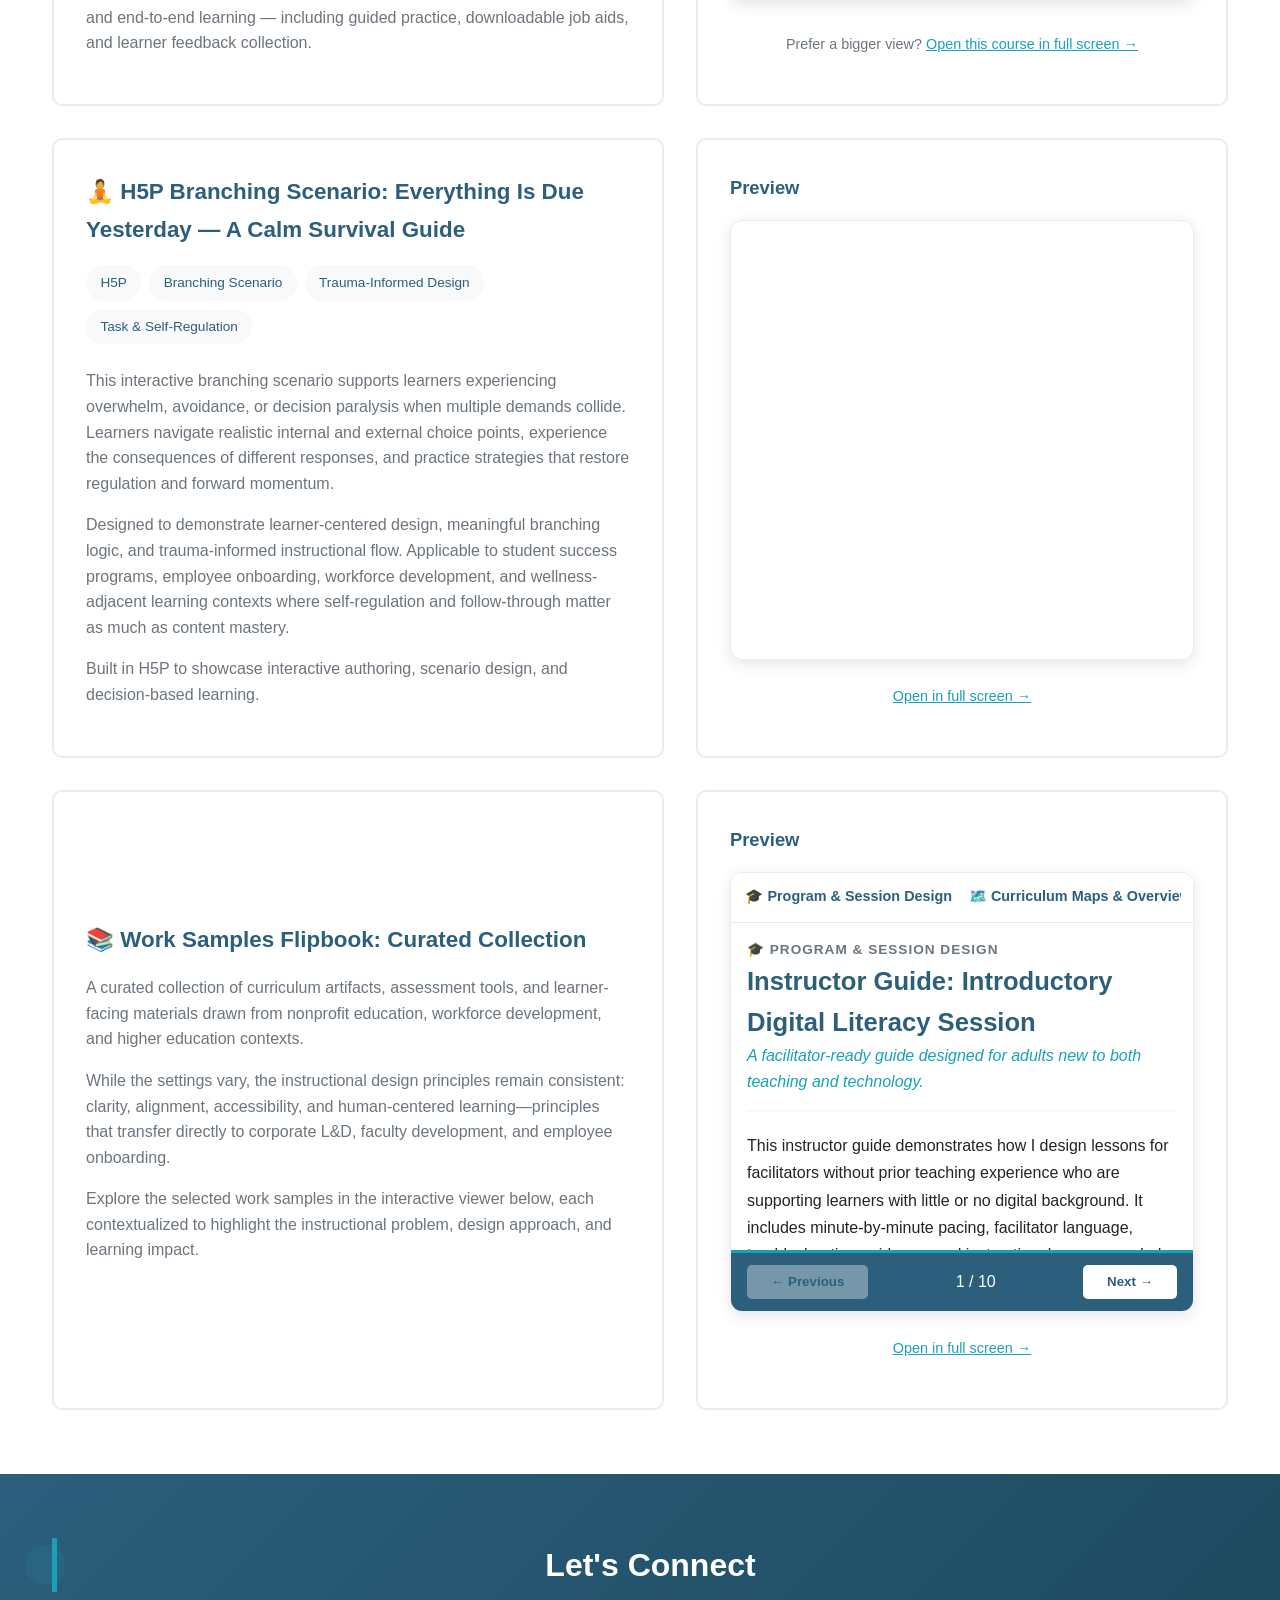
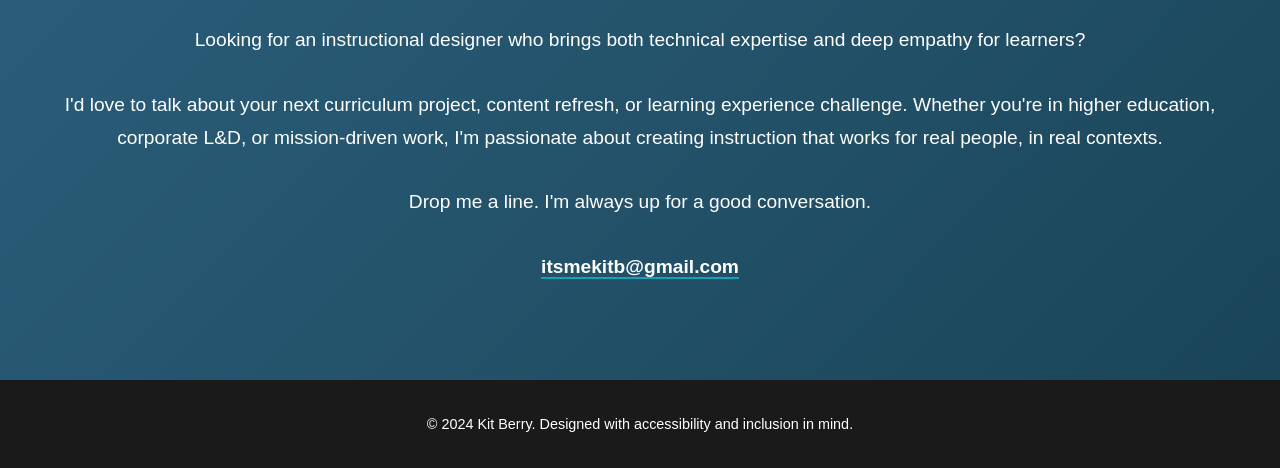
==== commit d16526b5: "Update index.html case study hover accents" ====
--- a/index.html
+++ b/index.html
@@ -401,6 +401,54 @@
     margin-bottom: 1rem;
   }
 
+    /* =====================================
+   Case Study Accordion – Hover Accents
+   ===================================== */
+
+.case-study-accordion summary {
+  position: relative;
+  padding: 0.35rem 0;
+  transition:
+    color 0.2s ease,
+    text-shadow 0.2s ease;
+}
+
+/* Soft accent cue on hover */
+.case-study-accordion summary:hover,
+.case-study-accordion summary:focus-visible {
+  color: var(--primary);
+  text-shadow: 0 0 8px rgba(23, 162, 184, 0.35);
+}
+
+/* Subtle animated underline */
+.case-study-accordion summary::after {
+  content: "";
+  position: absolute;
+  left: 0;
+  bottom: 0;
+  width: 0%;
+  height: 2px;
+  background: linear-gradient(
+    90deg,
+    var(--accent),
+    transparent
+  );
+  transition: width 0.25s ease;
+}
+
+/* Reveal underline on hover/focus */
+.case-study-accordion summary:hover::after,
+.case-study-accordion summary:focus-visible::after {
+  width: 100%;
+}
+
+/* Keep open state calm (no re-trigger loop) */
+.case-study-accordion details[open] summary::after {
+  width: 100%;
+  opacity: 0.6;
+}
+
+
   /* =========================
      ✅ PROJECT ROWS (2 cards)
      ========================= */
